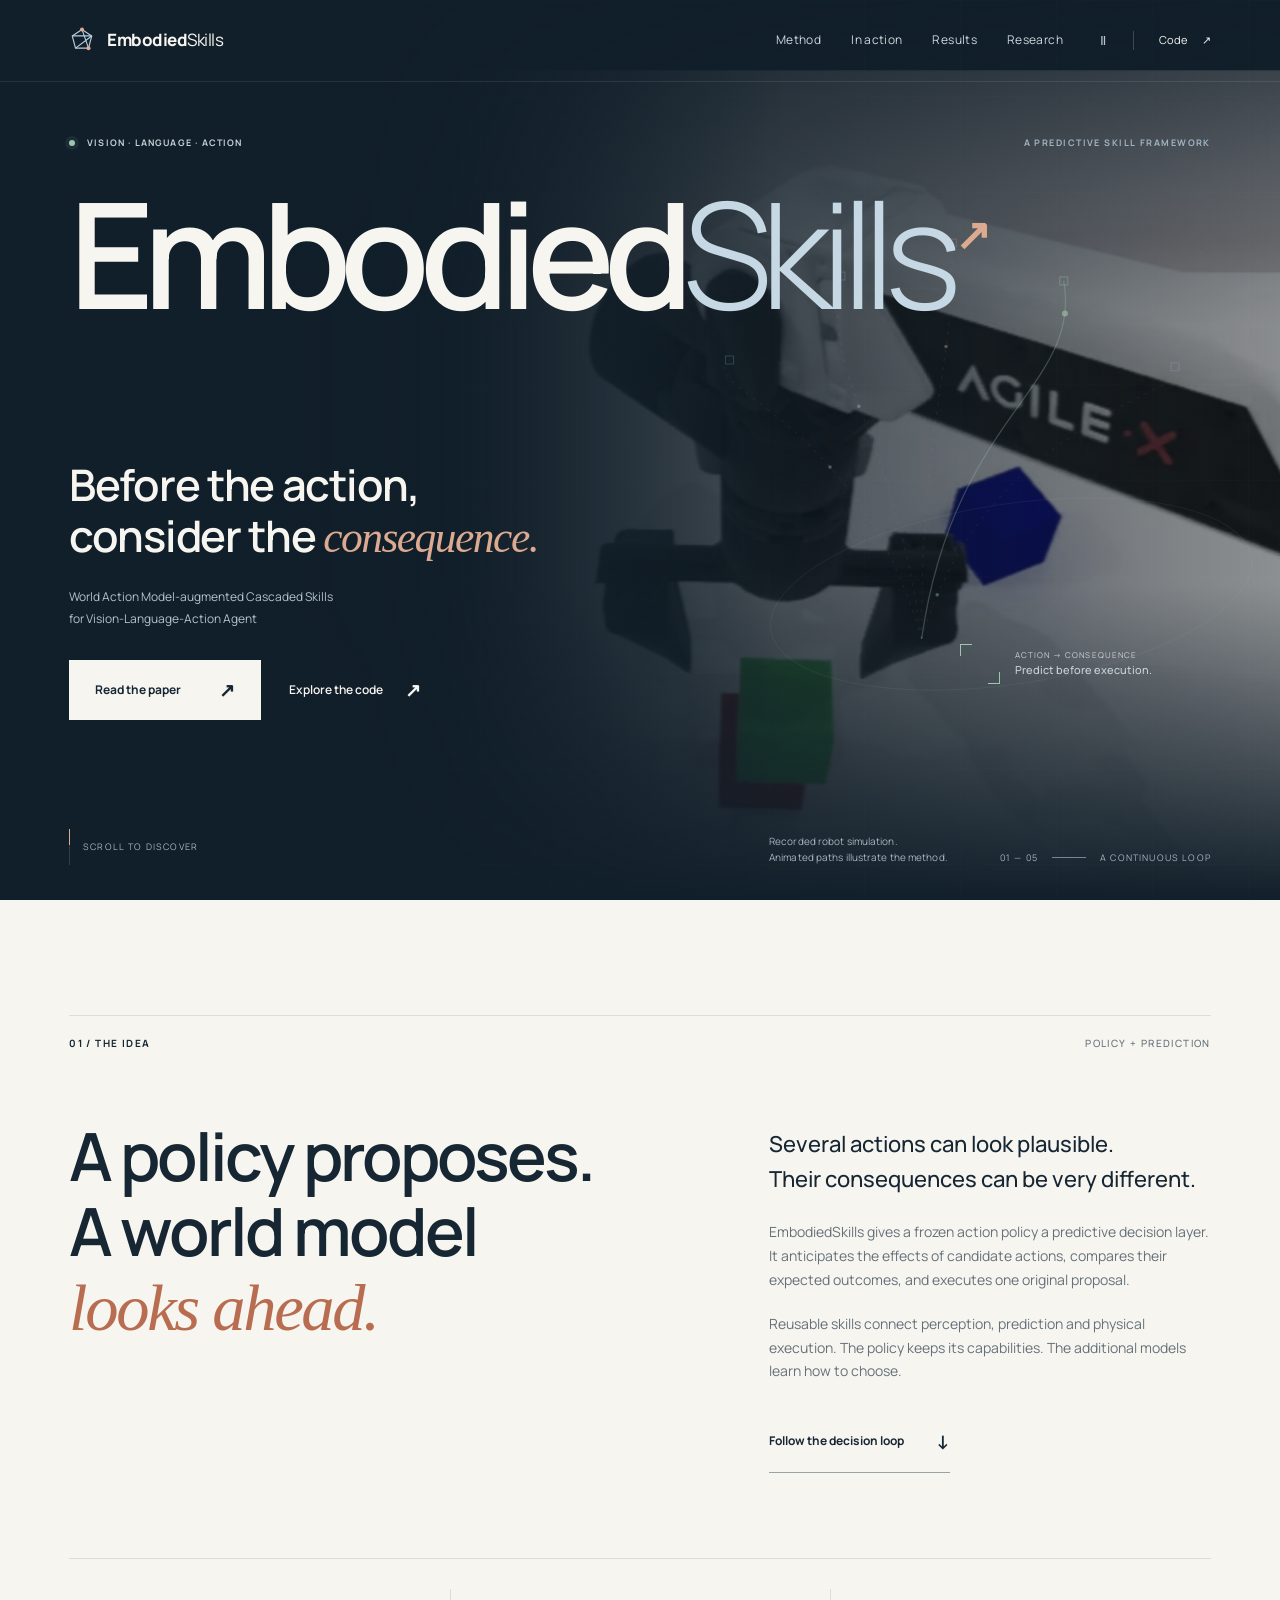
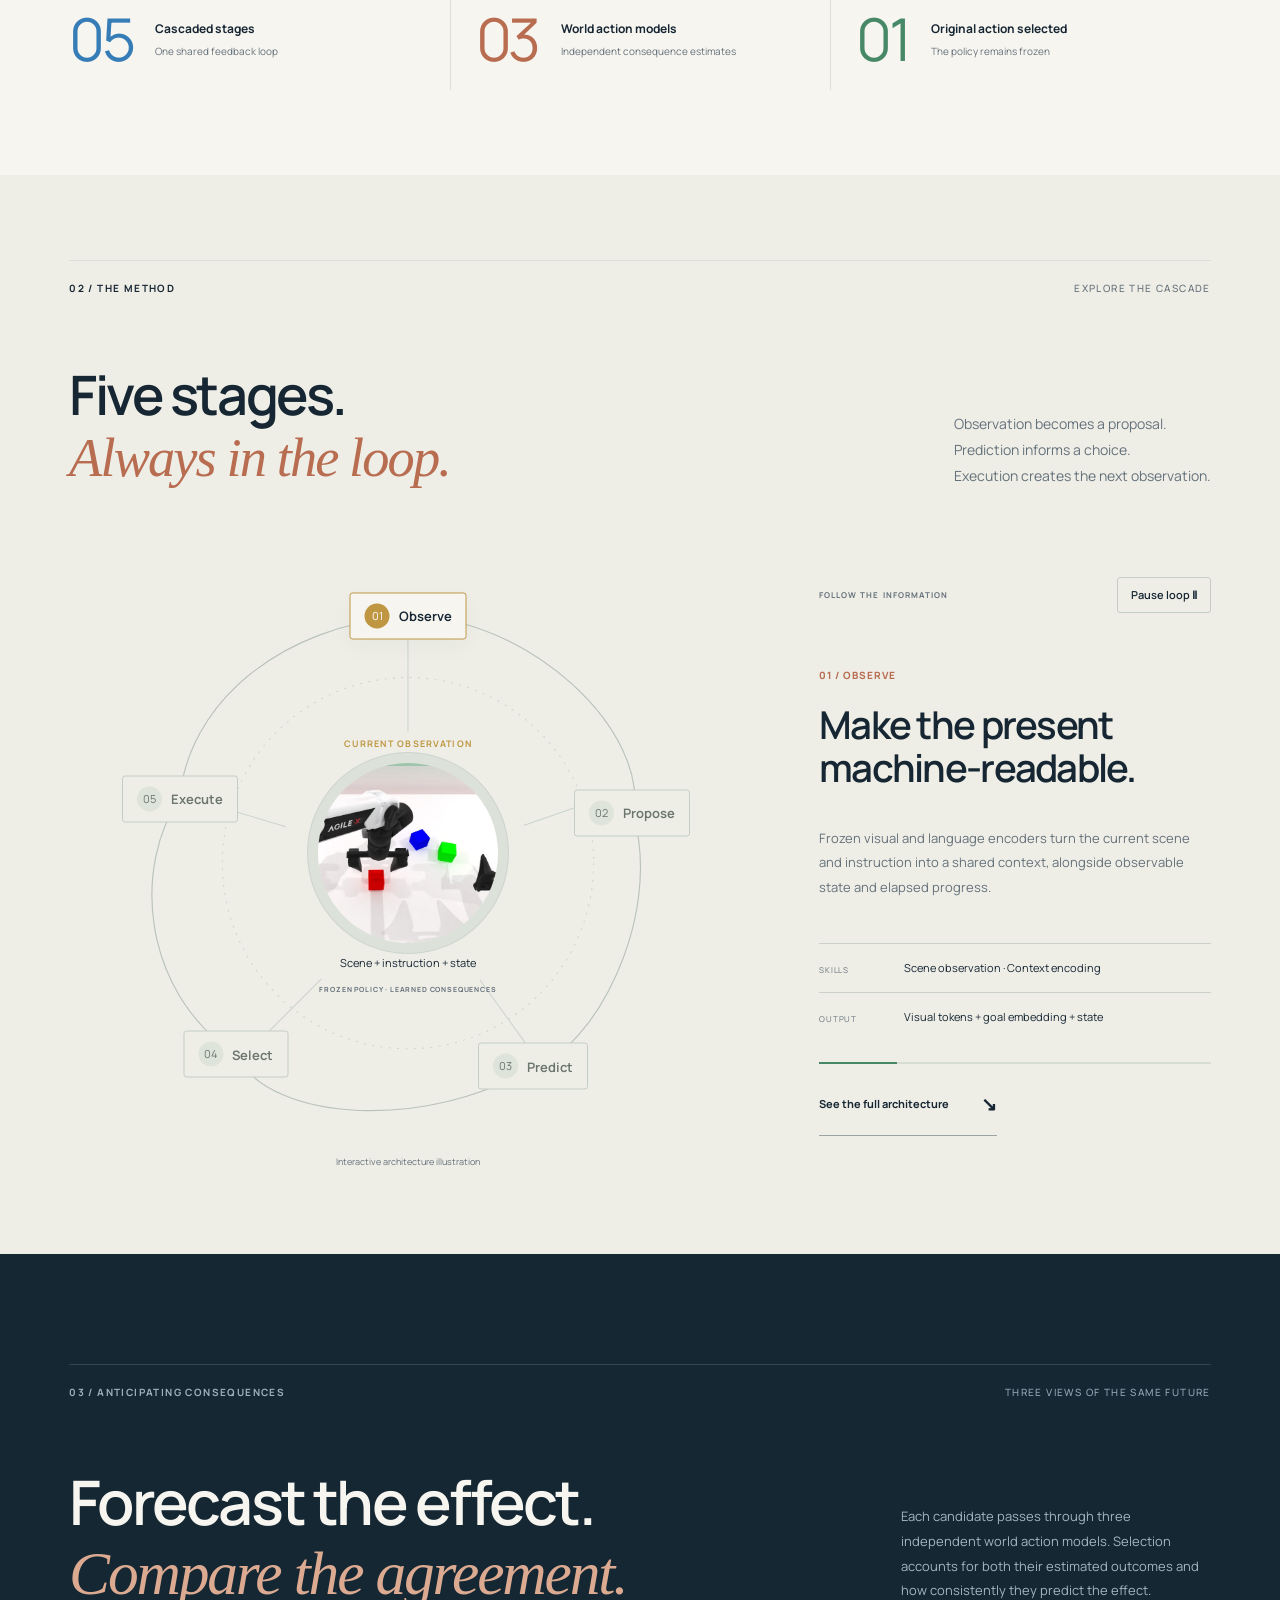
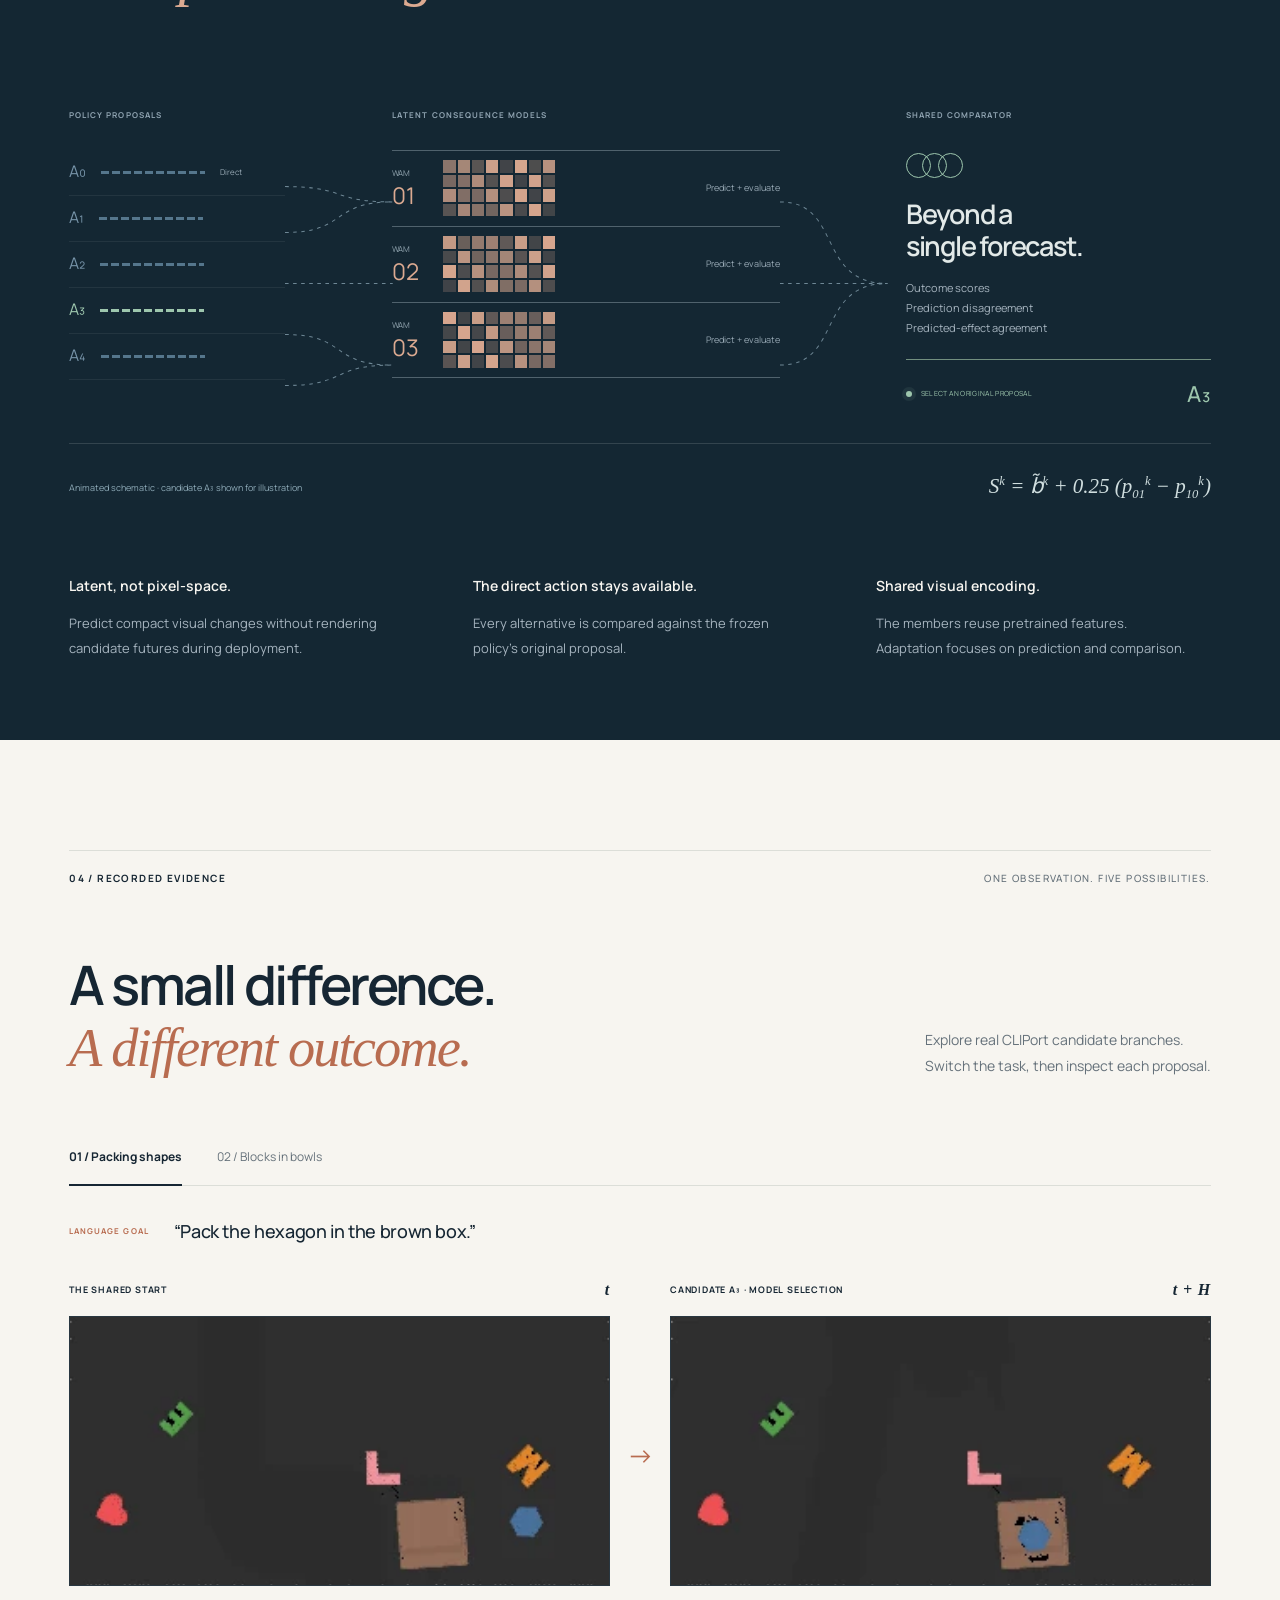
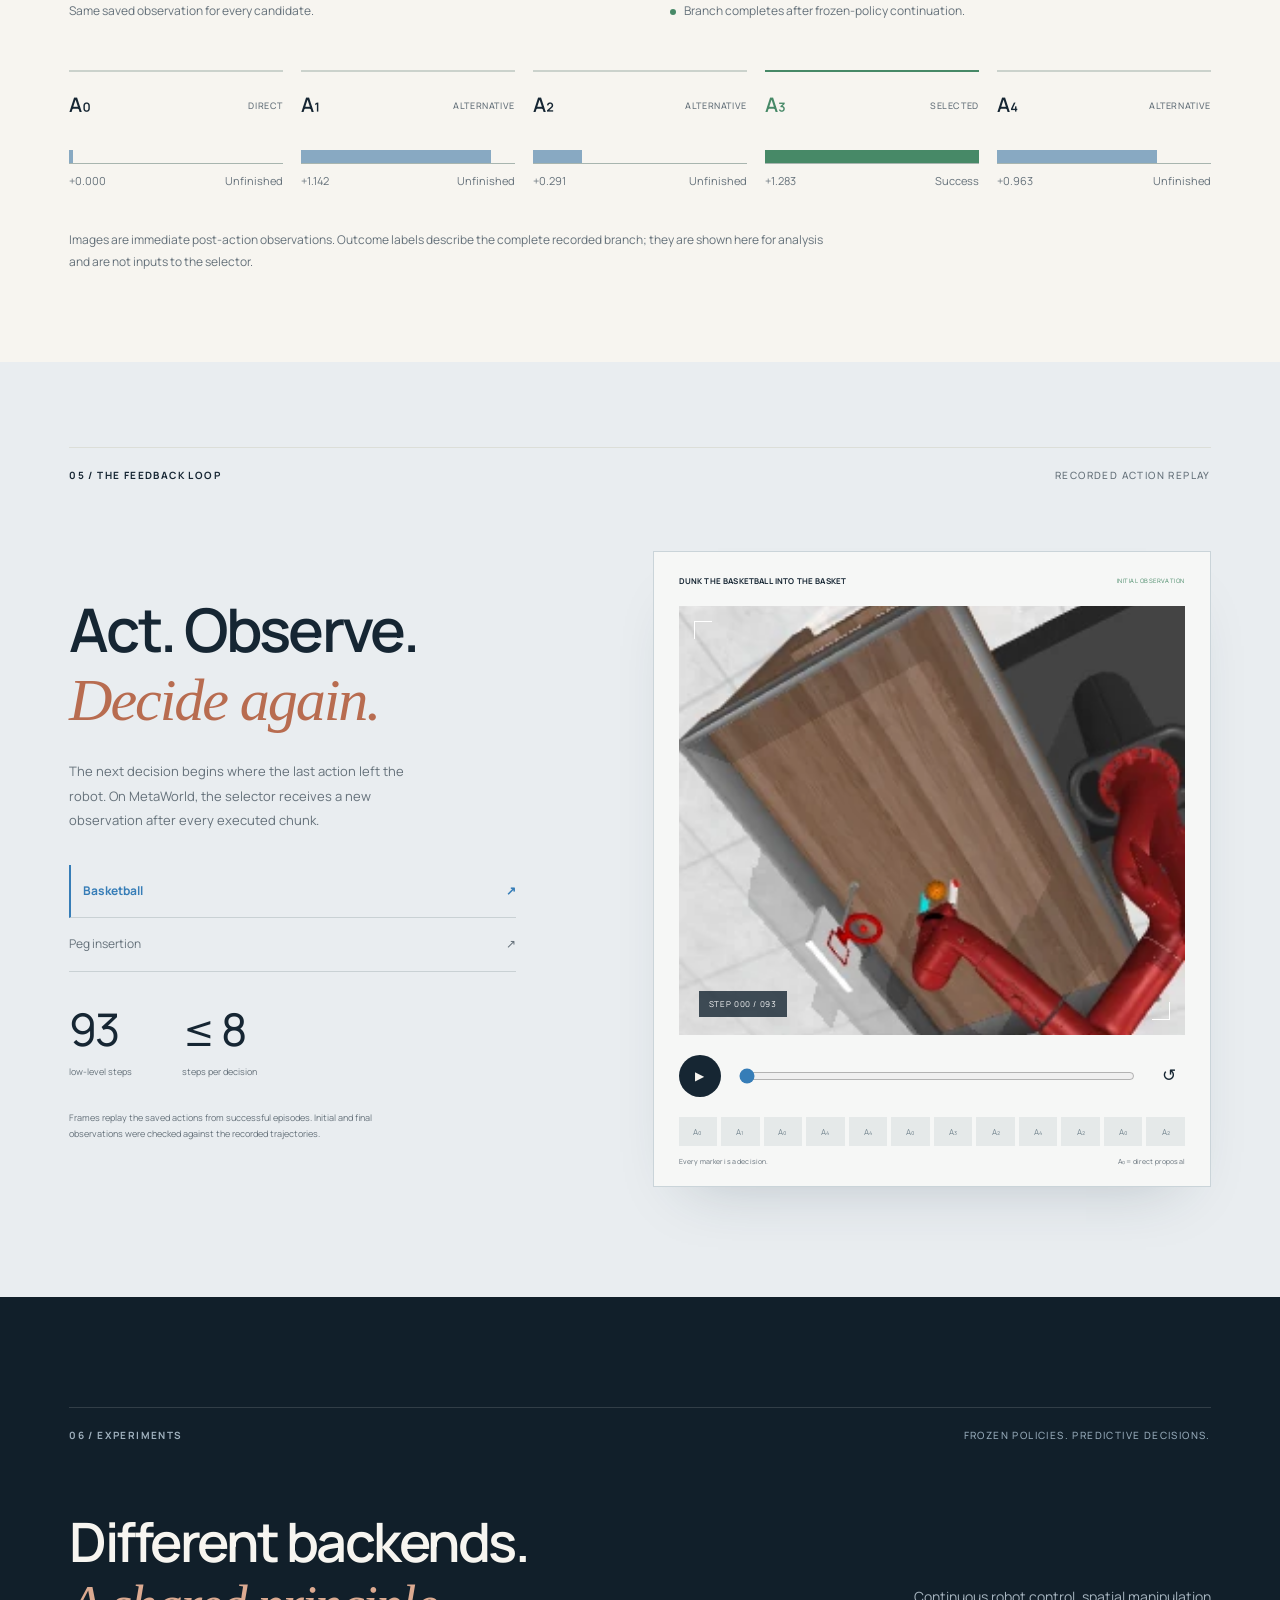
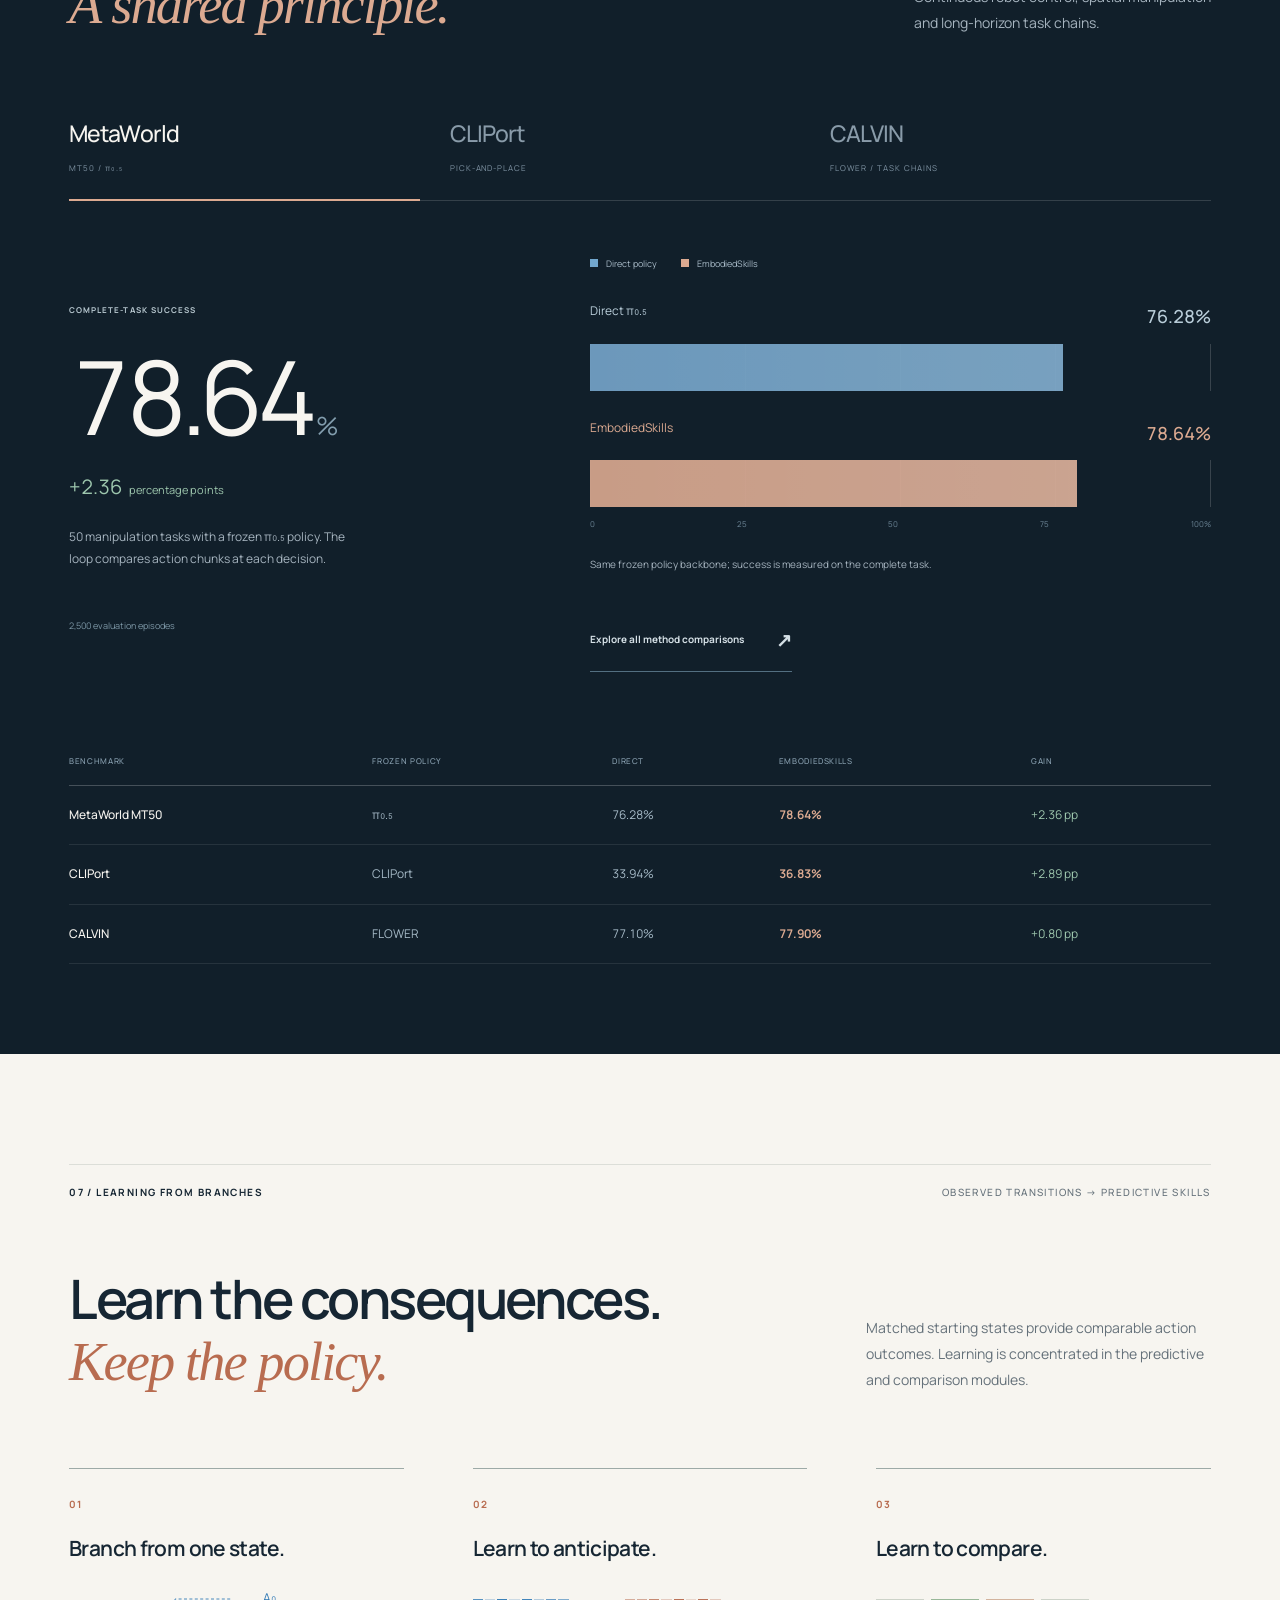
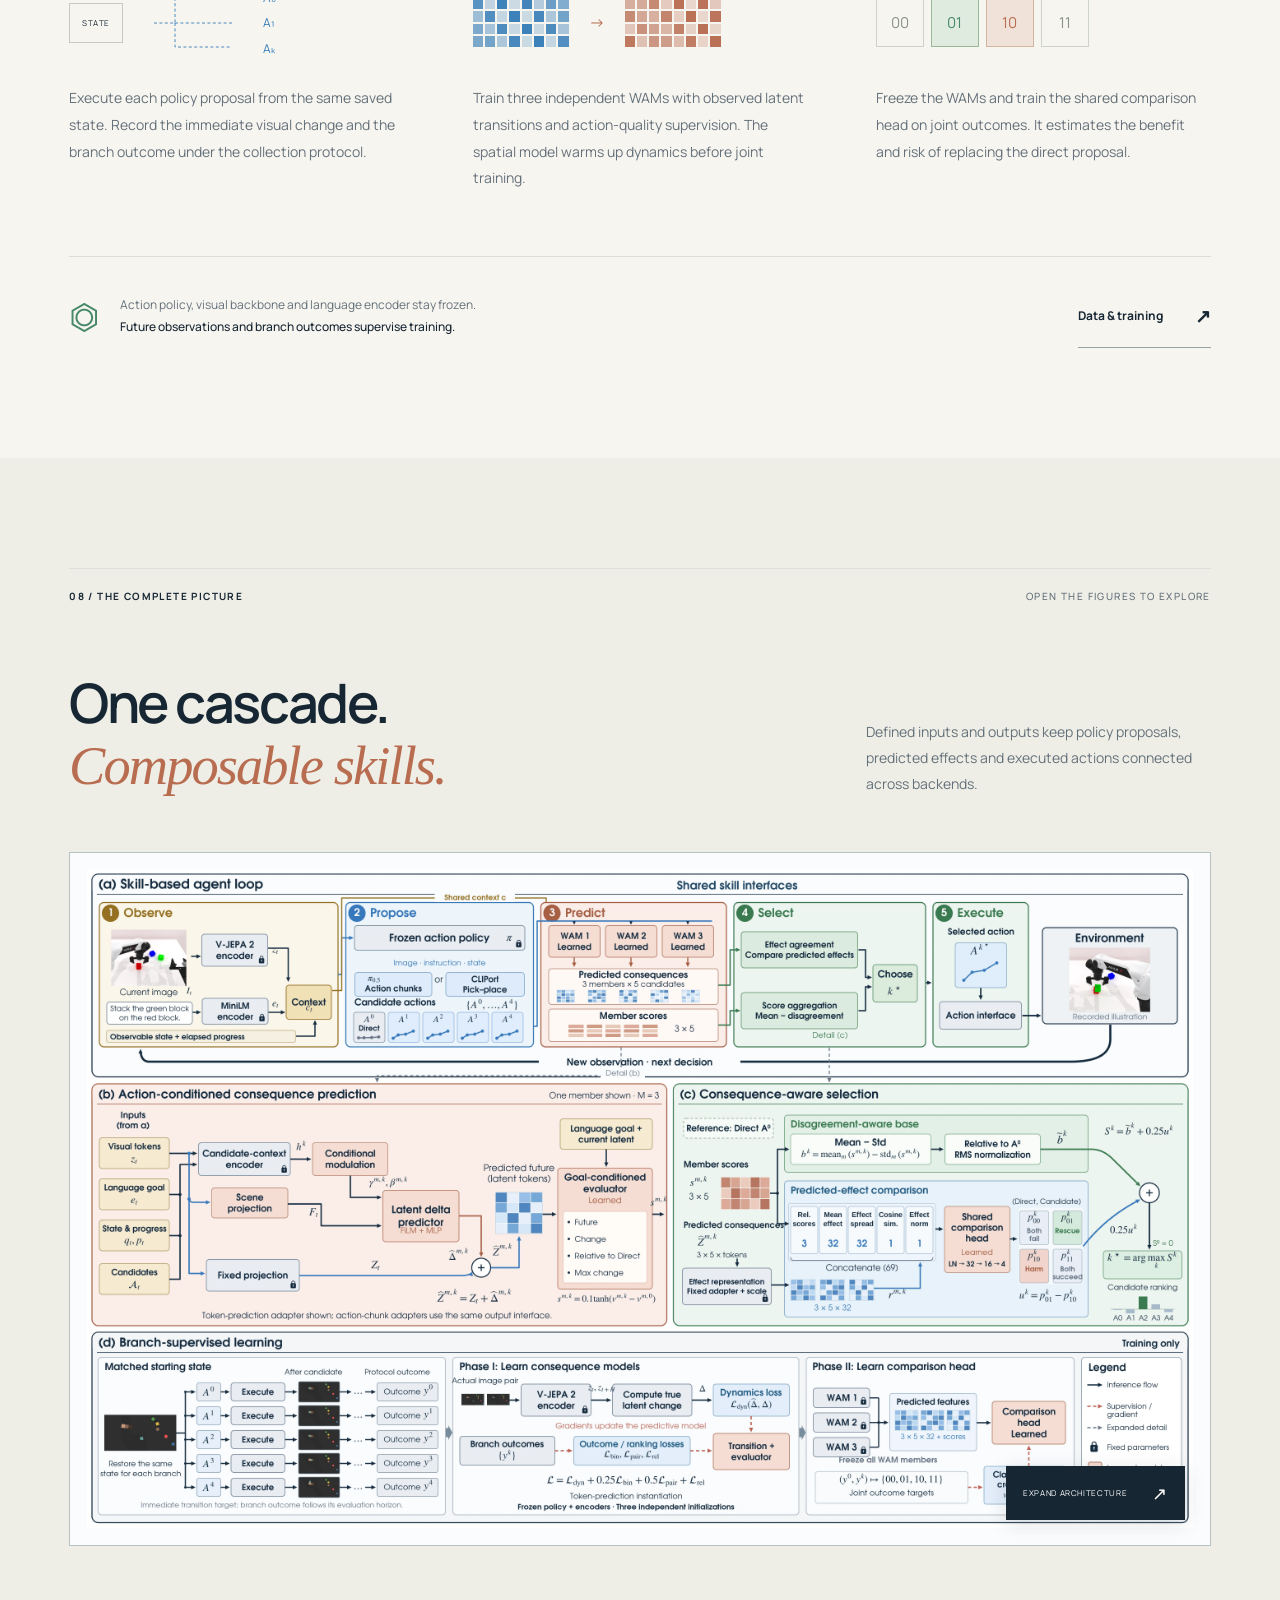
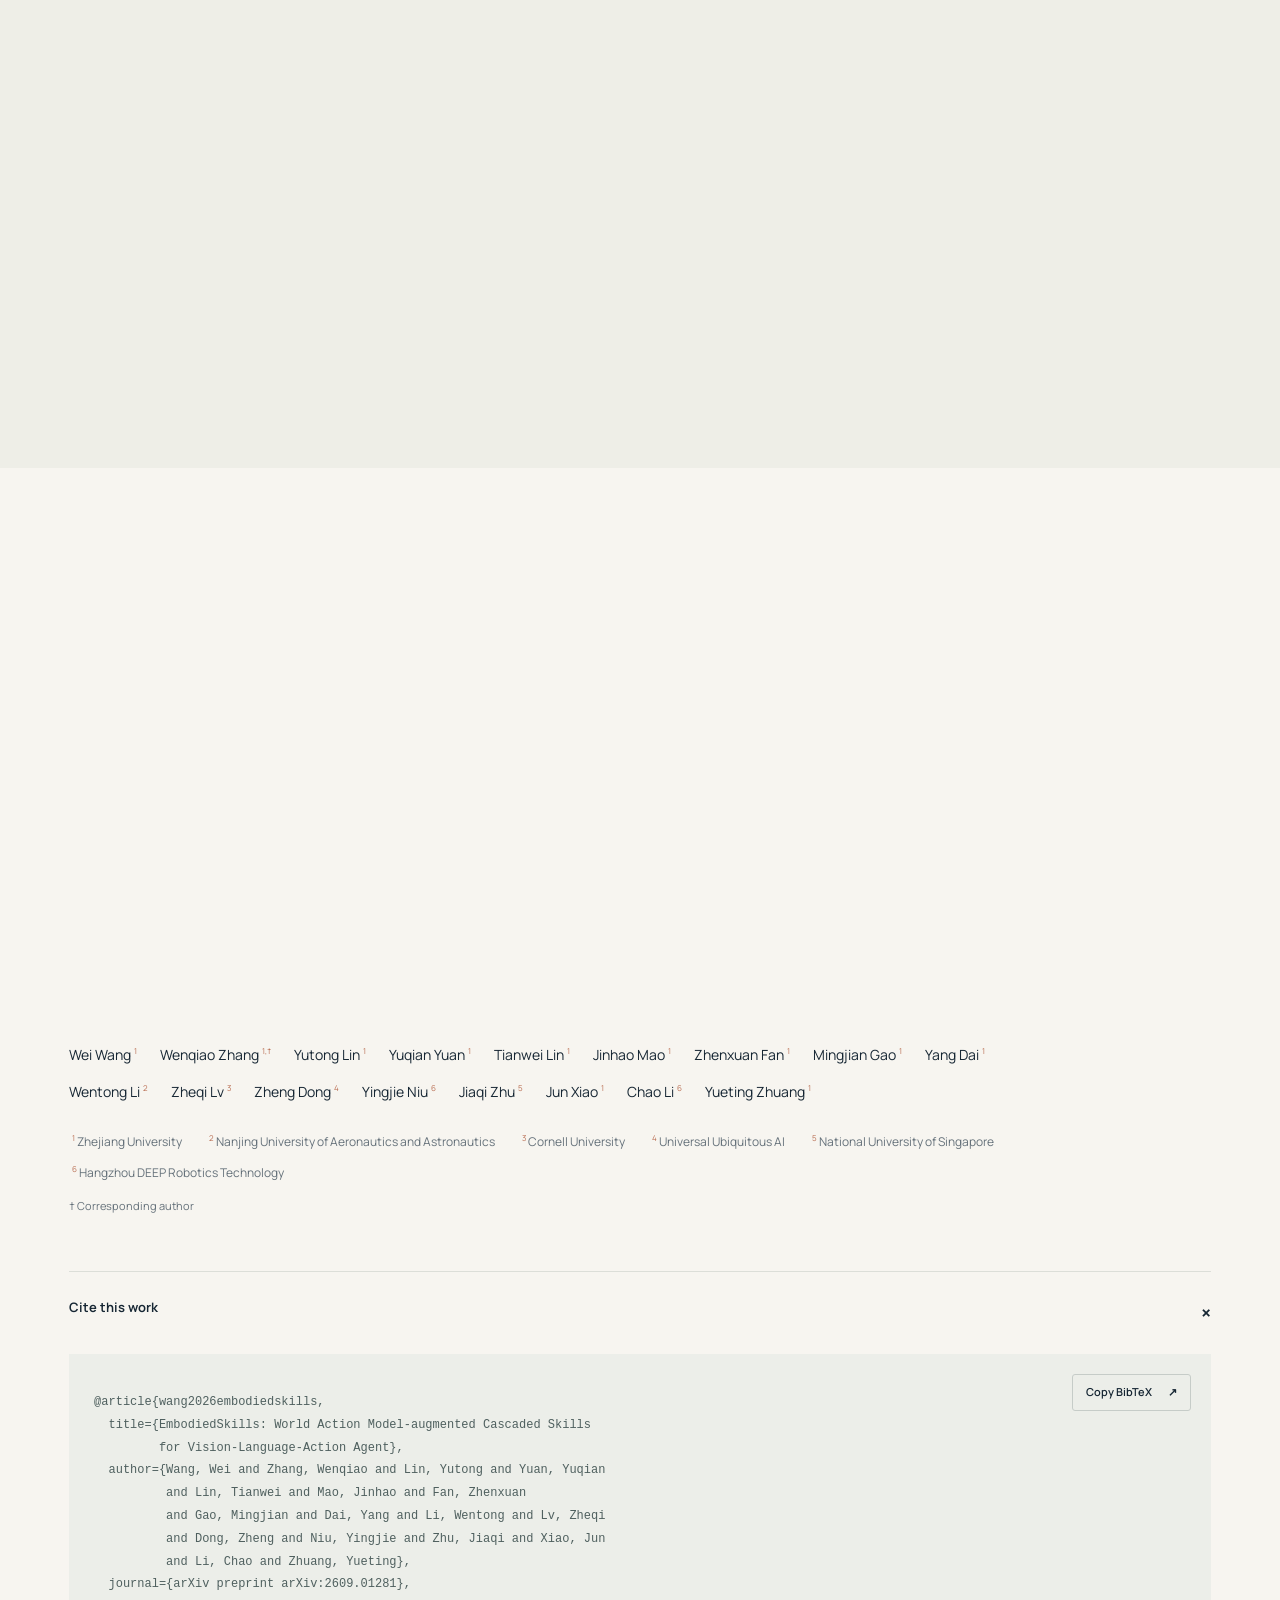
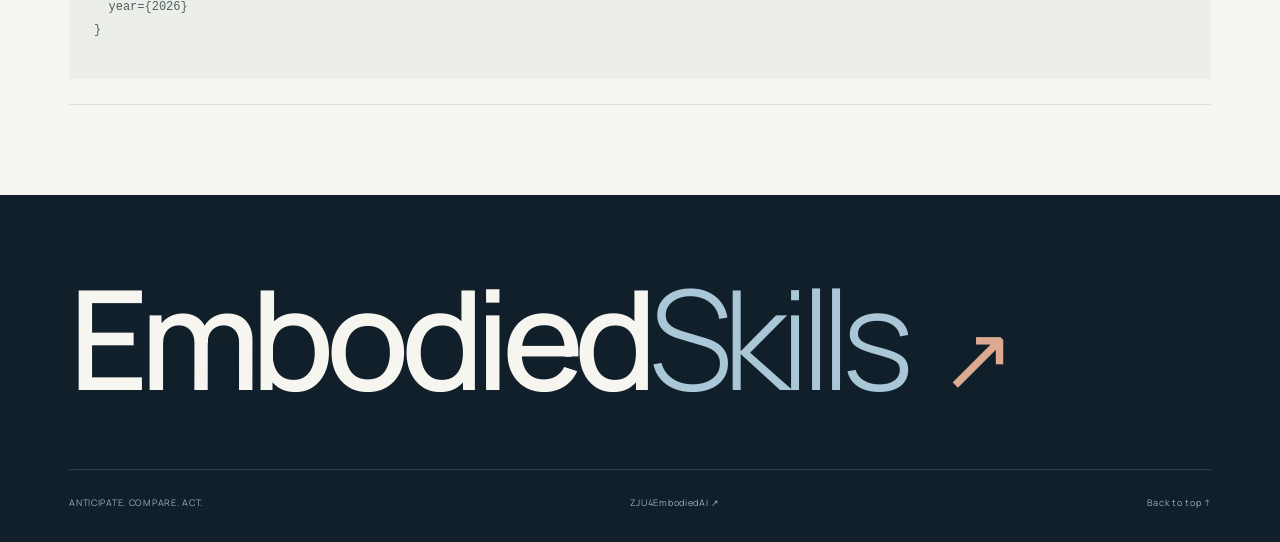
==== index.html @ 50072110 "Build interactive EmbodiedSkills research project website" ====
<!doctype html>
<html lang="en">
<head>
  <meta charset="utf-8">
  <meta name="viewport" content="width=device-width, initial-scale=1">
  <meta name="theme-color" content="#111f2a">
  <meta name="description" content="EmbodiedSkills augments frozen vision-language-action policies with world action models. Explore cascaded skills, predicted consequences, recorded robot executions and results.">
  <meta property="og:title" content="EmbodiedSkills — Anticipate. Compare. Act.">
  <meta property="og:description" content="World Action Model-augmented Cascaded Skills for Vision-Language-Action Agent.">
  <meta property="og:type" content="website">
  <meta property="og:url" content="https://zju4embodiedai.github.io/EmbodiedSkills/">
  <meta property="og:image" content="https://zju4embodiedai.github.io/EmbodiedSkills/assets/social.jpg">
  <meta name="twitter:card" content="summary_large_image">
  <link rel="canonical" href="https://zju4embodiedai.github.io/EmbodiedSkills/">
  <link rel="icon" type="image/svg+xml" href="assets/mark.svg">
  <link rel="preload" href="assets/fonts/manrope.woff2" as="font" type="font/woff2" crossorigin>
  <link rel="preload" href="assets/robot-hero.webp" as="image">
  <link rel="stylesheet" href="style.css">
  <title>EmbodiedSkills — Anticipate. Compare. Act.</title>
  <script>document.documentElement.classList.add('js');</script>
</head>
<body>
<a class="skip" href="#overview">Skip to content</a>
<div class="reading-progress" aria-hidden="true"></div>
<header class="site-header">
  <a class="wordmark" href="#top" aria-label="EmbodiedSkills home"><svg viewBox="0 0 32 32" aria-hidden="true"><path d="M16 3 28 11 24 26H8L4 11Z"/><path d="m16 3 8 23M4 11h24M8 26l20-15"/><circle cx="16" cy="3" r="2.5"/><circle cx="24" cy="26" r="2.5"/></svg><span>Embodied<span class="wordmark-light">Skills</span></span></a>
  <nav aria-label="Main navigation" id="main-nav"><a href="#method">Method</a><a href="#evidence">In action</a><a href="#results">Results</a><a href="#research">Research</a></nav>
  <div class="header-actions"><button class="motion-toggle icon-button" aria-label="Pause ambient animations" aria-pressed="false" title="Pause ambient animations"><span class="pause-icon" aria-hidden="true">Ⅱ</span></button><a class="header-code" href="https://github.com/ZJU4EmbodiedAI/EmbodiedSkills" target="_blank" rel="noopener">Code <span aria-hidden="true">↗</span></a><button class="menu-toggle icon-button" aria-expanded="false" aria-controls="main-nav" aria-label="Open menu"><span></span><span></span></button></div>
</header>
<main>
<section class="hero dark" id="top" aria-labelledby="hero-title">
  <div class="hero-photo" aria-hidden="true"><img src="assets/robot-hero.webp" width="660" height="540" alt="" fetchpriority="high"><div class="hero-photo-shade"></div></div>
  <canvas id="hero-canvas" aria-hidden="true"></canvas>
  <div class="hero-grid" aria-hidden="true"></div>
  <div class="hero-content">
    <div class="eyebrow hero-enter"><span class="live-dot"></span> VISION · LANGUAGE · ACTION <span class="hero-edition">A PREDICTIVE SKILL FRAMEWORK</span></div>
    <h1 id="hero-title" class="hero-enter">Embodied<span>Skills</span><sup>↗</sup></h1>
    <div class="hero-copy hero-enter"><h2>Before the action,<br>consider the <em>consequence.</em></h2><p>World Action Model-augmented Cascaded Skills<br class="desktop-break"> for Vision-Language-Action Agent</p><div class="hero-links"><a class="button button-light" href="https://arxiv.org/abs/2609.01281" target="_blank" rel="noopener">Read the paper <span>↗</span></a><a class="text-link" href="https://github.com/ZJU4EmbodiedAI/EmbodiedSkills" target="_blank" rel="noopener">Explore the code <span>↗</span></a></div></div>
    <div class="hero-annotation" aria-hidden="true"><span class="target-bracket"></span><span>ACTION → CONSEQUENCE<br><b>Predict before execution.</b></span></div>
    <div class="hero-bottom hero-enter"><a href="#overview" class="scroll-cue"><span class="scroll-line"></span>SCROLL TO DISCOVER</a><p>Recorded robot simulation.<br>Animated paths illustrate the method.</p><span class="hero-index">01 — 05 <i></i> A CONTINUOUS LOOP</span></div>
  </div>
</section>

<section class="overview section-pad" id="overview">
  <div class="section-label reveal"><span>01 / THE IDEA</span><span>POLICY + PREDICTION</span></div>
  <div class="intro-grid"><h2 class="display reveal">A policy proposes.<br>A world model<br><em>looks ahead.</em></h2><div class="intro-copy reveal"><p class="lead">Several actions can look plausible.<br>Their consequences can be very different.</p><p>EmbodiedSkills gives a frozen action policy a predictive decision layer. It anticipates the effects of candidate actions, compares their expected outcomes, and executes one original proposal.</p><p>Reusable skills connect perception, prediction and physical execution. The policy keeps its capabilities. The additional models learn how to choose.</p><a class="under-link" href="#method">Follow the decision loop <span>↓</span></a></div></div>
  <div class="principles"><div class="reveal"><span class="principle-num">05</span><p>Cascaded stages<small>One shared feedback loop</small></p></div><div class="reveal"><span class="principle-num">03</span><p>World action models<small>Independent consequence estimates</small></p></div><div class="reveal"><span class="principle-num">01</span><p>Original action selected<small>The policy remains frozen</small></p></div></div>
</section>

<section class="method section-pad" id="method">
  <div class="section-label reveal"><span>02 / THE METHOD</span><span>EXPLORE THE CASCADE</span></div>
  <div class="section-heading reveal"><h2>Five stages.<br><em>Always in the loop.</em></h2><p>Observation becomes a proposal.<br>Prediction informs a choice.<br>Execution creates the next observation.</p></div>
  <div class="loop-workspace reveal">
    <div class="loop-visual" data-stage="0">
      <svg class="loop-wires" viewBox="0 0 650 600" aria-hidden="true"><defs><marker id="flow-arrow" markerWidth="7" markerHeight="7" refX="5" refY="3" orient="auto"><path d="M0 0 6 3 0 6" fill="none" stroke="currentColor"/></marker></defs><path class="loop-track" d="M325 69 C440 69 557 179 541 260 C570 358 502 487 445 501 C347 562 194 556 160 490 C65 425 64 304 106 245 C114 153 202 78 325 69Z"/><path class="loop-flow" d="M325 69 C440 69 557 179 541 260 C570 358 502 487 445 501 C347 562 194 556 160 490 C65 425 64 304 106 245 C114 153 202 78 325 69Z"/><circle cx="325" cy="306" r="178" class="inner-orbit"/><path class="spoke" d="M325 92V180M510 244l-74 26M438 479l-44-61M180 479l62-62M120 245l88 26"/></svg>
      <div class="loop-core"><span class="micro" id="loop-core-label">CURRENT OBSERVATION</span><div class="loop-image"><img id="loop-image" src="assets/robot-before.webp" width="256" height="256" alt="Recorded robot observation illustrating the observe stage"><div class="latent-grid" aria-hidden="true"></div><div class="scan-line" aria-hidden="true"></div></div><p id="loop-core-caption">Scene + instruction + state</p><span class="core-bottom">FROZEN POLICY · LEARNED CONSEQUENCES</span></div>
      <div class="stage-tabs" role="tablist" aria-label="Stages of the decision loop">
        <button class="stage-node active" id="stage-0" role="tab" aria-selected="true" aria-controls="stage-description" data-stage="0"><span>01</span><b>Observe</b></button>
        <button class="stage-node" id="stage-1" role="tab" aria-selected="false" aria-controls="stage-description" tabindex="-1" data-stage="1"><span>02</span><b>Propose</b></button>
        <button class="stage-node" id="stage-2" role="tab" aria-selected="false" aria-controls="stage-description" tabindex="-1" data-stage="2"><span>03</span><b>Predict</b></button>
        <button class="stage-node" id="stage-3" role="tab" aria-selected="false" aria-controls="stage-description" tabindex="-1" data-stage="3"><span>04</span><b>Select</b></button>
        <button class="stage-node" id="stage-4" role="tab" aria-selected="false" aria-controls="stage-description" tabindex="-1" data-stage="4"><span>05</span><b>Execute</b></button>
      </div>
      <span class="loop-caption">Interactive architecture illustration</span>
    </div>
    <div class="stage-detail"><div class="loop-controls"><span class="micro">FOLLOW THE INFORMATION</span><button id="loop-play" class="small-button" aria-pressed="true">Pause loop Ⅱ</button></div><div id="stage-description" role="tabpanel" aria-labelledby="stage-0"><span id="stage-number">01 / OBSERVE</span><h3 id="stage-title">Make the present<br>machine-readable.</h3><p id="stage-copy">Frozen visual and language encoders turn the current scene and instruction into a shared context, alongside observable state and elapsed progress.</p><dl><div><dt>SKILLS</dt><dd id="stage-skills">Scene observation · Context encoding</dd></div><div><dt>OUTPUT</dt><dd id="stage-output">Visual tokens + goal embedding + state</dd></div></dl></div><div class="stage-progress" aria-hidden="true"><span></span></div><a class="under-link" href="#architecture">See the full architecture <span>↘</span></a></div>
  </div>
</section>

<section class="prediction dark section-pad" id="prediction">
  <div class="section-label reveal"><span>03 / ANTICIPATING CONSEQUENCES</span><span>THREE VIEWS OF THE SAME FUTURE</span></div>
  <div class="prediction-top"><h2 class="display reveal">Forecast the effect.<br><em>Compare the agreement.</em></h2><p class="reveal">Each candidate passes through three independent world action models. Selection accounts for both their estimated outcomes and how consistently they predict the effect.</p></div>
  <div class="forecast-diagram reveal" aria-label="Five policy proposals are assessed by three world action models, then a shared comparator selects one action">
    <div class="proposal-column"><span class="micro">POLICY PROPOSALS</span><div class="proposal" data-proposal="0"><span>A₀</span><i></i><small>Direct</small></div><div class="proposal" data-proposal="1"><span>A₁</span><i></i></div><div class="proposal" data-proposal="2"><span>A₂</span><i></i></div><div class="proposal chosen" data-proposal="3"><span>A₃</span><i></i></div><div class="proposal" data-proposal="4"><span>A₄</span><i></i></div></div>
    <div class="forecast-bridge" aria-hidden="true"><svg viewBox="0 0 120 250" preserveAspectRatio="none"><path d="M0 30C70 30 50 45 120 45M0 75C70 75 50 45 120 45M0 125H120M0 175C70 175 50 205 120 205M0 225C70 225 50 205 120 205"/></svg></div>
    <div class="ensemble-column"><span class="micro">LATENT CONSEQUENCE MODELS</span><div class="wam-member"><span>WAM <b>01</b></span><div class="heatmap" data-heatmap="0" aria-hidden="true"></div><small>Predict + evaluate</small></div><div class="wam-member"><span>WAM <b>02</b></span><div class="heatmap" data-heatmap="1" aria-hidden="true"></div><small>Predict + evaluate</small></div><div class="wam-member"><span>WAM <b>03</b></span><div class="heatmap" data-heatmap="2" aria-hidden="true"></div><small>Predict + evaluate</small></div></div>
    <div class="forecast-bridge bridge-short" aria-hidden="true"><svg viewBox="0 0 120 250" preserveAspectRatio="none"><path d="M0 45C70 45 40 125 120 125M0 125H120M0 205C70 205 40 125 120 125"/></svg></div>
    <div class="comparison-column"><span class="micro">SHARED COMPARATOR</span><div class="comparison-symbol" aria-hidden="true"><span></span><span></span><span></span></div><h3>Beyond a<br>single forecast.</h3><p>Outcome scores<br>Prediction disagreement<br>Predicted-effect agreement</p><div class="selection-token"><span class="live-dot"></span> SELECT AN ORIGINAL PROPOSAL <b>A₃</b></div></div>
  </div>
  <div class="prediction-bottom"><span>Animated schematic · candidate A₃ shown for illustration</span><div class="equation">S<sup>k</sup> = b̃<sup>k</sup> + 0.25 (p<sub>01</sub><sup>k</sup> − p<sub>10</sub><sup>k</sup>)</div></div>
  <div class="prediction-notes"><div class="reveal"><b>Latent, not pixel-space.</b><p>Predict compact visual changes without rendering candidate futures during deployment.</p></div><div class="reveal"><b>The direct action stays available.</b><p>Every alternative is compared against the frozen policy’s original proposal.</p></div><div class="reveal"><b>Shared visual encoding.</b><p>The members reuse pretrained features. Adaptation focuses on prediction and comparison.</p></div></div>
</section>

<section class="evidence section-pad" id="evidence">
  <div class="section-label reveal"><span>04 / RECORDED EVIDENCE</span><span>ONE OBSERVATION. FIVE POSSIBILITIES.</span></div>
  <div class="section-heading reveal"><h2>A small difference.<br><em>A different outcome.</em></h2><p>Explore real CLIPort candidate branches.<br>Switch the task, then inspect each proposal.</p></div>
  <div class="task-switch" role="group" aria-label="Branch example"><button data-case="shapes" class="active" aria-pressed="true">01 / Packing shapes</button><button data-case="bowls" aria-pressed="false">02 / Blocks in bowls</button></div>
  <div class="case-instruction"><span class="micro">LANGUAGE GOAL</span><h3 id="case-instruction">“Pack the hexagon in the brown box.”</h3></div>
  <div class="branch-viewer reveal"><figure><div class="image-topline"><span>THE SHARED START</span><span>t</span></div><img id="branch-before" src="assets/shapes-before.webp" width="320" height="160" alt="Initial CLIPort scene for packing shapes" loading="lazy"><figcaption>Same saved observation for every candidate.</figcaption></figure><div class="branch-arrow" aria-hidden="true">→</div><figure><div class="image-topline"><span id="branch-title">CANDIDATE A₃ · SELECTED</span><span>t + H</span></div><img id="branch-after" src="assets/shapes-after_A3.webp" width="320" height="160" alt="Recorded scene after executing candidate A3" loading="lazy"><figcaption id="branch-outcome"><span class="success-dot"></span> Branch completes after frozen-policy continuation.</figcaption></figure></div>
  <div class="candidate-selector" role="group" aria-label="Inspect a candidate"></div>
  <p class="evidence-note">Images are immediate post-action observations. Outcome labels describe the complete recorded branch; they are shown here for analysis and are not inputs to the selector.</p>
</section>

<section class="execution section-pad" id="execution">
  <div class="section-label reveal"><span>05 / THE FEEDBACK LOOP</span><span>RECORDED ACTION REPLAY</span></div>
  <div class="execution-layout"><div class="execution-copy"><h2 class="reveal">Act. Observe.<br><em>Decide again.</em></h2><p class="reveal">The next decision begins where the last action left the robot. On MetaWorld, the selector receives a new observation after every executed chunk.</p><div class="trajectory-switch" role="group" aria-label="Recorded trajectory"><button data-trajectory="basketball" class="active" aria-pressed="true">Basketball <span>↗</span></button><button data-trajectory="peg" aria-pressed="false">Peg insertion <span>↗</span></button></div><div class="trajectory-facts"><div><strong id="trajectory-steps">93</strong><span>low-level steps</span></div><div><strong>≤ 8</strong><span>steps per decision</span></div></div><p class="fine-print">Frames replay the saved actions from successful episodes. Initial and final observations were checked against the recorded trajectories.</p></div>
  <div class="replay-viewer reveal"><div class="replay-top"><span class="micro" id="trajectory-prompt">Dunk the basketball into the basket</span><span class="replay-state" id="replay-state">INITIAL OBSERVATION</span></div><div class="replay-image"><img id="replay-frame" src="assets/basketball-000.webp" width="256" height="256" alt="Initial frame of the recorded MetaWorld basketball trajectory" loading="lazy"><span class="frame-corners" aria-hidden="true"></span><span class="frame-counter" id="frame-counter">STEP 000 / 093</span></div><div class="playback-controls"><button id="replay-play" class="round-button" aria-label="Play recorded trajectory" aria-pressed="false">▶</button><label for="replay-scrub" class="visually-hidden">Trajectory frame</label><input id="replay-scrub" type="range" min="0" max="12" value="0"><button id="replay-reset" class="icon-button" aria-label="Reset trajectory">↺</button></div><div class="decision-strip" aria-label="Selected candidate at each decision"></div><div class="replay-bottom"><span>Every marker is a decision.</span><span>A₀ = direct proposal</span></div></div></div>
</section>

<section class="results dark section-pad" id="results">
  <div class="section-label reveal"><span>06 / EXPERIMENTS</span><span>FROZEN POLICIES. PREDICTIVE DECISIONS.</span></div>
  <div class="section-heading reveal"><h2>Different backends.<br><em>A shared principle.</em></h2><p>Continuous robot control, spatial manipulation<br>and long-horizon task chains.</p></div>
  <div class="benchmark-tabs" role="tablist" aria-label="Benchmark results"><button id="bench-mt50" data-benchmark="mt50" role="tab" aria-selected="true" aria-controls="benchmark-panel" class="active">MetaWorld <small>MT50 / π₀.₅</small></button><button id="bench-cliport" data-benchmark="cliport" role="tab" aria-selected="false" aria-controls="benchmark-panel" tabindex="-1">CLIPort <small>PICK-AND-PLACE</small></button><button id="bench-calvin" data-benchmark="calvin" role="tab" aria-selected="false" aria-controls="benchmark-panel" tabindex="-1">CALVIN <small>FLOWER / TASK CHAINS</small></button></div>
  <div class="benchmark-panel" id="benchmark-panel" role="tabpanel" aria-labelledby="bench-mt50"><div class="result-number"><span class="micro" id="result-metric">COMPLETE-TASK SUCCESS</span><div class="big-number"><span id="result-value">78.64</span><span>%</span></div><div class="result-gain"><span id="result-gain">+2.36</span> percentage points</div><p id="result-description">50 manipulation tasks with a frozen π₀.₅ policy. The loop compares action chunks at each decision.</p><span class="result-count" id="result-count">2,500 evaluation episodes</span></div><div class="result-chart"><div class="chart-legend"><span><i></i>Direct policy</span><span><i></i>EmbodiedSkills</span></div><div class="horizontal-bars"><div class="result-row"><div><span id="direct-policy-name">Direct π₀.₅</span><strong id="direct-number">76.28%</strong></div><div class="bar-track"><span id="direct-bar" style="--bar:76.28%"></span></div></div><div class="result-row ours"><div><span>EmbodiedSkills</span><strong id="ours-number">78.64%</strong></div><div class="bar-track"><span id="ours-bar" style="--bar:78.64%"></span></div></div><div class="chart-axis"><span>0</span><span>25</span><span>50</span><span>75</span><span>100%</span></div></div><p class="chart-note" id="result-note">Same frozen policy backbone; success is measured on the complete task.</p><button class="under-link light-link" data-figure="assets/comparisons.webp" data-caption="Policy augmentation comparisons on MetaWorld MT50, CLIPort and CALVIN.">Explore all method comparisons <span>↗</span></button></div></div>
  <div class="results-table-wrap"><table><caption class="visually-hidden">Paper benchmark results</caption><thead><tr><th>Benchmark</th><th>Frozen policy</th><th>Direct</th><th>EmbodiedSkills</th><th>Gain</th></tr></thead><tbody><tr><th>MetaWorld MT50</th><td>π₀.₅</td><td>76.28%</td><td>78.64%</td><td>+2.36 pp</td></tr><tr><th>CLIPort</th><td>CLIPort</td><td>33.94%</td><td>36.83%</td><td>+2.89 pp</td></tr><tr><th>CALVIN</th><td>FLOWER</td><td>77.10%</td><td>77.90%</td><td>+0.80 pp</td></tr></tbody></table></div>
</section>

<section class="learning section-pad" id="learning">
  <div class="section-label reveal"><span>07 / LEARNING FROM BRANCHES</span><span>OBSERVED TRANSITIONS → PREDICTIVE SKILLS</span></div>
  <div class="section-heading reveal"><h2>Learn the consequences.<br><em>Keep the policy.</em></h2><p>Matched starting states provide comparable action outcomes. Learning is concentrated in the predictive and comparison modules.</p></div>
  <div class="learning-steps"><article class="reveal"><span class="learning-index">01</span><h3>Branch from one state.</h3><div class="mini-branches" aria-hidden="true"><span>STATE</span><svg viewBox="0 0 130 100"><path d="M0 50H35V10H130M35 50H130M35 50V90H130"/></svg><div>A₀<br>A₁<br>Aₖ</div></div><p>Execute each policy proposal from the same saved state. Record the immediate visual change and the branch outcome under the collection protocol.</p></article><article class="reveal"><span class="learning-index">02</span><h3>Learn to anticipate.</h3><div class="mini-latents" aria-hidden="true"><div class="heatmap" data-heatmap="3"></div><span>→</span><div class="heatmap" data-heatmap="4"></div></div><p>Train three independent WAMs with observed latent transitions and action-quality supervision. The spatial model warms up dynamics before joint training.</p></article><article class="reveal"><span class="learning-index">03</span><h3>Learn to compare.</h3><div class="mini-outcomes" aria-hidden="true"><span>00</span><span class="good">01</span><span class="bad">10</span><span>11</span></div><p>Freeze the WAMs and train the shared comparison head on joint outcomes. It estimates the benefit and risk of replacing the direct proposal.</p></article></div>
  <div class="learning-footnote"><span class="lock-mark" aria-hidden="true">⏣</span><p>Action policy, visual backbone and language encoder stay frozen.<br><strong>Future observations and branch outcomes supervise training.</strong></p><a class="under-link" href="https://github.com/ZJU4EmbodiedAI/EmbodiedSkills/blob/main/docs/data.md" target="_blank" rel="noopener">Data & training <span>↗</span></a></div>
</section>

<section class="architecture section-pad" id="architecture">
  <div class="section-label reveal"><span>08 / THE COMPLETE PICTURE</span><span>OPEN THE FIGURES TO EXPLORE</span></div>
  <div class="section-heading reveal"><h2>One cascade.<br><em>Composable skills.</em></h2><p>Defined inputs and outputs keep policy proposals, predicted effects and executed actions connected across backends.</p></div>
  <button class="figure-button architecture-figure reveal" data-figure="assets/architecture.webp" data-caption="EmbodiedSkills architecture: the five-stage loop, action-conditioned latent prediction, consequence agreement and branch-supervised learning."><img src="assets/architecture.webp" width="2048" height="1219" alt="Detailed EmbodiedSkills architecture from the paper" loading="lazy"><span class="figure-open">EXPAND ARCHITECTURE <span>↗</span></span></button>
  <div class="figure-pair"><button class="figure-button reveal" data-figure="assets/teaser.webp" data-caption="EmbodiedSkills overview. Robot imagery illustrates recorded execution; candidate paths and latent displays are schematic."><span class="micro">THE SYSTEM OVERVIEW</span><img src="assets/teaser.webp" width="3840" height="2160" alt="EmbodiedSkills paper teaser" loading="lazy"><span class="figure-open">View overview ↗</span></button><button class="figure-button reveal" data-figure="assets/consequences.webp" data-caption="Predicted and observed latent changes in held-out CLIPort transitions, with spatial error visualizations."><span class="micro">PREDICTED & OBSERVED EFFECTS</span><img src="assets/consequences.webp" alt="Predicted latent changes compared with observed changes" loading="lazy"><span class="figure-open">Inspect consequences ↗</span></button></div>
</section>

<section class="research section-pad" id="research">
  <div class="section-label reveal"><span>09 / RESEARCH & RESOURCES</span><span>EMBODIEDSKILLS</span></div>
  <h2 class="research-title reveal">World Action Model-augmented<br><em>Cascaded Skills</em> for<br>Vision-Language-Action Agent</h2>
  <div class="research-links reveal"><a class="button button-dark" href="https://arxiv.org/abs/2609.01281" target="_blank" rel="noopener">Read the paper <span>↗</span></a><a class="button button-outline" href="https://github.com/ZJU4EmbodiedAI/EmbodiedSkills" target="_blank" rel="noopener">Explore the repository <span>↗</span></a></div>
  <div class="authors"><p><span>Wei Wang<sup>1</sup></span><span>Wenqiao Zhang<sup>1,†</sup></span><span>Yutong Lin<sup>1</sup></span><span>Yuqian Yuan<sup>1</sup></span><span>Tianwei Lin<sup>1</sup></span><span>Jinhao Mao<sup>1</sup></span><span>Zhenxuan Fan<sup>1</sup></span><span>Mingjian Gao<sup>1</sup></span><span>Yang Dai<sup>1</sup></span><span>Wentong Li<sup>2</sup></span><span>Zheqi Lv<sup>3</sup></span><span>Zheng Dong<sup>4</sup></span><span>Yingjie Niu<sup>6</sup></span><span>Jiaqi Zhu<sup>5</sup></span><span>Jun Xiao<sup>1</sup></span><span>Chao Li<sup>6</sup></span><span>Yueting Zhuang<sup>1</sup></span></p><div class="affiliations"><span><sup>1</sup> Zhejiang University</span><span><sup>2</sup> Nanjing University of Aeronautics and Astronautics</span><span><sup>3</sup> Cornell University</span><span><sup>4</sup> Universal Ubiquitous AI</span><span><sup>5</sup> National University of Singapore</span><span><sup>6</sup> Hangzhou DEEP Robotics Technology</span></div><p class="correspondence">† Corresponding author</p></div>
  <details class="citation" open><summary>Cite this work <span>+</span></summary><div class="citation-content"><button class="small-button" id="copy-citation">Copy BibTeX <span>↗</span></button><pre id="citation-text">@article{wang2026embodiedskills,
  title={EmbodiedSkills: World Action Model-augmented Cascaded Skills
         for Vision-Language-Action Agent},
  author={Wang, Wei and Zhang, Wenqiao and Lin, Yutong and Yuan, Yuqian
          and Lin, Tianwei and Mao, Jinhao and Fan, Zhenxuan
          and Gao, Mingjian and Dai, Yang and Li, Wentong and Lv, Zheqi
          and Dong, Zheng and Niu, Yingjie and Zhu, Jiaqi and Xiao, Jun
          and Li, Chao and Zhuang, Yueting},
  journal={arXiv preprint arXiv:2609.01281},
  year={2026}
}</pre></div></details>
</section>
</main>
<footer class="dark"><a href="#top" class="footer-brand">Embodied<span>Skills</span><span class="footer-arrow">↗</span></a><div class="footer-bottom"><span>ANTICIPATE. COMPARE. ACT.</span><a href="https://github.com/ZJU4EmbodiedAI" target="_blank" rel="noopener">ZJU4EmbodiedAI ↗</a><a href="#top">Back to top ↑</a></div></footer>
<dialog id="figure-dialog" aria-labelledby="figure-caption"><div class="dialog-toolbar"><span>EMBODIEDSKILLS / RESEARCH FIGURE</span><button id="close-figure" class="small-button">Close <span>×</span></button></div><div class="dialog-image-wrap"><img id="dialog-image" alt=""></div><p id="figure-caption"></p></dialog>
<div class="toast" role="status" aria-live="polite"></div>
<noscript><p class="noscript-note">Interactive figures and replay controls require JavaScript. The paper, architecture, results table and resources are available below.</p></noscript>
<script type="module" src="app.js"></script>
</body>
</html>
---- style.css ----
@font-face{font-family:Manrope;src:url('assets/fonts/manrope.woff2') format('woff2');font-weight:200 800;font-style:normal;font-display:swap}
:root{--ink:#162633;--dark:#111f2a;--paper:#f7f5f0;--muted:#65717a;--line:#dcded8;--blue:#367db7;--blue-light:#a0c7e4;--clay:#b86c50;--clay-light:#dcaa91;--green:#478967;--mint:#9dc6ad;--gold:#bf9742;--gutter:clamp(22px,5.4vw,104px);--ease:cubic-bezier(.22,1,.36,1)}
*{box-sizing:border-box}html{scroll-behavior:smooth;scroll-padding-top:100px}body{margin:0;background:var(--paper);color:var(--ink);font-family:Manrope,Arial,sans-serif;font-size:16px;line-height:1.7;-webkit-font-smoothing:antialiased}::selection{background:#cadfe8;color:var(--ink)}a{color:inherit;text-decoration:none}button,input{font:inherit}button{color:inherit;cursor:pointer}button,a,input{-webkit-tap-highlight-color:transparent}button{border:0;background:none}button:focus-visible,a:focus-visible,input:focus-visible,summary:focus-visible{outline:3px solid var(--blue);outline-offset:7px}img{display:block;max-width:100%}h1,h2,h3,p,figure{margin:0}h1,h2,h3{font-weight:600;line-height:1.12;letter-spacing:-.045em}h2{font-size:clamp(38px,4.25vw,70px)}h2 em,.display em{font-family:Georgia,'Times New Roman',serif;font-weight:400;letter-spacing:-.035em;color:var(--clay)}.dark h2 em{color:var(--clay-light)}p{color:var(--muted)}.dark{background:var(--dark);color:var(--paper)}.dark p{color:#a6b4bf}.section-pad{padding:110px var(--gutter)}.section-label{display:flex;justify-content:space-between;gap:20px;font-family:Manrope,sans-serif;font-size:10px;font-weight:700;letter-spacing:.14em;border-top:1px solid var(--line);padding-top:19px;margin-bottom:67px}.dark .section-label{border-color:#ffffff23;color:#9fb0bd}.section-label>span:last-child{font-weight:500;color:var(--muted)}.dark .section-label>span:last-child{color:#92a6b5}.micro,.eyebrow{font-size:10px;font-weight:700;letter-spacing:.13em}.display{font-size:clamp(46px,5.2vw,85px)}.section-heading{display:flex;justify-content:space-between;align-items:end;gap:70px;margin-bottom:55px}.section-heading>p{max-width:345px;font-size:14px;line-height:1.85}.button{display:inline-flex;align-items:center;justify-content:space-between;gap:38px;min-height:52px;padding:13px 25px;font-size:12px;font-weight:700;border:1px solid transparent;transition:background .3s,transform .3s,color .3s}.button:hover{transform:translateY(-3px)}.button span,.text-link span,.under-link span{font-size:19px;transition:transform .3s}.button:hover span,.text-link:hover span,.under-link:hover span{transform:translate(3px,-3px)}.button-light{background:var(--paper);color:var(--ink)}.button-light:hover{background:var(--blue-light)}.button-dark{background:var(--ink);color:var(--paper)}.button-dark:hover{background:var(--blue)}.button-outline{border-color:#aeb6b7}.button-outline:hover{background:#e8e8df}.text-link{display:inline-flex;align-items:center;gap:22px;font-size:12px;font-weight:600}.under-link{font-size:12px;font-weight:700;display:inline-flex;align-items:center;justify-content:space-between;gap:32px;padding:15px 0;border-bottom:1px solid #9aa3a4}.small-button{font-size:11px;font-weight:600;border:1px solid #c6ccc8;padding:8px 13px;display:inline-flex;align-items:center;gap:16px;border-radius:3px;transition:background .3s}.small-button:hover{background:#dfe5e1}.icon-button{display:grid;place-items:center;width:38px;height:38px;font-size:17px}.round-button{width:42px;height:42px;display:grid;place-items:center;border-radius:50%;background:var(--ink);color:var(--paper);font-size:12px;flex:none}.round-button:hover{background:var(--blue)}.visually-hidden{position:absolute!important;clip:rect(0,0,0,0);clip-path:inset(50%);width:1px;height:1px;overflow:hidden;white-space:nowrap}.skip{position:fixed;top:-100px;left:20px;z-index:100;background:var(--paper);color:var(--ink);padding:10px 20px}.skip:focus{top:10px}.reading-progress{position:fixed;inset:0 auto auto 0;width:0;height:2px;background:var(--clay-light);z-index:60;pointer-events:none}.site-header{height:82px;position:absolute;top:0;left:0;right:0;z-index:50;display:flex;align-items:center;justify-content:space-between;padding:0 var(--gutter);color:var(--paper);transition:background .35s,border-color .35s;gap:28px;border-bottom:1px solid #ffffff17}.site-header.scrolled{position:fixed;height:70px;background:#111f2af2;backdrop-filter:blur(18px);border-color:#ffffff20;animation:nav-in .4s var(--ease)}.wordmark{display:flex;align-items:center;gap:12px;font-size:17px;font-weight:750;letter-spacing:-.5px}.wordmark-light{font-weight:400}.wordmark svg{width:26px;fill:none;stroke:#b7cddd;stroke-width:1.4;overflow:visible}.wordmark svg circle{fill:var(--clay-light);stroke:none}.site-header nav{display:flex;gap:30px;margin-left:auto}.site-header nav a{font-size:11px;letter-spacing:.03em;position:relative;color:#ced7dc}.site-header nav a:after{content:'';position:absolute;bottom:-8px;left:0;width:0;height:1px;background:var(--clay-light);transition:width .25s}.site-header nav a:hover:after,.site-header nav a.current:after{width:100%}.header-actions{display:flex;align-items:center;gap:17px}.header-code{font-size:11px;border-left:1px solid #ffffff30;padding-left:25px;display:flex;gap:15px}.motion-toggle{color:#b9c6cd;font-size:13px;width:25px}.menu-toggle{display:none}.hero{min-height:770px;height:100svh;max-height:1150px;position:relative;overflow:hidden}.hero-content{position:relative;padding:135px var(--gutter) 35px;height:100%;display:flex;flex-direction:column;z-index:2}.hero .eyebrow{display:flex;align-items:center;gap:12px;color:#c5d0d7;font-size:9px}.hero-edition{margin-left:auto;color:#a1b4c2;font-size:9px;letter-spacing:.16em}.live-dot{display:inline-block;width:6px;height:6px;border-radius:50%;background:var(--mint);box-shadow:0 0 0 4px #9dc6ad16;animation:dot-breathe 3s infinite}.hero h1{font-size:clamp(70px,11.5vw,180px);letter-spacing:-.074em;font-weight:600;margin-top:24px;line-height:1.08;white-space:nowrap;position:relative;width:max-content}.hero h1>span{font-weight:300;color:#c6d8e4}.hero h1 sup{font-size:.29em;color:var(--clay-light);vertical-align:super;margin-left:.12em;display:inline-block;transform:translateY(-.2em)}.hero-copy{margin-top:auto;padding-top:60px;max-width:600px}.hero-copy h2{font-size:clamp(29px,3.4vw,54px);line-height:1.16;letter-spacing:-.03em}.hero-copy p{font-size:12px;line-height:1.85;margin-top:24px;max-width:425px;color:#b4c3ce}.hero-links{display:flex;gap:28px;margin-top:29px;align-items:center}.hero-photo{position:absolute;inset:0;z-index:0;pointer-events:none}.hero-photo img{position:absolute;height:110%;width:80%;right:-16%;top:10%;object-fit:cover;object-position:38% 50%;filter:brightness(.68) saturate(.55);opacity:.8;transform:translate3d(var(--px,0),var(--py,0),0) scale(1.04);transition:transform 1.6s var(--ease)}.hero-photo-shade{position:absolute;inset:0;background:linear-gradient(90deg,#111f2a 16%,#111f2af5 29%,#111f2a88 60%,#111f2a00 100%),linear-gradient(0deg,#111f2a 0%,#111f2a00 35%,#111f2a00 64%,#111f2acc 100%)}.hero-grid{position:absolute;inset:0;opacity:.09;background-image:linear-gradient(#c3dce929 1px,transparent 1px),linear-gradient(90deg,#c3dce929 1px,transparent 1px);background-size:96px 96px;mask-image:linear-gradient(90deg,transparent,#000)}#hero-canvas{position:absolute;inset:0;width:100%;height:100%;opacity:.75;z-index:1;pointer-events:none}.hero-annotation{position:absolute;right:10%;bottom:24%;display:flex;align-items:center;gap:15px;font-size:8px;letter-spacing:.13em;color:#c8d2d8}.hero-annotation b{font-size:11px;font-weight:500;letter-spacing:0}.target-bracket{display:block;width:40px;height:40px;background:linear-gradient(var(--mint),var(--mint)) left top/12px 1px no-repeat,linear-gradient(var(--mint),var(--mint)) left top/1px 12px no-repeat,linear-gradient(var(--mint),var(--mint)) right bottom/12px 1px no-repeat,linear-gradient(var(--mint),var(--mint)) right bottom/1px 12px no-repeat;animation:bracket-breathe 4s infinite}.hero-bottom{display:flex;align-items:end;justify-content:space-between;gap:22px;margin-top:auto;padding-top:42px;font-size:8px;letter-spacing:.13em;color:#a5b6c2}.scroll-cue{display:flex;align-items:center;gap:13px;white-space:nowrap}.scroll-line{width:1px;height:36px;background:#ffffff22;position:relative;overflow:hidden}.scroll-line:after{content:'';position:absolute;top:0;left:0;width:1px;height:16px;background:var(--clay-light);animation:scroll-line 2s infinite}.hero-bottom p{font-size:8px;line-height:1.6;letter-spacing:.01em;margin-left:auto;margin-right:30px}.hero-index{display:flex;gap:14px;align-items:center;white-space:nowrap}.hero-index i{height:1px;width:34px;background:#708897}.hero-enter{animation:hero-enter 1.2s var(--ease) both}.hero .eyebrow{animation-delay:.05s}.hero h1{animation-delay:.15s}.hero-copy{animation-delay:.35s}.hero-bottom{animation-delay:.55s}.overview{padding-top:115px;padding-bottom:85px}.intro-grid{display:grid;grid-template-columns:1.3fr 1fr;gap:11%}.intro-copy{max-width:475px;padding-top:8px}.intro-copy .lead{font-size:22px;color:var(--ink);line-height:1.6;font-weight:500;margin-bottom:23px}.intro-copy>p:not(.lead){font-size:14px;margin-bottom:20px}.intro-copy .under-link{margin-top:7px}.principles{display:grid;grid-template-columns:repeat(3,1fr);margin-top:85px;border-top:1px solid var(--line);padding-top:30px}.principles>div{display:flex;gap:23px;align-items:center;padding:0 25px;border-left:1px solid var(--line)}.principles>div:first-child{border:0;padding-left:0}.principle-num{font-size:59px;font-weight:400;letter-spacing:-.06em;color:var(--blue)}.principles>div:nth-child(2) .principle-num{color:var(--clay)}.principles>div:nth-child(3) .principle-num{color:var(--green)}.principles p{font-size:12px;font-weight:700;color:var(--ink)}.principles small{display:block;font-size:10px;color:var(--muted);font-weight:400;margin-top:4px}.method{background:#eeeee7;padding-top:85px;padding-bottom:85px}.loop-workspace{display:grid;grid-template-columns:1.25fr .75fr;gap:5%;align-items:center}.loop-visual{position:relative;width:100%;aspect-ratio:650/600;--stage-color:var(--gold)}.loop-wires{width:100%;height:100%;position:absolute;inset:0;overflow:visible}.loop-track{fill:none;stroke:#bac2bb;stroke-width:1.1}.loop-flow{fill:none;stroke:var(--stage-color);stroke-width:2;stroke-dasharray:35 1750;animation:flow-around 12s linear infinite;transition:stroke .5s}.inner-orbit{fill:none;stroke:#d0d6cd;stroke-dasharray:2 6}.spoke{fill:none;stroke:#ccd4cd;stroke-width:1}.loop-core{position:absolute;width:38%;height:47%;left:31%;top:28%;display:flex;flex-direction:column;align-items:center;justify-content:center;text-align:center;gap:12px}.loop-core>.micro{font-size:8px;letter-spacing:.14em;color:var(--stage-color);white-space:nowrap}.loop-image{position:relative;width:70%;aspect-ratio:1;border-radius:50%;overflow:hidden;box-shadow:0 0 0 10px #f7f5f05c,0 0 0 11px #cdd4cd;transition:box-shadow .5s}.loop-image img{width:100%;height:100%;object-fit:cover;transition:filter .6s,opacity .6s}.loop-core p{font-size:9px;line-height:1.5;color:var(--ink);max-width:180px}.core-bottom{font-size:6px;font-weight:700;letter-spacing:.12em;color:var(--muted);white-space:nowrap}.scan-line{position:absolute;left:0;right:0;top:0;height:3px;background:var(--mint);box-shadow:0 0 22px 8px #99bfa76b;animation:scanner 3s linear infinite}.latent-grid{position:absolute;inset:0;opacity:0;background-image:linear-gradient(#ffffff90 1px,transparent 1px),linear-gradient(90deg,#ffffff90 1px,transparent 1px);background-size:12.5% 12.5%;background-color:#b86c505c;transition:opacity .5s}.loop-visual[data-stage="2"] .latent-grid{opacity:1}.loop-visual[data-stage="2"] .loop-image img{filter:blur(5px) saturate(.3)}.loop-visual[data-stage="3"] .loop-image{box-shadow:0 0 0 10px #b7cbb45c,0 0 0 11px var(--green)}.stage-node{position:absolute;display:flex;align-items:center;gap:9px;transform:translate(-50%,-50%);background:#eeeee7;padding:10px 14px;border:1px solid #c4cdc3;border-radius:3px;transition:background .4s,border-color .4s,box-shadow .4s;color:#6b766d}.stage-node span{font-size:10px;display:grid;place-items:center;width:25px;height:25px;background:#dfe4da;border-radius:50%;transition:background .4s,color .4s}.stage-node b{font-size:12px;font-weight:650}.stage-node:hover{border-color:var(--ink);color:var(--ink)}.stage-node.active{color:var(--ink);background:var(--paper);border-color:var(--stage-color);box-shadow:0 8px 22px #23342409}.stage-node.active span{color:white;background:var(--stage-color)}.stage-node:nth-child(1){left:50%;top:11.5%}.stage-node:nth-child(2){left:83%;top:43%}.stage-node:nth-child(3){left:68.5%;top:83.5%}.stage-node:nth-child(4){left:24.6%;top:81.6%}.stage-node:nth-child(5){left:16.3%;top:40.8%}.loop-caption{position:absolute;left:50%;bottom:0;transform:translateX(-50%);font-size:9px;white-space:nowrap;color:var(--muted)}.stage-detail{padding:20px 0 20px 15px}.loop-controls{display:flex;align-items:center;justify-content:space-between;margin-bottom:47px;gap:12px}.loop-controls .micro{font-size:8px;color:var(--muted)}#stage-number{font-size:10px;font-weight:750;color:var(--clay);letter-spacing:.1em}#stage-title{font-size:clamp(28px,3vw,45px);margin:15px 0 23px;min-height:100px}#stage-copy{font-size:13px;line-height:1.9;min-height:95px}#stage-description dl{margin:22px 0 0}#stage-description dl div{border-top:1px solid #cbd1c8;padding:15px 0;display:grid;grid-template-columns:70px 1fr;gap:15px}#stage-description dt{font-size:8px;letter-spacing:.1em;color:var(--muted);padding-top:4px}#stage-description dd{font-size:11px;margin:0;color:var(--ink)}.stage-progress{height:2px;background:#d7ddd3;margin:20px 0 9px;overflow:hidden}.stage-progress span{display:block;width:20%;height:100%;background:var(--green);transition:width .7s var(--ease)}.stage-detail .under-link{font-size:11px}.prediction{background:#142733;padding-bottom:80px;overflow:hidden}.prediction-top{display:flex;gap:8%;align-items:end;justify-content:space-between}.prediction-top h2{font-size:clamp(42px,4.8vw,75px)}.prediction-top>p{font-size:13px;max-width:310px;margin-bottom:5px;line-height:1.9}.forecast-diagram{display:grid;grid-template-columns:1fr .5fr 1.8fr .5fr 1.5fr;margin-top:70px;align-items:start;padding:30px 0}.forecast-diagram .micro{font-size:8px;color:#90a4b2;letter-spacing:.13em;display:block;margin-bottom:28px}.proposal{display:flex;gap:15px;align-items:center;height:46px;color:#7693a8;font-size:16px;border-bottom:1px solid #ffffff10}.proposal i{height:3px;width:48%;background:repeating-linear-gradient(90deg,#55768c 0 8px,transparent 8px 11px);transition:background .3s}.proposal small{font-size:8px;color:#97a8b4}.proposal.chosen{color:var(--mint)}.proposal.chosen i{background:repeating-linear-gradient(90deg,var(--mint) 0 8px,transparent 8px 11px);animation:signal-pulse 4s infinite}.forecast-bridge{height:255px;margin-top:48px}.forecast-bridge svg{width:100%;height:100%;overflow:visible}.forecast-bridge path{fill:none;stroke:#6e8795;stroke-width:1;stroke-dasharray:4 5;animation:signal-flow 3s linear infinite}.wam-member{height:76px;border-top:1px solid #50626d;display:flex;align-items:center;gap:17px;padding:13px 0}.wam-member:last-child{border-bottom:1px solid #50626d}.wam-member>span{font-size:8px;color:#91a4af;display:flex;flex-direction:column;gap:2px;min-width:34px}.wam-member b{font-size:23px;color:var(--clay-light);font-weight:400;line-height:1.2}.wam-member small{font-size:9px;color:#98a9b5;margin-left:auto}.heatmap{display:grid;grid-template-columns:repeat(8,1fr);gap:2px;aspect-ratio:2;width:112px}.heatmap i{background:var(--clay-light);opacity:var(--v);transition:opacity 1.1s;animation:heat-breathe 4s infinite;animation-delay:calc(var(--i) * -70ms)}.comparison-column{padding-left:18px}.comparison-column .micro{margin-bottom:26px}.comparison-symbol{height:36px;display:flex;gap:0;align-items:center;margin-bottom:14px}.comparison-symbol span{width:25px;height:25px;border:1px solid var(--mint);border-radius:50%;margin-left:-9px;animation:consensus-orbit 4s ease-in-out infinite}.comparison-symbol span:first-child{margin-left:0;animation-delay:-1.3s}.comparison-symbol span:last-child{animation-delay:-2.6s}.comparison-column h3{font-size:27px;line-height:1.2;color:#e2e9e8}.comparison-column>p{font-size:11px;margin-top:16px;line-height:1.8}.selection-token{font-size:7px;letter-spacing:.05em;display:flex;align-items:center;gap:9px;border-top:1px solid #728f7f;margin-top:21px;padding-top:16px;color:var(--mint)}.selection-token>b{margin-left:auto;font-size:22px;font-weight:500}.prediction-bottom{display:flex;align-items:center;justify-content:space-between;gap:30px;border-top:1px solid #ffffff22;padding:25px 0 0}.prediction-bottom>span{font-size:9px;color:#8fabb8}.equation{font-family:Georgia,serif;font-size:21px;font-style:italic;color:#d0dedf;white-space:nowrap}.equation sub,.equation sup{font-size:.6em}.prediction-notes{display:grid;grid-template-columns:repeat(3,1fr);gap:6%;padding-top:66px}.prediction-notes b{font-weight:600;font-size:14px}.prediction-notes p{font-size:11px;line-height:1.9;margin-top:12px;max-width:310px}.evidence{padding-bottom:90px}.task-switch{display:flex;gap:35px;border-bottom:1px solid var(--line)}.task-switch button{font-size:12px;color:var(--muted);padding:13px 0 17px;position:relative}.task-switch button:after{content:'';height:2px;position:absolute;bottom:-1px;left:0;right:0;background:var(--ink);transform:scaleX(0);transform-origin:left;transition:transform .35s}.task-switch button.active{color:var(--ink);font-weight:700}.task-switch button.active:after{transform:scaleX(1)}.case-instruction{display:flex;align-items:center;gap:25px;padding:35px 0}.case-instruction .micro{font-size:8px;color:var(--clay);white-space:nowrap}.case-instruction h3{font-size:18px;font-weight:500;letter-spacing:-.02em}.branch-viewer{display:grid;grid-template-columns:1fr 60px 1fr;align-items:center}.branch-viewer figure{min-width:0}.image-topline{display:flex;align-items:center;justify-content:space-between;padding-bottom:13px;font-size:9px;letter-spacing:.09em;font-weight:700}.image-topline>span:last-child{font-family:Georgia,serif;font-style:italic;font-size:16px}.branch-viewer img{width:100%;aspect-ratio:2;object-fit:cover;background:#343638;image-rendering:auto;border:1px solid #293741;transition:filter .25s}.branch-viewer figcaption{font-size:10px;line-height:1.7;color:var(--muted);padding-top:15px;min-height:48px}.branch-arrow{font-size:27px;text-align:center;color:var(--clay)}.success-dot{display:inline-block;width:6px;height:6px;border-radius:50%;background:var(--green);margin-right:6px}.failure-dot{background:var(--clay)}.candidate-selector{display:grid;grid-template-columns:repeat(5,1fr);gap:18px;margin-top:36px}.candidate-button{border-top:2px solid #cbd2cc;text-align:left;padding:16px 0 10px;transition:border-color .3s,transform .3s;position:relative}.candidate-button:hover{transform:translateY(-4px);border-color:var(--ink)}.candidate-button.active{border-color:var(--green)}.candidate-button:focus-visible{outline-offset:3px}.candidate-header{display:flex;align-items:center;justify-content:space-between;gap:8px;font-size:20px;font-weight:600}.candidate-header small{font-size:7px;text-transform:uppercase;letter-spacing:.07em;color:var(--muted);font-weight:500}.candidate-button.active .candidate-header{color:var(--green)}.candidate-chart{height:31px;position:relative;margin:11px 0 8px;border-bottom:1px solid #a8b5af}.candidate-chart i{position:absolute;bottom:0;left:0;background:#88a9c2;width:var(--w);height:13px;transition:width .7s var(--ease),background .3s}.candidate-button.active .candidate-chart i{background:var(--green)}.candidate-score{font-size:9px;color:var(--muted);display:flex;justify-content:space-between}.evidence-note{font-size:10px;line-height:1.8;max-width:760px;margin-top:28px}.execution{background:#e9edf0;padding-top:85px}.execution-layout{display:grid;grid-template-columns:.8fr 1fr;gap:12%;align-items:center}.execution-copy h2{font-size:clamp(41px,4.7vw,73px)}.execution-copy>p{font-size:13px;line-height:1.9;margin-top:26px;max-width:355px}.trajectory-switch{margin-top:32px;display:flex;flex-direction:column}.trajectory-switch button{display:flex;justify-content:space-between;border-bottom:1px solid #c9d1d4;text-align:left;padding:16px 0;font-size:12px;color:var(--muted);transition:color .3s,padding .3s}.trajectory-switch button.active{font-weight:700;color:var(--blue);padding-left:12px;border-left:2px solid var(--blue)}.trajectory-switch button:hover{color:var(--ink)}.trajectory-facts{display:flex;gap:50px;margin-top:30px}.trajectory-facts strong{font-size:45px;letter-spacing:-.05em;font-weight:450;display:block;line-height:1.2}.trajectory-facts span{font-size:9px;color:var(--muted)}.execution-copy .fine-print{font-size:9px;margin-top:27px;line-height:1.8;max-width:330px}.replay-viewer{min-width:0;background:#f6f7f6;padding:22px 25px 18px;border:1px solid #cad4d9;box-shadow:0 30px 60px -35px #20374740}.replay-top{display:flex;justify-content:space-between;align-items:center;gap:14px;margin-bottom:18px}.replay-top .micro{font-size:8px;letter-spacing:.02em;text-transform:uppercase;max-width:60%}.replay-state{font-size:6px;letter-spacing:.08em;color:var(--green);text-align:right}.replay-image{position:relative;aspect-ratio:1.18;overflow:hidden;background:#cbd0d1}.replay-image img{width:100%;height:100%;object-fit:cover}.frame-corners{position:absolute;inset:15px;background:linear-gradient(white,white) left top/18px 1px no-repeat,linear-gradient(white,white) left top/1px 18px no-repeat,linear-gradient(white,white) right bottom/18px 1px no-repeat,linear-gradient(white,white) right bottom/1px 18px no-repeat;pointer-events:none}.frame-counter{position:absolute;left:20px;bottom:18px;background:#162633cc;color:white;font-size:8px;padding:6px 10px;letter-spacing:.08em;font-variant-numeric:tabular-nums}.playback-controls{display:flex;align-items:center;gap:16px;margin-top:20px}.playback-controls input{width:100%;accent-color:var(--blue);cursor:pointer;min-width:0;height:24px}.decision-strip{display:flex;gap:4px;margin-top:20px}.decision-strip button{flex:1;min-width:0;padding:8px 0;background:#e5e9e9;font-size:8px;color:#72848e;transition:background .2s}.decision-strip button.active{background:var(--blue);color:white}.decision-strip button.past{background:#b9d0df;color:var(--ink)}.replay-bottom{display:flex;justify-content:space-between;font-size:7px;letter-spacing:.02em;color:var(--muted);margin-top:10px}.results{padding-bottom:90px}.benchmark-tabs{display:grid;grid-template-columns:repeat(3,1fr);border-bottom:1px solid #ffffff25;margin-bottom:55px}.benchmark-tabs button{text-align:left;color:#899ba9;padding:23px 20px 25px 0;font-size:23px;font-weight:500;letter-spacing:-.04em;position:relative}.benchmark-tabs small{font-size:8px;letter-spacing:.12em;display:block;margin-top:8px;font-weight:400;color:#8195a5}.benchmark-tabs button:after{content:'';position:absolute;left:0;right:30px;height:2px;background:var(--clay-light);bottom:-1px;transform:scaleX(0);transform-origin:left;transition:transform .45s var(--ease)}.benchmark-tabs button.active{color:var(--paper)}.benchmark-tabs button.active:after{transform:scaleX(1)}.benchmark-tabs button:hover{color:white}.benchmark-panel{display:grid;grid-template-columns:.75fr 1.25fr;gap:13%;align-items:center;min-height:370px}.result-number>.micro{color:#b8c8d0;font-size:8px}.big-number{display:flex;align-items:baseline;gap:5px;line-height:1.15;margin:16px 0 15px}.big-number>span:first-child{font-size:clamp(67px,8vw,116px);letter-spacing:-.07em;font-weight:400;font-variant-numeric:tabular-nums}.big-number>span:last-child{font-size:25px;color:#829dad}.result-gain{font-size:11px;color:var(--mint)}.result-gain>span{font-size:20px;margin-right:5px;font-variant-numeric:tabular-nums}.result-number>p{font-size:12px;max-width:300px;margin-top:22px;min-height:75px;line-height:1.85}.result-count{font-size:9px;color:#7d97a6;display:block;margin-top:17px}.chart-legend{display:flex;gap:24px;font-size:9px;color:#a9bbc8;margin-bottom:30px}.chart-legend>span{display:flex;align-items:center;gap:8px}.chart-legend i{display:block;width:8px;height:8px;background:#72a7ce}.chart-legend>span:last-child i{background:var(--clay-light)}.result-row>div:first-child{display:flex;justify-content:space-between;font-size:12px;margin-bottom:12px;color:#b9cdd9}.result-row strong{font-weight:500;font-size:18px;font-variant-numeric:tabular-nums}.bar-track{height:47px;background:repeating-linear-gradient(90deg,#ffffff16 0 1px,transparent 1px 25%);border-right:1px solid #ffffff16;position:relative}.bar-track>span{display:block;height:100%;width:var(--bar);background:#76a6cb;transform-origin:left;transition:width 1s var(--ease);opacity:.9;position:relative}.bar-track>span:after{content:'';position:absolute;inset:0;background:linear-gradient(90deg,transparent,#ffffff1a)}.result-row.ours{margin-top:27px}.ours .bar-track>span{background:var(--clay-light)}.ours>div:first-child{color:var(--clay-light)}.chart-axis{display:flex;justify-content:space-between;font-size:8px;color:#6e8798;margin-top:10px}.chart-note{font-size:10px;margin-top:24px;line-height:1.8;max-width:470px;min-height:37px}.light-link{color:#d5e0e6;border-color:#536f81;font-size:10px;margin-top:17px}.results-table-wrap{margin-top:65px;overflow-x:auto}table{width:100%;border-collapse:collapse;font-size:12px;text-align:left}th{font-weight:500}thead th{font-size:8px;letter-spacing:.08em;text-transform:uppercase;color:#89a0b0;border-bottom:1px solid #ffffff38;padding:17px 20px 17px 0}tbody th,tbody td{border-bottom:1px solid #ffffff17;padding:19px 20px 19px 0;font-variant-numeric:tabular-nums}tbody td{color:#a6bac7}tbody td:nth-last-child(2){color:var(--clay-light);font-weight:650}tbody td:last-child{color:var(--mint)}.learning-steps{display:grid;grid-template-columns:repeat(3,1fr);gap:6%;margin-top:75px}.learning-steps article{border-top:1px solid #9daaa7;padding-top:20px}.learning-index{font-size:10px;color:var(--clay);font-weight:700;letter-spacing:.1em}.learning-steps h3{font-size:21px;margin-top:21px;letter-spacing:-.03em}.learning-steps p{font-size:12px;line-height:1.9;margin-top:20px}.mini-branches,.mini-latents,.mini-outcomes{height:105px;display:flex;align-items:center;gap:20px;padding-top:20px}.mini-branches>span{font-size:8px;letter-spacing:.06em;padding:12px;border:1px solid #c4cbbf}.mini-branches svg{height:60px;width:100px;overflow:visible}.mini-branches path{fill:none;stroke:var(--blue);stroke-width:1.5;stroke-dasharray:5 4;animation:signal-flow 3s linear infinite}.mini-branches>div{line-height:2.1;font-size:12px;color:var(--blue)}.mini-latents .heatmap{width:96px}.mini-latents .heatmap:first-child i{background:var(--blue)}.mini-latents .heatmap:last-child i{background:var(--clay)}.mini-latents>span{color:var(--clay)}.mini-outcomes{gap:7px}.mini-outcomes>span{font-size:15px;display:grid;place-items:center;aspect-ratio:1;width:48px;border:1px solid #cdd3c9;color:#8a9288}.mini-outcomes>.good{background:#e0ebe0;color:var(--green);border-color:#99b899}.mini-outcomes>.bad{background:#f1e2d9;color:var(--clay);border-color:#d3b49e}.learning-footnote{display:flex;align-items:center;gap:20px;border-top:1px solid var(--line);margin-top:64px;padding-top:28px}.lock-mark{font-size:35px;color:var(--green)}.learning-footnote p{font-size:11px;line-height:1.9}.learning-footnote p strong{font-weight:500;color:var(--ink)}.learning-footnote .under-link{margin-left:auto;white-space:nowrap}.architecture{background:#eeeee7}.architecture-figure{background:#fbfcfd;padding:17px;border:1px solid #b7c2c3}.figure-button{display:block;width:100%;position:relative;text-align:left;overflow:hidden}.figure-button img{width:100%;height:auto;transition:transform .6s var(--ease)}.figure-button:hover img{transform:scale(1.018)}.figure-open{display:flex;align-items:center;gap:25px;font-size:8px;letter-spacing:.08em;color:var(--ink);padding:10px 0 0}.architecture-figure>.figure-open{position:absolute;bottom:25px;right:25px;background:var(--ink);color:white;padding:12px 17px;box-shadow:0 4px 20px #16263320}.figure-open>span{font-size:18px}.figure-pair{display:grid;grid-template-columns:1fr 1fr;gap:30px;margin-top:45px;align-items:start}.figure-pair .figure-button{padding:0}.figure-pair .micro{display:block;margin-bottom:16px;font-size:8px;color:var(--muted)}.figure-pair img{border:1px solid #c2ccc5;max-height:340px;object-fit:contain;background:white}.research{padding-bottom:90px}.research-title{font-size:clamp(32px,4.25vw,64px);max-width:1090px;line-height:1.15;letter-spacing:-.045em}.research-links{display:flex;gap:17px;margin-top:40px}.authors{margin-top:70px}.authors>p:first-child{display:flex;flex-wrap:wrap;column-gap:23px;row-gap:13px;max-width:1000px}.authors>p>span{font-size:13px;color:var(--ink)}.authors sup{font-size:8px;color:var(--clay);margin-left:3px}.affiliations{display:flex;flex-wrap:wrap;gap:10px 24px;margin-top:27px;max-width:1040px}.affiliations>span{font-size:10px;color:var(--muted)}.correspondence{font-size:9px;margin-top:14px}.citation{border-top:1px solid var(--line);border-bottom:1px solid var(--line);margin-top:55px}.citation summary{list-style:none;cursor:pointer;padding:24px 0;display:flex;justify-content:space-between;font-size:13px;font-weight:650}.citation summary::-webkit-details-marker{display:none}.citation summary>span{font-size:20px;transition:transform .3s}.citation[open] summary>span{transform:rotate(45deg)}.citation-content{background:#eceee9;padding:25px;position:relative;margin-bottom:25px}.citation-content>button{position:absolute;right:20px;top:20px}.citation pre{font-size:10px;line-height:1.9;white-space:pre;overflow-x:auto;padding-right:75px;color:#4f605f;font-family:ui-monospace,SFMono-Regular,Consolas,monospace}.citation-content .small-button{background:#eceee9}footer{padding:60px var(--gutter) 32px;overflow:hidden}.footer-brand{display:block;font-size:clamp(43px,10.8vw,176px);letter-spacing:-.068em;font-weight:550;line-height:1.2;white-space:nowrap}.footer-brand>span:first-child{font-weight:300;color:#aac7d8}.footer-arrow{font-size:.65em;margin-left:.4em;display:inline-block;color:var(--clay-light);transition:transform .5s}a:hover .footer-arrow{transform:translate(7px,-7px)}.footer-bottom{display:flex;justify-content:space-between;gap:20px;border-top:1px solid #ffffff22;margin-top:48px;padding-top:25px;font-size:9px;letter-spacing:.08em;color:#9aafbe}.footer-bottom>a:hover{color:white}#figure-dialog{padding:0;background:var(--paper);color:var(--ink);border:1px solid #71858a;width:min(1500px,94vw);max-width:94vw;max-height:92svh;box-shadow:0 35px 100px #0006;overflow:hidden}#figure-dialog[open]{display:flex;flex-direction:column;animation:dialog-in .3s var(--ease)}#figure-dialog::backdrop{background:#071724dd;backdrop-filter:blur(12px)}.dialog-toolbar{padding:16px 24px;border-bottom:1px solid var(--line);display:flex;justify-content:space-between;align-items:center;gap:20px;flex:none}.dialog-toolbar>span{font-size:9px;letter-spacing:.12em}.dialog-image-wrap{overflow:auto;min-height:0;padding:18px;background:white}.dialog-image-wrap img{width:100%;height:auto}.dialog-image-wrap:hover{cursor:zoom-in}.dialog-image-wrap.zoomed img{width:180%;max-width:none}.dialog-image-wrap.zoomed{cursor:zoom-out}#figure-caption{font-size:11px;padding:15px 24px;line-height:1.8;flex:none}.toast{position:fixed;bottom:25px;left:50%;transform:translate(-50%,20px);background:var(--ink);color:white;padding:13px 25px;border:1px solid #526d79;border-radius:4px;font-size:12px;z-index:80;opacity:0;pointer-events:none;transition:opacity .25s,transform .25s}.toast.visible{opacity:1;transform:translate(-50%,0)}.noscript-note{position:fixed;bottom:0;left:0;right:0;background:var(--paper);padding:15px var(--gutter);z-index:80;border-top:1px solid var(--line);font-size:12px}.js .reveal{opacity:0;transform:translateY(28px);transition:opacity 1s var(--ease),transform 1s var(--ease)}.js .reveal.visible{opacity:1;transform:translateY(0)}.motion-paused *, .motion-paused *:before,.motion-paused *:after{animation-play-state:paused!important}.motion-paused{scroll-behavior:auto}.motion-paused .hero-photo img{transform:none!important}.switch-enter{animation:content-in .5s var(--ease)}
@keyframes hero-enter{from{opacity:0;transform:translateY(30px)}to{opacity:1;transform:translateY(0)}}@keyframes nav-in{from{transform:translateY(-100%)}to{transform:translateY(0)}}@keyframes scroll-line{0%{transform:translateY(-20px)}100%{transform:translateY(55px)}}@keyframes dot-breathe{50%{box-shadow:0 0 0 7px #9dc6ad05}}@keyframes bracket-breathe{50%{transform:scale(1.17);opacity:.5}}@keyframes flow-around{to{stroke-dashoffset:-1785}}@keyframes signal-flow{to{stroke-dashoffset:-90}}@keyframes scanner{0%{transform:translateY(-10px);opacity:0}10%,85%{opacity:.5}100%{transform:translateY(190px);opacity:0}}@keyframes heat-breathe{50%{opacity:calc(var(--v) * .45)}}@keyframes signal-pulse{50%{opacity:.35}}@keyframes consensus-orbit{50%{transform:translateX(5px);opacity:.4}}@keyframes content-in{from{opacity:.3;transform:translateY(8px)}to{opacity:1;transform:translateY(0)}}@keyframes dialog-in{from{opacity:0;transform:translateY(15px) scale(.99)}to{opacity:1;transform:translateY(0) scale(1)}}
@media(min-width:1700px){.section-pad{padding-left:max(var(--gutter),calc((100vw - 1500px)/2));padding-right:max(var(--gutter),calc((100vw - 1500px)/2))}.hero-content{padding-top:160px}.hero-copy{padding-top:40px}.hero-copy p{font-size:14px}.hero-bottom{padding-top:60px}.hero h1{font-size:clamp(165px,10.7vw,220px)}}
@media(max-width:1100px){.hero{min-height:740px}.hero-edition{display:none}.hero-content{padding-top:130px}.hero h1{font-size:11.7vw}.hero-copy{max-width:500px}.hero-photo img{width:91%;right:-25%}.hero-annotation{right:5%;bottom:21%}.hero-bottom p{margin-right:0}.hero-index{display:none}.loop-workspace{gap:3%;grid-template-columns:1.2fr 1fr}.stage-node{padding:8px 9px;gap:5px}.stage-node b{font-size:10px}.stage-node span{width:22px;height:22px;font-size:8px}.loop-core p{font-size:8px}.core-bottom{font-size:5px}.loop-core{gap:9px}.loop-controls{flex-wrap:wrap;margin-bottom:27px}#stage-title{min-height:70px}#stage-copy{font-size:12px}.forecast-diagram{grid-template-columns:1fr .4fr 1.7fr .35fr 1.5fr}.wam-member{gap:9px}.wam-member small{display:none}.prediction-top{align-items:start;gap:5%}.prediction-top>p{max-width:240px}.comparison-column h3{font-size:24px}.selection-token{font-size:6px}.execution-layout{gap:6%}.replay-viewer{padding:17px}.benchmark-panel{gap:8%}.principles>div{gap:15px;padding:0 17px}.principle-num{font-size:46px}.principles p{font-size:10px}.principles small{font-size:8px}.intro-grid{gap:7%}.intro-copy .lead{font-size:18px}.section-heading{gap:40px}.section-heading>p{max-width:300px}.learning-steps{gap:4%}.learning-steps h3{font-size:18px}}
@media(max-width:760px){:root{--gutter:25px}.section-pad{padding-top:70px;padding-bottom:70px}.site-header{height:68px;gap:12px}.site-header.scrolled{height:64px}.wordmark{font-size:16px;gap:8px}.wordmark svg{width:23px}.site-header nav{position:absolute;top:64px;left:0;right:0;background:#111f2afc;display:flex;flex-direction:column;gap:0;padding:10px var(--gutter) 25px;border-bottom:1px solid #ffffff24;opacity:0;visibility:hidden;transform:translateY(-10px);transition:transform .3s,opacity .3s,visibility .3s}.site-header.menu-open nav{opacity:1;visibility:visible;transform:none}.site-header nav a{padding:14px 0;font-size:16px;border-bottom:1px solid #ffffff12}.site-header nav a:after{display:none}.header-actions{gap:10px}.header-code{font-size:10px;padding-left:13px;gap:8px}.menu-toggle{display:flex;flex-direction:column;justify-content:center;gap:5px;width:25px;padding:2px}.menu-toggle span{display:block;width:20px;height:1px;background:#c5d5df;transition:transform .3s}.menu-open .menu-toggle span:first-child{transform:translateY(3px) rotate(45deg)}.menu-open .menu-toggle span:last-child{transform:translateY(-3px) rotate(-45deg)}.hero{min-height:750px;height:100svh;max-height:1050px}.hero-content{padding:109px var(--gutter) 27px}.hero h1{font-size:12.3vw;letter-spacing:-.072em;margin-top:22px}.hero h1 sup{display:none}.hero .eyebrow{font-size:7px;letter-spacing:.12em}.hero-photo img{height:66%;width:117%;top:17%;right:-42%;opacity:.55;object-fit:cover;object-position:center;filter:brightness(.65) saturate(.6)}.hero-photo-shade{background:linear-gradient(90deg,#111f2aee,#111f2a45 60%,#111f2a11),linear-gradient(0deg,#111f2a 0%,#111f2a00 55%,#111f2a88 83%,#111f2a 100%)}.hero-copy{padding-top:165px;margin-top:auto}.hero-copy h2{font-size:36px;line-height:1.18}.hero-copy p{font-size:10px;line-height:1.8;margin-top:20px}.hero-links{gap:20px;margin-top:26px}.hero-links .button{font-size:10px;gap:25px;padding:11px 17px;min-height:47px}.hero-links .text-link{font-size:10px;gap:10px}.hero-annotation{top:34%;bottom:auto;right:8%;font-size:6px}.hero-annotation b{font-size:8px}.hero-annotation .target-bracket{width:27px;height:27px}.hero-bottom{padding-top:37px;margin-top:36px;font-size:6px;gap:20px}.hero-bottom p{font-size:6px;line-height:1.6}.scroll-line{height:26px}.hero-grid{background-size:67px 67px}.section-label{margin-bottom:39px;padding-top:15px;font-size:8px;gap:25px}.section-label>span:last-child{text-align:right;font-size:7px;max-width:48%;line-height:1.7}.intro-grid{grid-template-columns:1fr;gap:33px}.display{font-size:46px}.intro-copy{max-width:none}.intro-copy .lead{font-size:19px}.intro-copy>p:not(.lead){font-size:13px}.intro-copy .under-link{font-size:11px}.principles{grid-template-columns:1fr;margin-top:42px;padding-top:7px}.principles>div{padding:20px 0;gap:25px;border-left:0;border-bottom:1px solid var(--line)}.principles>div:first-child{padding-left:0}.principle-num{font-size:45px;width:64px}.principles p{font-size:13px}.principles small{font-size:10px}.section-heading{display:block;margin-bottom:30px}.section-heading>p{max-width:360px;font-size:12px;margin-top:25px}.section-heading h2{font-size:40px}.loop-workspace{grid-template-columns:1fr;gap:35px}.loop-visual{max-width:530px;margin:0 auto}.loop-core{width:40%;left:30%;height:44%;top:28%;gap:10px}.loop-image{width:63%}.core-bottom{font-size:5px}.loop-core>.micro{font-size:6px}.loop-core p{font-size:8px}.stage-node{padding:8px 9px;border-radius:2px}.stage-node span{width:22px;height:22px;font-size:8px}.stage-node b{font-size:9px}.loop-caption{font-size:8px;bottom:-5px}.stage-detail{padding:12px 0 0}.loop-controls{display:flex;flex-wrap:nowrap;margin-bottom:30px}.loop-controls .micro{font-size:8px}#stage-title{font-size:34px;min-height:80px}#stage-copy{min-height:73px;font-size:12px;max-width:480px}#stage-description dl div{padding:12px 0}#stage-description dd{font-size:11px}.stage-detail .under-link{font-size:11px}.prediction-top{display:block}.prediction-top h2{font-size:40px}.prediction-top>p{max-width:400px;margin-top:27px;font-size:12px}.forecast-diagram{grid-template-columns:.8fr .2fr 1.2fr;margin-top:30px;row-gap:30px}.forecast-diagram .micro{font-size:7px;letter-spacing:.08em}.wam-member small{display:block;font-size:7px}.wam-member .heatmap{width:80px}.wam-member{gap:10px}.bridge-short{display:none}.comparison-column{grid-column:1/-1;border-top:1px solid #6f808754;padding:28px 0 0;display:grid;grid-template-columns:1fr 1fr;gap:0 20px;align-items:start}.comparison-column>.micro{grid-column:1/-1;margin-bottom:22px}.comparison-symbol{display:none}.comparison-column h3{font-size:31px}.comparison-column>p{margin-top:0;font-size:11px}.selection-token{grid-column:1/-1;margin-top:25px;font-size:8px}.selection-token>b{font-size:25px}.prediction-bottom{flex-direction:column;align-items:flex-start;gap:20px;margin-top:3px}.prediction-bottom>span{font-size:8px}.equation{font-size:19px}.prediction-notes{grid-template-columns:1fr;gap:26px;padding-top:42px}.prediction-notes>div{border-top:1px solid #ffffff18;padding-top:20px}.prediction-notes p{max-width:none;font-size:11px;margin-top:7px}.prediction-notes b{font-size:13px}.task-switch{gap:23px}.task-switch button{font-size:10px}.case-instruction{display:block;padding:26px 0}.case-instruction .micro{display:block;margin-bottom:10px;font-size:7px}.case-instruction h3{font-size:17px;line-height:1.5}.branch-viewer{grid-template-columns:1fr;gap:17px}.branch-arrow{display:none}.branch-viewer figcaption{min-height:0;padding-top:9px;font-size:9px}.image-topline{font-size:8px;padding-bottom:7px}.candidate-selector{gap:10px;margin-top:28px}.candidate-button{padding-top:10px}.candidate-header{font-size:18px;display:block}.candidate-header small{font-size:6px;display:block;height:22px;margin-top:3px;white-space:nowrap;letter-spacing:0}.candidate-chart{margin-top:4px;height:25px}.candidate-score{display:block;font-size:8px}.candidate-score>span:last-child{display:block;margin-top:2px;font-size:7px}.evidence-note{font-size:9px;margin-top:20px}.execution-layout{grid-template-columns:1fr;gap:30px}.execution-copy h2{font-size:44px}.execution-copy>p{font-size:12px;max-width:none;margin-top:21px}.trajectory-switch{margin-top:23px;flex-direction:row;gap:25px}.trajectory-switch button{flex:1;font-size:11px}.trajectory-switch button.active{padding-left:0;border-left:0;border-bottom:2px solid var(--blue)}.trajectory-facts{margin-top:25px;gap:50px}.trajectory-facts strong{font-size:40px}.execution-copy .fine-print{max-width:none;font-size:9px;margin-top:17px}.replay-top .micro{font-size:7px}.replay-state{font-size:6px}.replay-viewer{padding:16px}.replay-image{aspect-ratio:1.1}.decision-strip{gap:3px}.decision-strip button{font-size:7px}.replay-bottom{font-size:6px}.benchmark-tabs{margin-bottom:36px}.benchmark-tabs button{font-size:16px;padding:17px 8px 18px 0;letter-spacing:-.025em}.benchmark-tabs small{font-size:6px;letter-spacing:.035em;line-height:1.5;margin-top:7px}.benchmark-tabs button:after{right:13px}.benchmark-panel{grid-template-columns:1fr;gap:35px}.big-number>span:first-child{font-size:88px}.result-number>p{min-height:0;max-width:350px;font-size:12px}.result-count{font-size:9px;margin-top:11px}.result-gain{font-size:11px}.chart-legend{font-size:9px;margin-bottom:24px}.bar-track{height:35px}.result-row.ours{margin-top:23px}.result-row>div:first-child{font-size:11px}.result-row strong{font-size:16px}.chart-note{font-size:10px;min-height:0}.results-table-wrap{margin-top:35px}table{font-size:10px;min-width:470px}thead th{font-size:7px}tbody td,tbody th{padding:16px 12px 16px 0}.learning-steps{grid-template-columns:1fr;margin-top:35px;gap:32px}.learning-steps article{display:grid;grid-template-columns:25px 1fr;gap:0 15px}.learning-index{grid-column:1;grid-row:1;align-self:center}.learning-steps h3{font-size:23px;margin-top:0;grid-column:2}.learning-steps p{grid-column:2;margin-top:5px;font-size:12px}.mini-branches,.mini-latents,.mini-outcomes{grid-column:2;padding-top:12px;height:100px}.learning-footnote{margin-top:39px;gap:13px;flex-wrap:wrap}.learning-footnote p{font-size:10px;flex:1}.learning-footnote .under-link{margin-left:45px;font-size:11px}.lock-mark{font-size:30px}.architecture-figure{padding:7px}.architecture-figure>.figure-open{position:relative;right:auto;bottom:auto;width:100%;justify-content:space-between;padding:6px 10px;font-size:7px;margin-top:7px;box-shadow:none}.architecture-figure>.figure-open>span{font-size:14px}.figure-pair{grid-template-columns:1fr;gap:30px;margin-top:32px}.figure-pair img{max-height:none}.figure-open{font-size:8px}.research-title{font-size:33px;line-height:1.2}.research-links{flex-direction:column;align-items:flex-start;margin-top:30px;gap:12px}.research-links .button{font-size:11px;min-width:235px}.authors{margin-top:45px}.authors>p:first-child{gap:11px 18px}.authors>p>span{font-size:12px}.affiliations{gap:8px 14px;margin-top:23px}.affiliations>span{font-size:9px}.citation{margin-top:35px}.citation-content{padding:48px 15px 15px}.citation-content>button{top:12px;right:12px;font-size:9px;padding:6px 10px}.citation pre{font-size:9px;padding-right:0}.citation summary{font-size:12px;padding:18px 0}footer{padding:38px var(--gutter) 27px}.footer-brand{font-size:11.3vw}.footer-arrow{margin-left:.2em}.footer-bottom{margin-top:30px;padding-top:20px;font-size:7px;flex-wrap:wrap;gap:14px}.footer-bottom>span{width:100%;font-size:7px}.footer-bottom>a:last-child{margin-left:auto}#figure-dialog{width:96vw;max-width:96vw}.dialog-toolbar{padding:12px 15px;gap:10px}.dialog-toolbar>span{font-size:6px}.dialog-toolbar button{font-size:9px;padding:5px 8px;gap:10px}.dialog-image-wrap{padding:5px}#figure-caption{padding:12px 15px;font-size:9px}.toast{font-size:11px;max-width:90vw;white-space:nowrap}.js .reveal{transform:translateY(18px)}}
@media(max-width:360px){:root{--gutter:18px}.wordmark{font-size:14px}.header-actions{gap:6px}.hero-copy h2{font-size:31px}.hero{min-height:710px}.hero-copy{padding-top:155px}.hero-links{gap:14px}.hero-links .text-link{font-size:9px}.loop-core{gap:7px}.stage-node{padding:6px}.stage-node b{font-size:8px}.core-bottom{font-size:4px}.loop-core p{font-size:7px}.wam-member small{display:none}.section-heading h2{font-size:35px}.research-title{font-size:30px}}
@media(prefers-reduced-motion:reduce){html{scroll-behavior:auto}*,*:before,*:after{animation-duration:.01ms!important;animation-iteration-count:1!important;transition-duration:.01ms!important}.js .reveal{opacity:1;transform:none}.hero-photo img{transform:none!important}}
.offscreen *, .offscreen *:before,.offscreen *:after{animation-play-state:paused!important}.negative-score .candidate-chart i{background:var(--clay)}.replay-state.complete{color:var(--green)}.failure-dot{display:inline-block;width:6px;height:6px;background:var(--clay);border-radius:50%;margin-right:6px}body:has(#figure-dialog[open]) .site-header{z-index:1}noscript .noscript-note{position:static}
/* Preserve the full recorded observation at every viewport width. */
.branch-viewer img{height:auto}.candidate-chart{display:block}.hero-photo img{mask-image:linear-gradient(90deg,transparent,#000 32%);z-index:0}.hero-photo-shade{z-index:1}.stage-node b{font-size:13px}.stage-node span{font-size:11px}.loop-core>.micro{font-size:9px}.loop-core p{font-size:11px}.core-bottom{font-size:7px}.micro{font-size:11px}.candidate-header small{font-size:9px}.candidate-score{font-size:11px}.evidence-note{font-size:12px}.branch-viewer figcaption{font-size:12px}.prediction-notes p{font-size:13px}.prediction-notes b{font-size:14px}.learning-steps p{font-size:14px}.learning-footnote p{font-size:12px}.authors>p>span{font-size:14px}.affiliations>span{font-size:12px}.correspondence{font-size:11px}.citation pre{font-size:12px}.site-header nav a{font-size:12px}.hero-bottom p{font-size:10px}.hero-bottom{font-size:9px}
@media(max-width:1100px){.stage-node b{font-size:11px}.stage-node span{font-size:9px}.loop-core>.micro{font-size:7px}.loop-core p{font-size:9px}.core-bottom{font-size:6px}}
@media(max-width:760px){.hero-photo img{mask-image:linear-gradient(90deg,transparent,#000 40%)}.stage-node b{font-size:10px}.stage-node span{font-size:9px}.loop-core p{font-size:8px}.core-bottom{font-size:5px}.hero-bottom p{font-size:8px}.hero-bottom{font-size:7px}.candidate-header small{font-size:7px}.candidate-score{font-size:10px}.candidate-score>span:last-child{font-size:8px}.branch-viewer figcaption{font-size:10px}.evidence-note{font-size:11px}.prediction-notes p{font-size:12px}.learning-steps p{font-size:13px}.authors>p>span{font-size:13px}.affiliations>span{font-size:11px}.correspondence{font-size:10px}.citation pre{font-size:10px}.loop-core>.micro{font-size:6px}.site-header nav a{font-size:16px}}
@media(max-width:360px){.stage-node b{font-size:9px}.core-bottom{font-size:4px}}
.loop-image{flex-shrink:0}
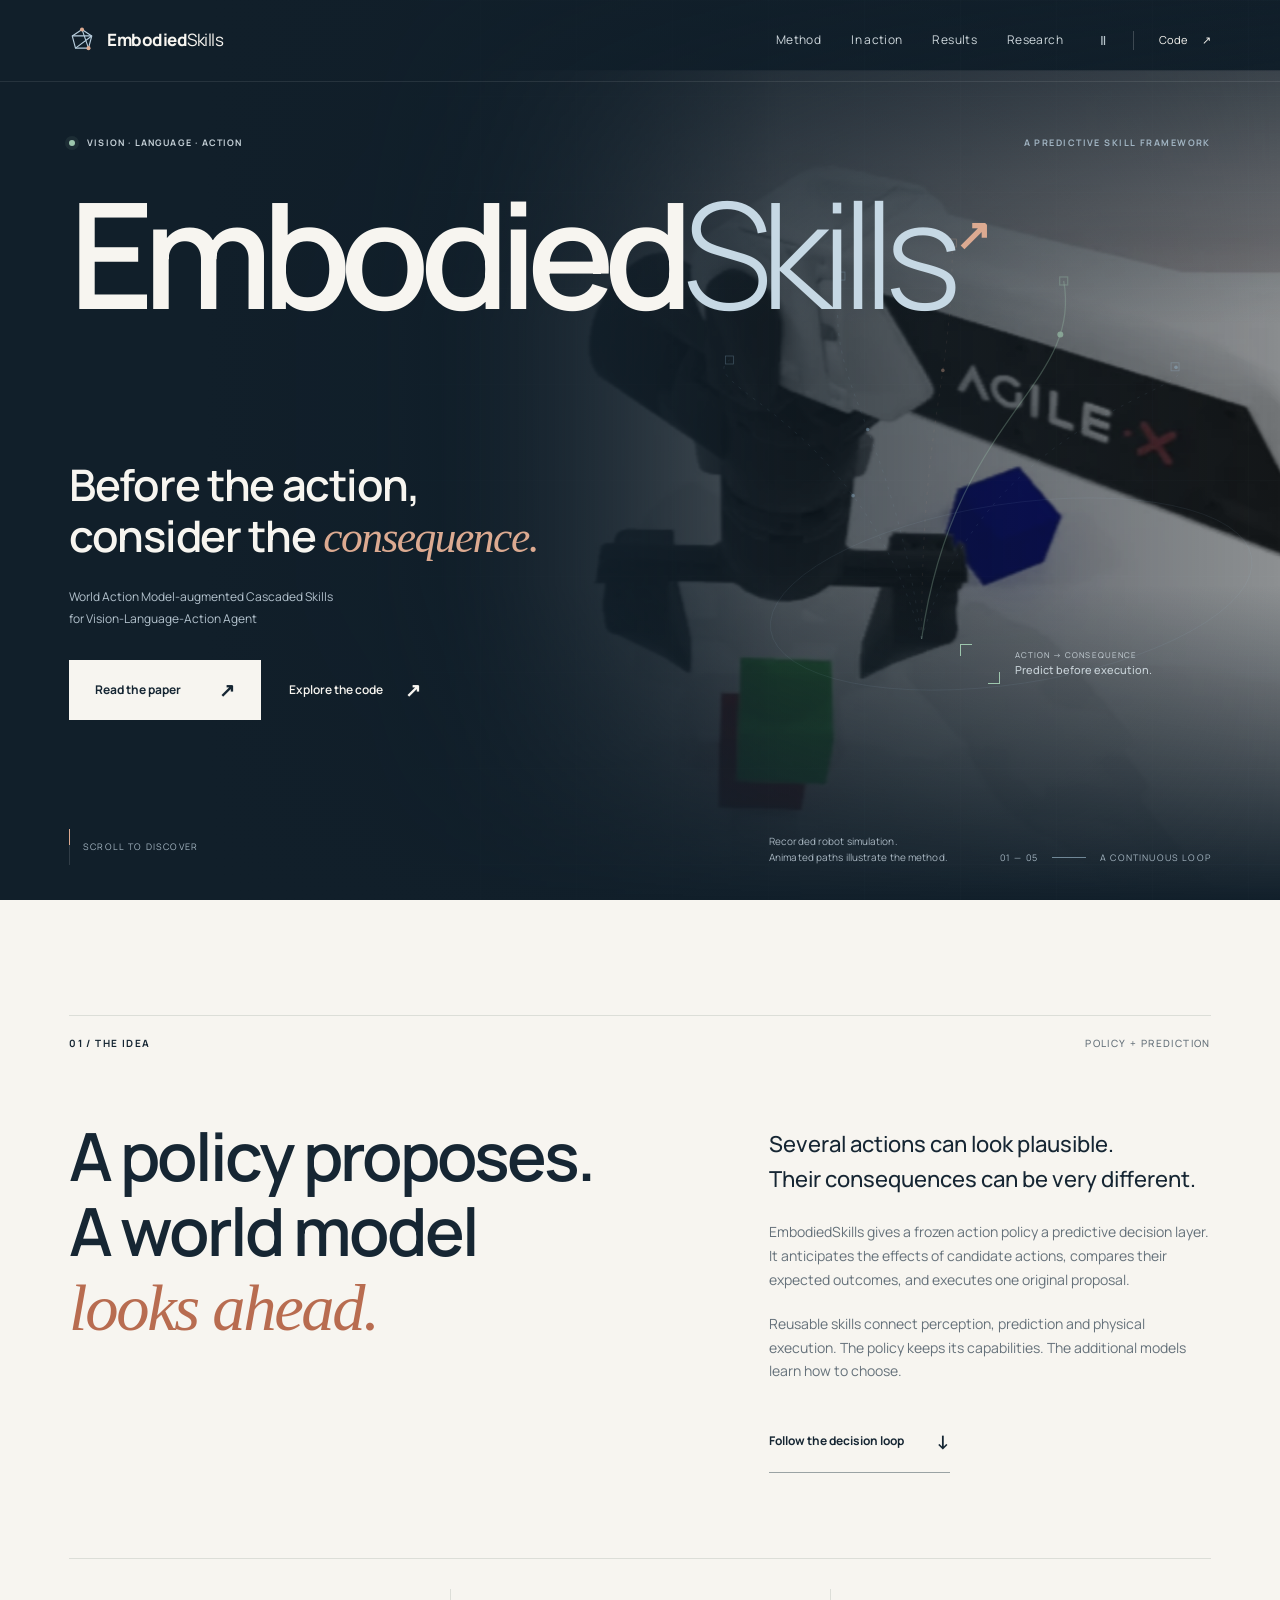
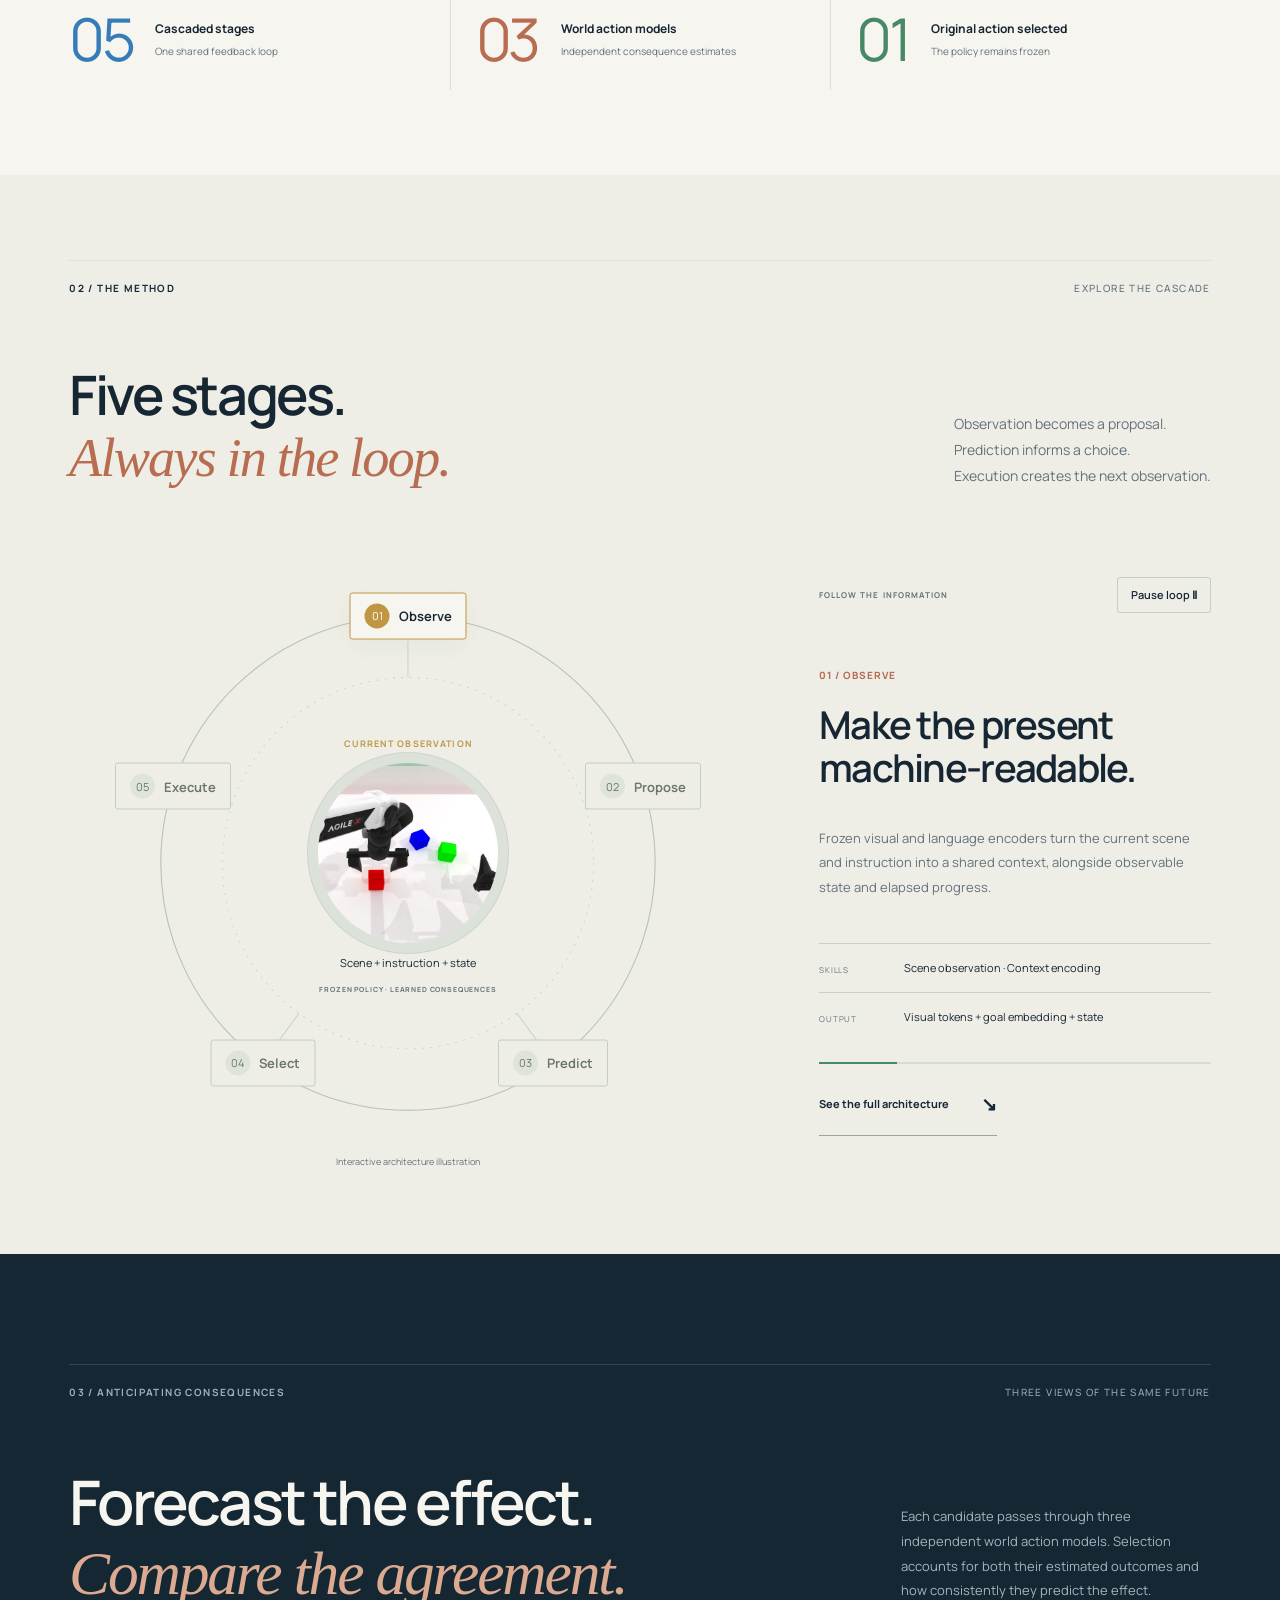
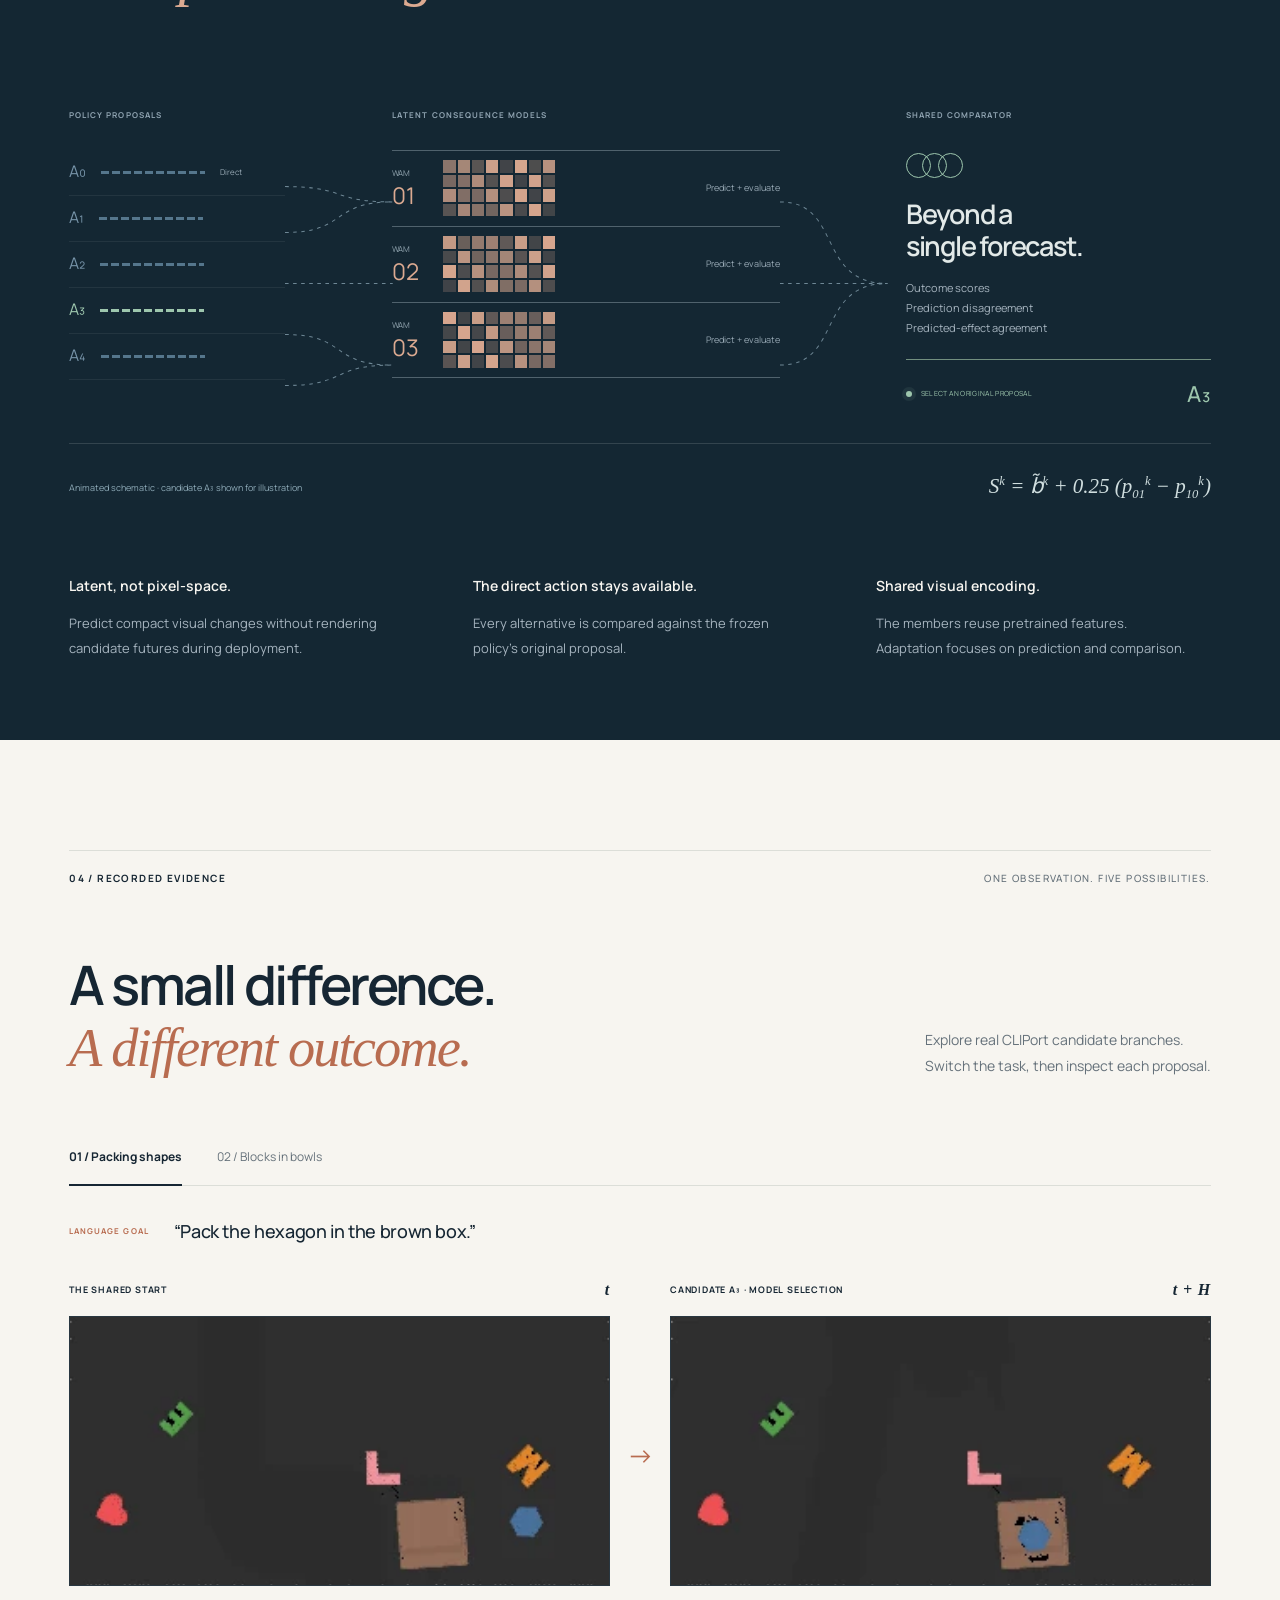
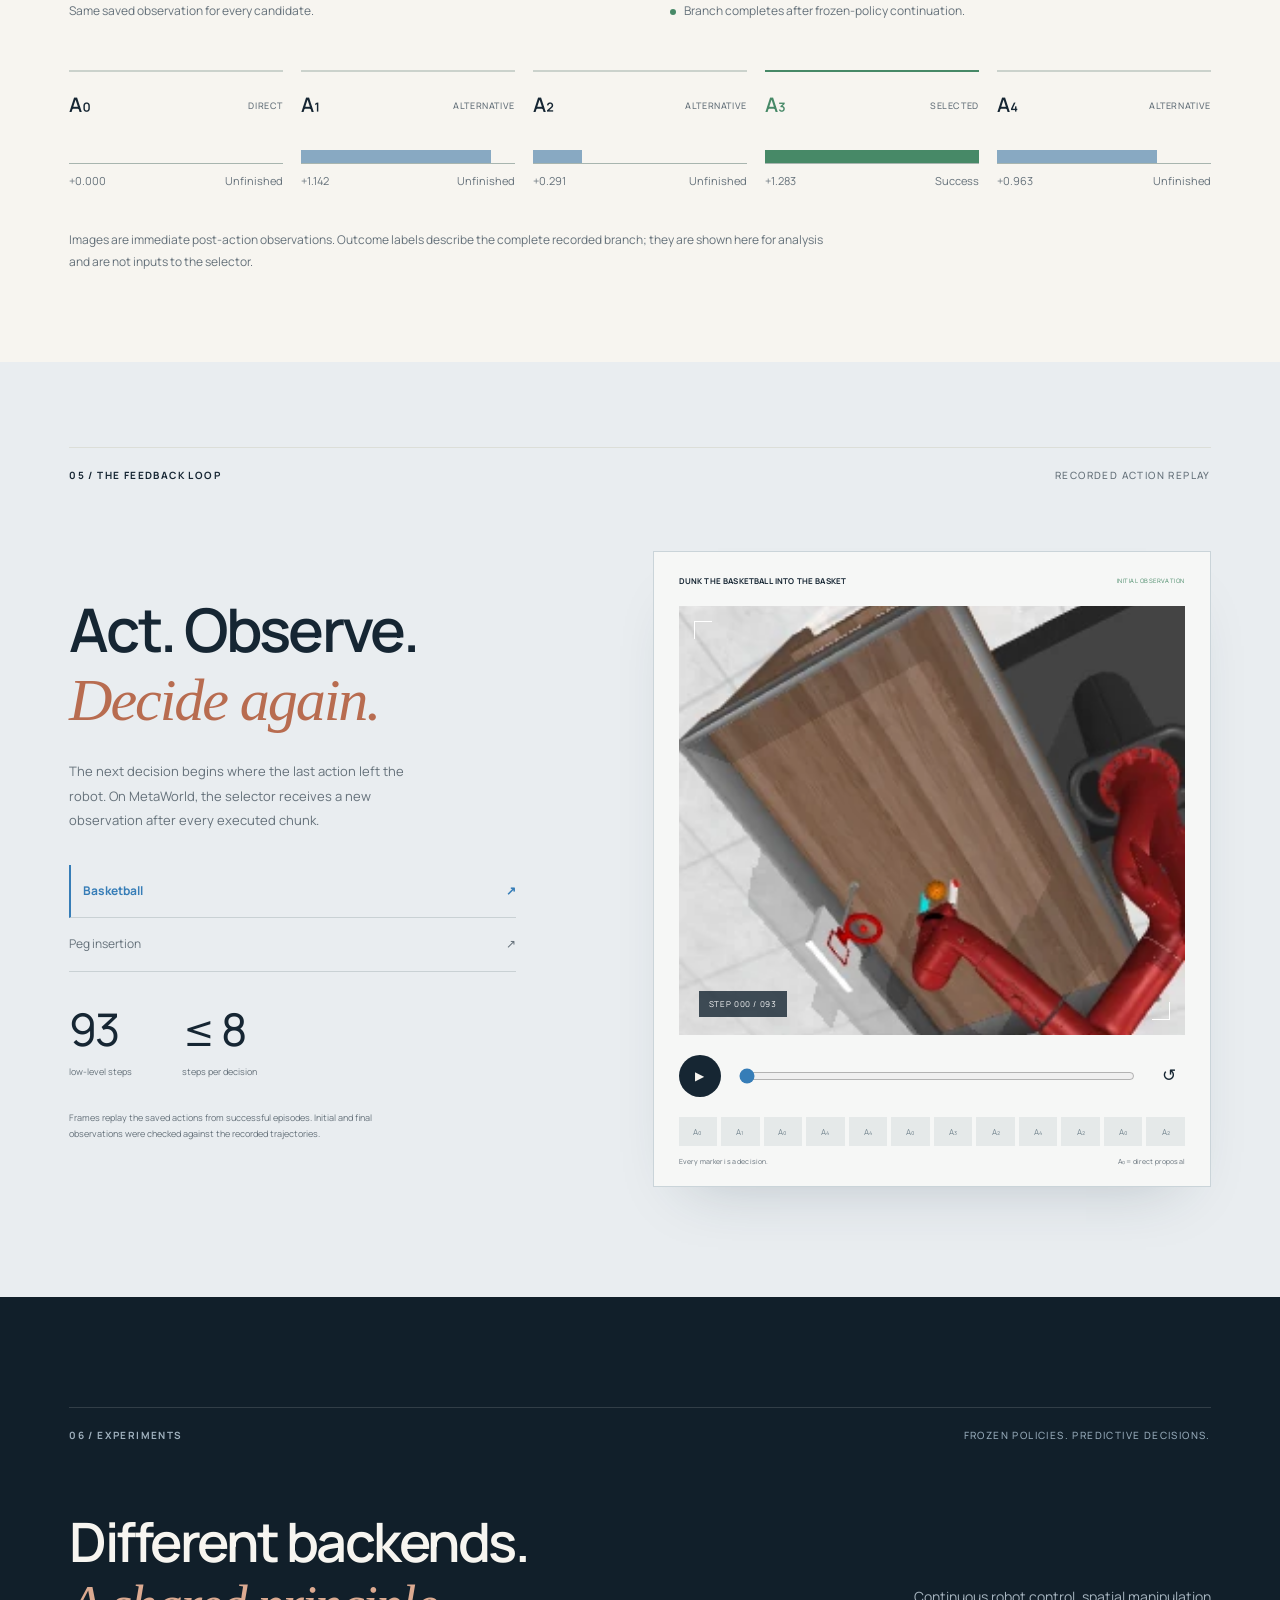
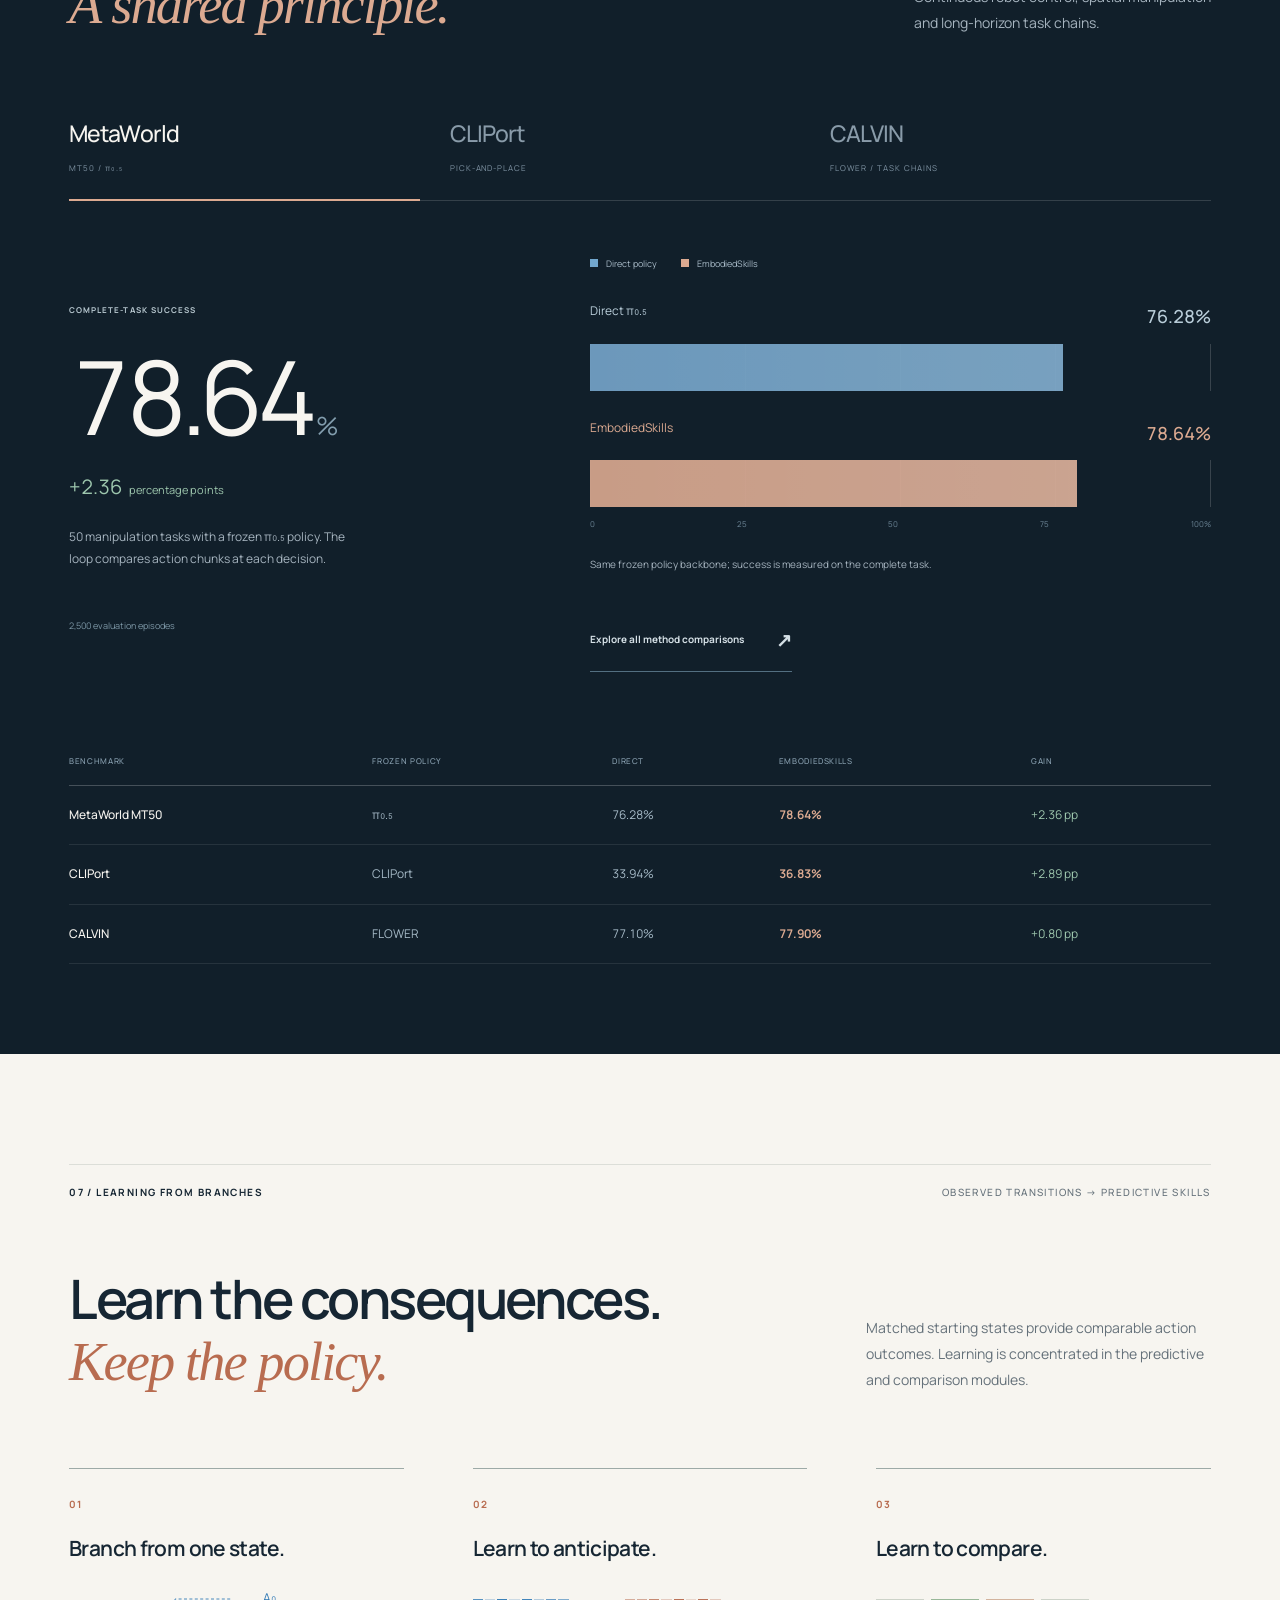
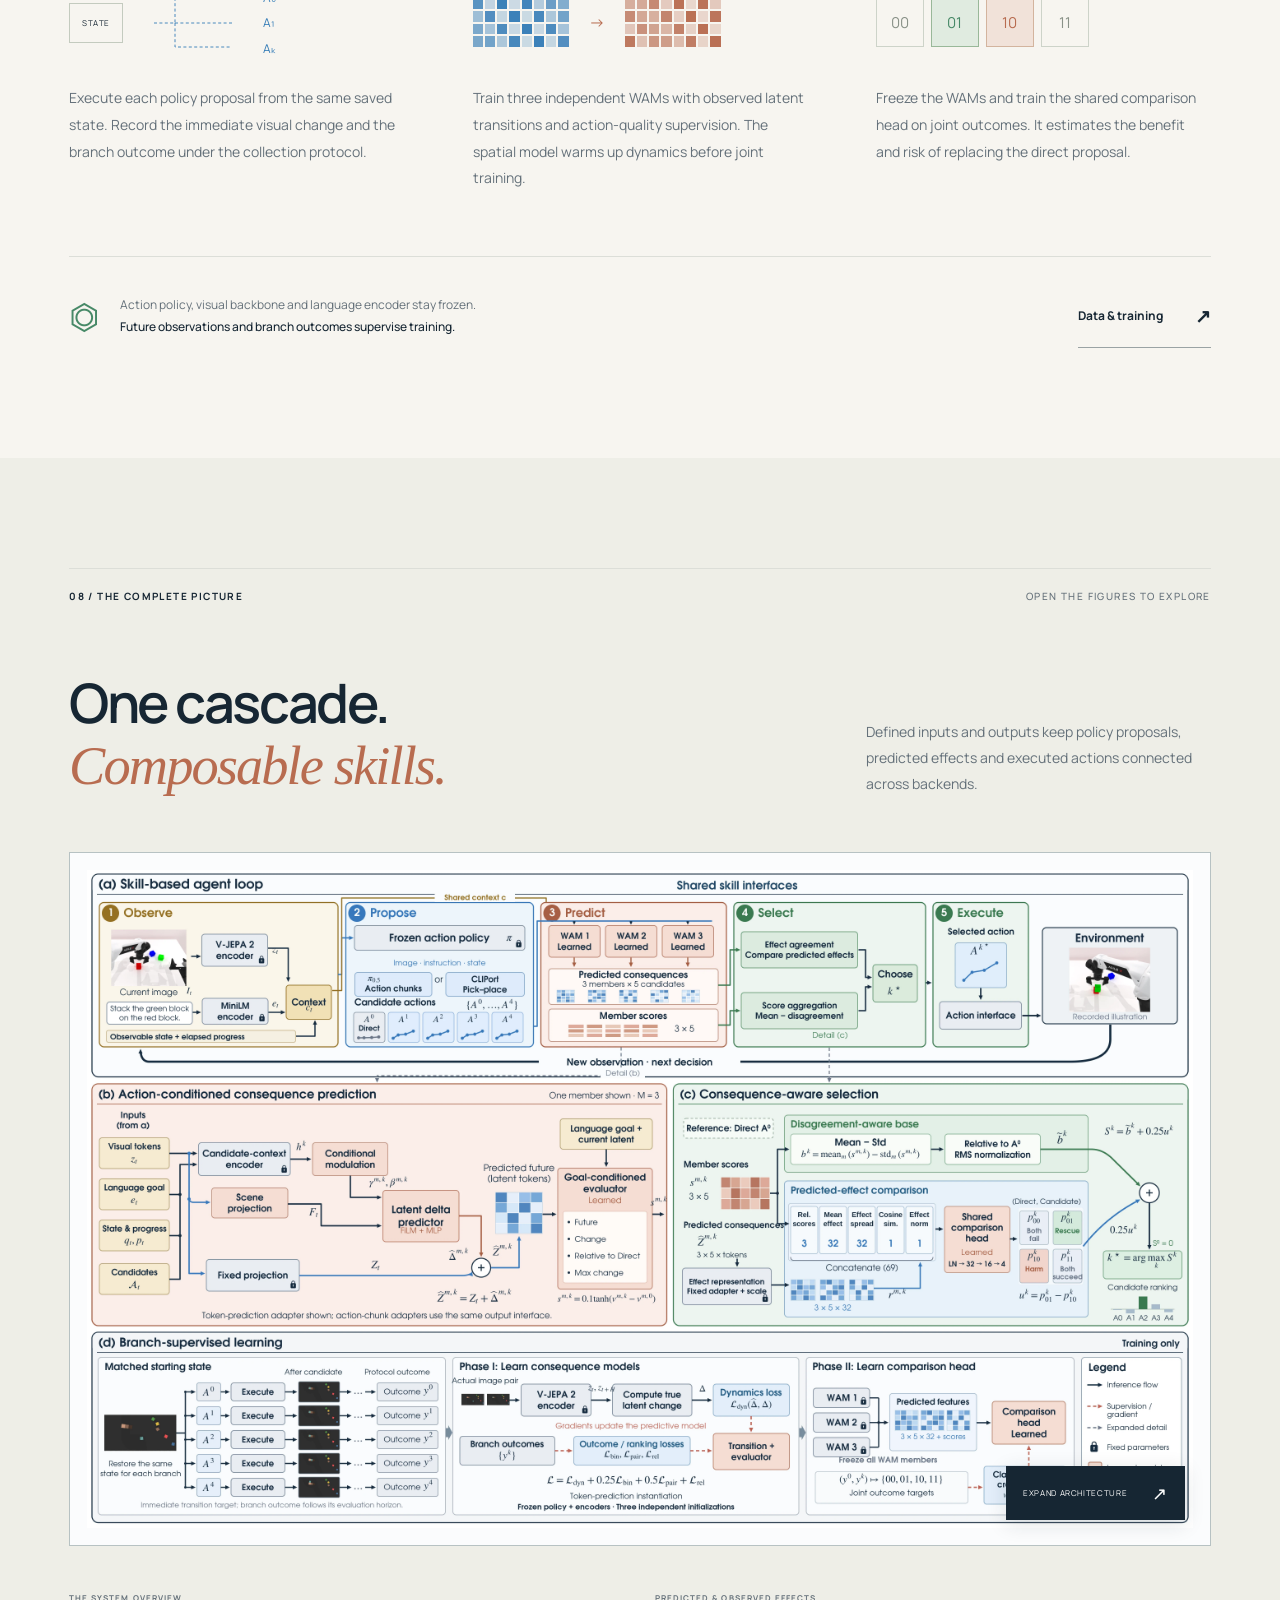
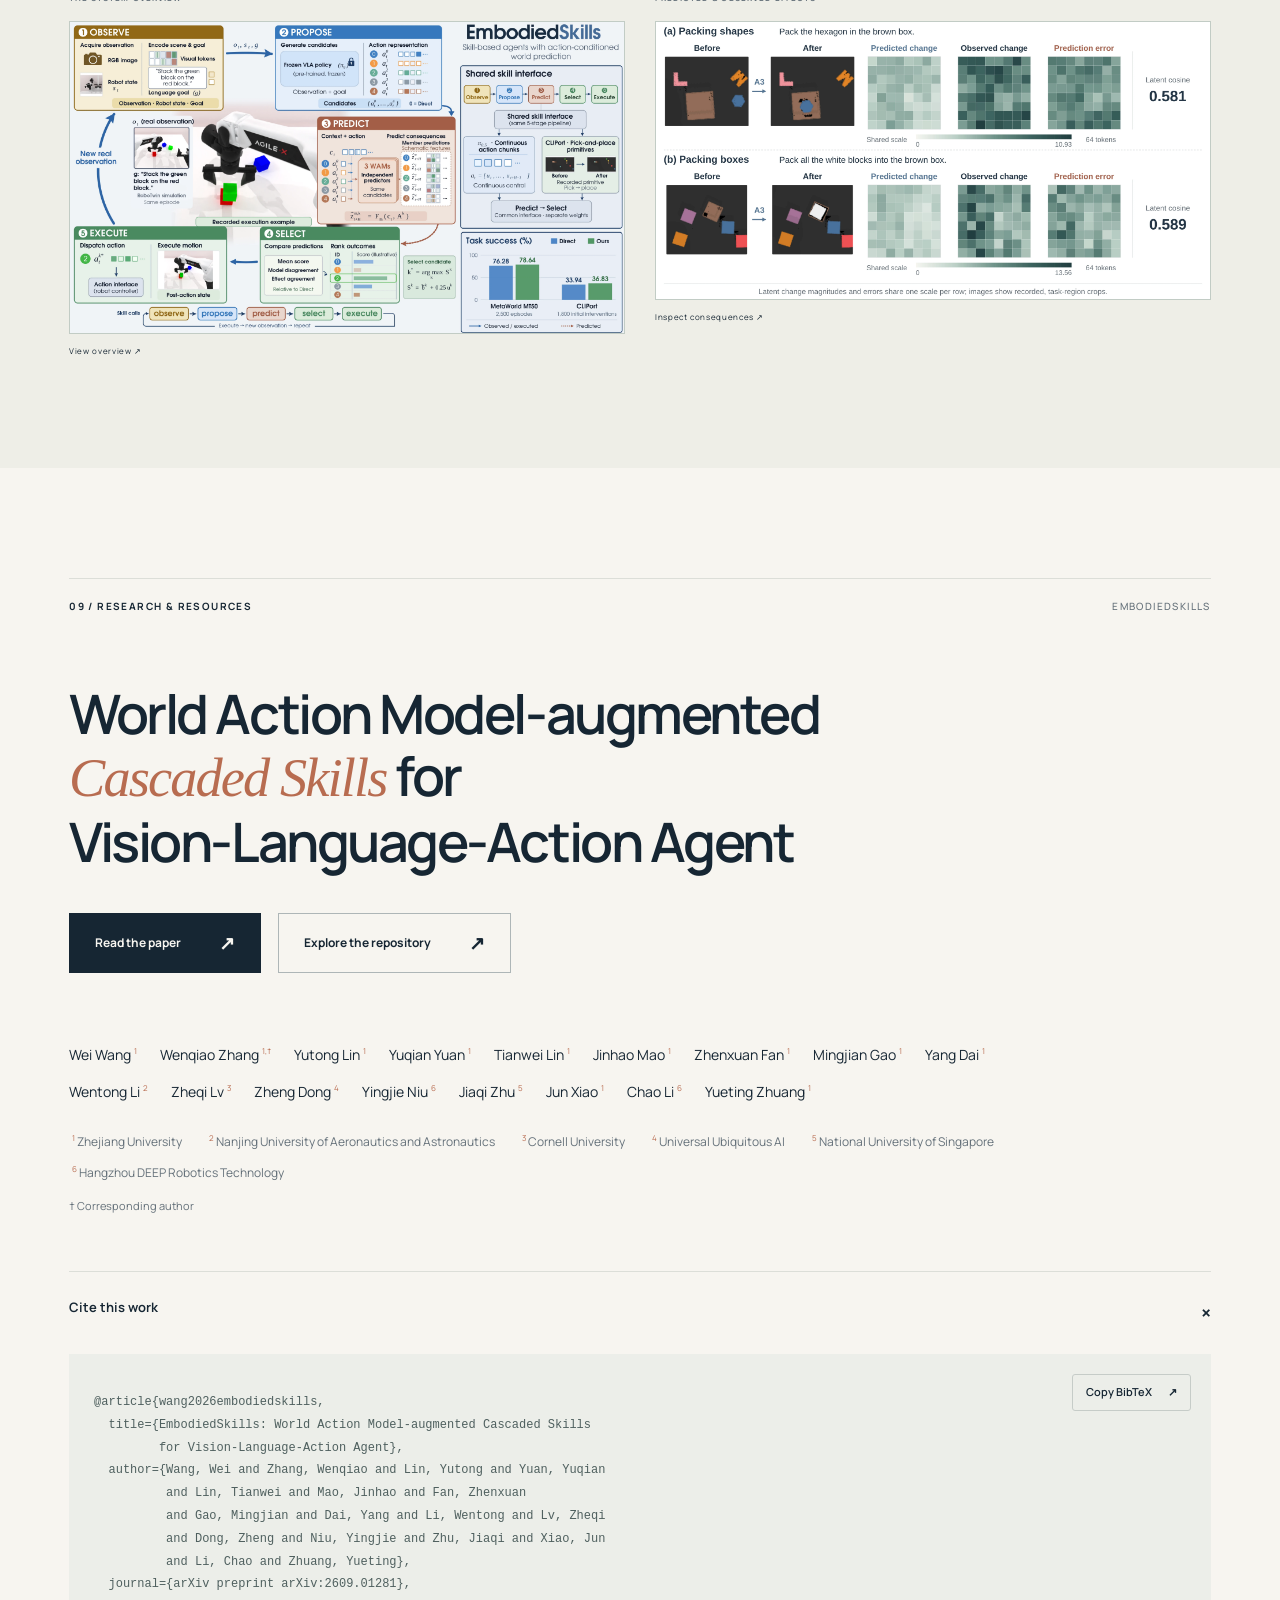
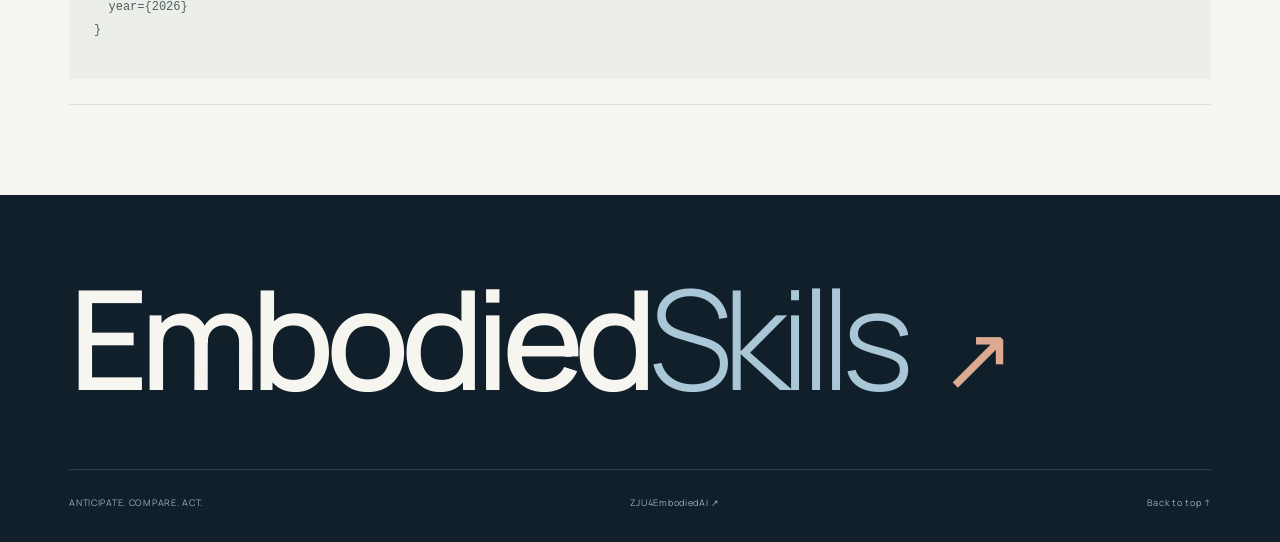
==== commit 17ae8609: "Make the five-stage loop circular and evenly space stage nodes" ====
--- a/index.html
+++ b/index.html
@@ -52,7 +52,12 @@
   <div class="section-heading reveal"><h2>Five stages.<br><em>Always in the loop.</em></h2><p>Observation becomes a proposal.<br>Prediction informs a choice.<br>Execution creates the next observation.</p></div>
   <div class="loop-workspace reveal">
     <div class="loop-visual" data-stage="0">
-      <svg class="loop-wires" viewBox="0 0 650 600" aria-hidden="true"><defs><marker id="flow-arrow" markerWidth="7" markerHeight="7" refX="5" refY="3" orient="auto"><path d="M0 0 6 3 0 6" fill="none" stroke="currentColor"/></marker></defs><path class="loop-track" d="M325 69 C440 69 557 179 541 260 C570 358 502 487 445 501 C347 562 194 556 160 490 C65 425 64 304 106 245 C114 153 202 78 325 69Z"/><path class="loop-flow" d="M325 69 C440 69 557 179 541 260 C570 358 502 487 445 501 C347 562 194 556 160 490 C65 425 64 304 106 245 C114 153 202 78 325 69Z"/><circle cx="325" cy="306" r="178" class="inner-orbit"/><path class="spoke" d="M325 92V180M510 244l-74 26M438 479l-44-61M180 479l62-62M120 245l88 26"/></svg>
+      <svg class="loop-wires" viewBox="0 0 650 600" aria-hidden="true">
+        <circle class="loop-track" cx="325" cy="306" r="237"/>
+        <circle class="loop-flow" cx="325" cy="306" r="237" pathLength="100" transform="rotate(-90 325 306)"/>
+        <circle cx="325" cy="306" r="178" class="inner-orbit"/>
+        <path class="spoke" d="M325.000 128.000L325.000 93.000 M494.288 250.995L527.575 240.179 M429.626 450.005L450.198 478.321 M220.374 450.005L199.802 478.321 M155.712 250.995L122.425 240.179"/>
+      </svg>
       <div class="loop-core"><span class="micro" id="loop-core-label">CURRENT OBSERVATION</span><div class="loop-image"><img id="loop-image" src="assets/robot-before.webp" width="256" height="256" alt="Recorded robot observation illustrating the observe stage"><div class="latent-grid" aria-hidden="true"></div><div class="scan-line" aria-hidden="true"></div></div><p id="loop-core-caption">Scene + instruction + state</p><span class="core-bottom">FROZEN POLICY · LEARNED CONSEQUENCES</span></div>
       <div class="stage-tabs" role="tablist" aria-label="Stages of the decision loop">
         <button class="stage-node active" id="stage-0" role="tab" aria-selected="true" aria-controls="stage-description" data-stage="0"><span>01</span><b>Observe</b></button>
--- a/style.css
+++ b/style.css
@@ -1,7 +1,7 @@
 @font-face{font-family:Manrope;src:url('assets/fonts/manrope.woff2') format('woff2');font-weight:200 800;font-style:normal;font-display:swap}
 :root{--ink:#162633;--dark:#111f2a;--paper:#f7f5f0;--muted:#65717a;--line:#dcded8;--blue:#367db7;--blue-light:#a0c7e4;--clay:#b86c50;--clay-light:#dcaa91;--green:#478967;--mint:#9dc6ad;--gold:#bf9742;--gutter:clamp(22px,5.4vw,104px);--ease:cubic-bezier(.22,1,.36,1)}
-*{box-sizing:border-box}html{scroll-behavior:smooth;scroll-padding-top:100px}body{margin:0;background:var(--paper);color:var(--ink);font-family:Manrope,Arial,sans-serif;font-size:16px;line-height:1.7;-webkit-font-smoothing:antialiased}::selection{background:#cadfe8;color:var(--ink)}a{color:inherit;text-decoration:none}button,input{font:inherit}button{color:inherit;cursor:pointer}button,a,input{-webkit-tap-highlight-color:transparent}button{border:0;background:none}button:focus-visible,a:focus-visible,input:focus-visible,summary:focus-visible{outline:3px solid var(--blue);outline-offset:7px}img{display:block;max-width:100%}h1,h2,h3,p,figure{margin:0}h1,h2,h3{font-weight:600;line-height:1.12;letter-spacing:-.045em}h2{font-size:clamp(38px,4.25vw,70px)}h2 em,.display em{font-family:Georgia,'Times New Roman',serif;font-weight:400;letter-spacing:-.035em;color:var(--clay)}.dark h2 em{color:var(--clay-light)}p{color:var(--muted)}.dark{background:var(--dark);color:var(--paper)}.dark p{color:#a6b4bf}.section-pad{padding:110px var(--gutter)}.section-label{display:flex;justify-content:space-between;gap:20px;font-family:Manrope,sans-serif;font-size:10px;font-weight:700;letter-spacing:.14em;border-top:1px solid var(--line);padding-top:19px;margin-bottom:67px}.dark .section-label{border-color:#ffffff23;color:#9fb0bd}.section-label>span:last-child{font-weight:500;color:var(--muted)}.dark .section-label>span:last-child{color:#92a6b5}.micro,.eyebrow{font-size:10px;font-weight:700;letter-spacing:.13em}.display{font-size:clamp(46px,5.2vw,85px)}.section-heading{display:flex;justify-content:space-between;align-items:end;gap:70px;margin-bottom:55px}.section-heading>p{max-width:345px;font-size:14px;line-height:1.85}.button{display:inline-flex;align-items:center;justify-content:space-between;gap:38px;min-height:52px;padding:13px 25px;font-size:12px;font-weight:700;border:1px solid transparent;transition:background .3s,transform .3s,color .3s}.button:hover{transform:translateY(-3px)}.button span,.text-link span,.under-link span{font-size:19px;transition:transform .3s}.button:hover span,.text-link:hover span,.under-link:hover span{transform:translate(3px,-3px)}.button-light{background:var(--paper);color:var(--ink)}.button-light:hover{background:var(--blue-light)}.button-dark{background:var(--ink);color:var(--paper)}.button-dark:hover{background:var(--blue)}.button-outline{border-color:#aeb6b7}.button-outline:hover{background:#e8e8df}.text-link{display:inline-flex;align-items:center;gap:22px;font-size:12px;font-weight:600}.under-link{font-size:12px;font-weight:700;display:inline-flex;align-items:center;justify-content:space-between;gap:32px;padding:15px 0;border-bottom:1px solid #9aa3a4}.small-button{font-size:11px;font-weight:600;border:1px solid #c6ccc8;padding:8px 13px;display:inline-flex;align-items:center;gap:16px;border-radius:3px;transition:background .3s}.small-button:hover{background:#dfe5e1}.icon-button{display:grid;place-items:center;width:38px;height:38px;font-size:17px}.round-button{width:42px;height:42px;display:grid;place-items:center;border-radius:50%;background:var(--ink);color:var(--paper);font-size:12px;flex:none}.round-button:hover{background:var(--blue)}.visually-hidden{position:absolute!important;clip:rect(0,0,0,0);clip-path:inset(50%);width:1px;height:1px;overflow:hidden;white-space:nowrap}.skip{position:fixed;top:-100px;left:20px;z-index:100;background:var(--paper);color:var(--ink);padding:10px 20px}.skip:focus{top:10px}.reading-progress{position:fixed;inset:0 auto auto 0;width:0;height:2px;background:var(--clay-light);z-index:60;pointer-events:none}.site-header{height:82px;position:absolute;top:0;left:0;right:0;z-index:50;display:flex;align-items:center;justify-content:space-between;padding:0 var(--gutter);color:var(--paper);transition:background .35s,border-color .35s;gap:28px;border-bottom:1px solid #ffffff17}.site-header.scrolled{position:fixed;height:70px;background:#111f2af2;backdrop-filter:blur(18px);border-color:#ffffff20;animation:nav-in .4s var(--ease)}.wordmark{display:flex;align-items:center;gap:12px;font-size:17px;font-weight:750;letter-spacing:-.5px}.wordmark-light{font-weight:400}.wordmark svg{width:26px;fill:none;stroke:#b7cddd;stroke-width:1.4;overflow:visible}.wordmark svg circle{fill:var(--clay-light);stroke:none}.site-header nav{display:flex;gap:30px;margin-left:auto}.site-header nav a{font-size:11px;letter-spacing:.03em;position:relative;color:#ced7dc}.site-header nav a:after{content:'';position:absolute;bottom:-8px;left:0;width:0;height:1px;background:var(--clay-light);transition:width .25s}.site-header nav a:hover:after,.site-header nav a.current:after{width:100%}.header-actions{display:flex;align-items:center;gap:17px}.header-code{font-size:11px;border-left:1px solid #ffffff30;padding-left:25px;display:flex;gap:15px}.motion-toggle{color:#b9c6cd;font-size:13px;width:25px}.menu-toggle{display:none}.hero{min-height:770px;height:100svh;max-height:1150px;position:relative;overflow:hidden}.hero-content{position:relative;padding:135px var(--gutter) 35px;height:100%;display:flex;flex-direction:column;z-index:2}.hero .eyebrow{display:flex;align-items:center;gap:12px;color:#c5d0d7;font-size:9px}.hero-edition{margin-left:auto;color:#a1b4c2;font-size:9px;letter-spacing:.16em}.live-dot{display:inline-block;width:6px;height:6px;border-radius:50%;background:var(--mint);box-shadow:0 0 0 4px #9dc6ad16;animation:dot-breathe 3s infinite}.hero h1{font-size:clamp(70px,11.5vw,180px);letter-spacing:-.074em;font-weight:600;margin-top:24px;line-height:1.08;white-space:nowrap;position:relative;width:max-content}.hero h1>span{font-weight:300;color:#c6d8e4}.hero h1 sup{font-size:.29em;color:var(--clay-light);vertical-align:super;margin-left:.12em;display:inline-block;transform:translateY(-.2em)}.hero-copy{margin-top:auto;padding-top:60px;max-width:600px}.hero-copy h2{font-size:clamp(29px,3.4vw,54px);line-height:1.16;letter-spacing:-.03em}.hero-copy p{font-size:12px;line-height:1.85;margin-top:24px;max-width:425px;color:#b4c3ce}.hero-links{display:flex;gap:28px;margin-top:29px;align-items:center}.hero-photo{position:absolute;inset:0;z-index:0;pointer-events:none}.hero-photo img{position:absolute;height:110%;width:80%;right:-16%;top:10%;object-fit:cover;object-position:38% 50%;filter:brightness(.68) saturate(.55);opacity:.8;transform:translate3d(var(--px,0),var(--py,0),0) scale(1.04);transition:transform 1.6s var(--ease)}.hero-photo-shade{position:absolute;inset:0;background:linear-gradient(90deg,#111f2a 16%,#111f2af5 29%,#111f2a88 60%,#111f2a00 100%),linear-gradient(0deg,#111f2a 0%,#111f2a00 35%,#111f2a00 64%,#111f2acc 100%)}.hero-grid{position:absolute;inset:0;opacity:.09;background-image:linear-gradient(#c3dce929 1px,transparent 1px),linear-gradient(90deg,#c3dce929 1px,transparent 1px);background-size:96px 96px;mask-image:linear-gradient(90deg,transparent,#000)}#hero-canvas{position:absolute;inset:0;width:100%;height:100%;opacity:.75;z-index:1;pointer-events:none}.hero-annotation{position:absolute;right:10%;bottom:24%;display:flex;align-items:center;gap:15px;font-size:8px;letter-spacing:.13em;color:#c8d2d8}.hero-annotation b{font-size:11px;font-weight:500;letter-spacing:0}.target-bracket{display:block;width:40px;height:40px;background:linear-gradient(var(--mint),var(--mint)) left top/12px 1px no-repeat,linear-gradient(var(--mint),var(--mint)) left top/1px 12px no-repeat,linear-gradient(var(--mint),var(--mint)) right bottom/12px 1px no-repeat,linear-gradient(var(--mint),var(--mint)) right bottom/1px 12px no-repeat;animation:bracket-breathe 4s infinite}.hero-bottom{display:flex;align-items:end;justify-content:space-between;gap:22px;margin-top:auto;padding-top:42px;font-size:8px;letter-spacing:.13em;color:#a5b6c2}.scroll-cue{display:flex;align-items:center;gap:13px;white-space:nowrap}.scroll-line{width:1px;height:36px;background:#ffffff22;position:relative;overflow:hidden}.scroll-line:after{content:'';position:absolute;top:0;left:0;width:1px;height:16px;background:var(--clay-light);animation:scroll-line 2s infinite}.hero-bottom p{font-size:8px;line-height:1.6;letter-spacing:.01em;margin-left:auto;margin-right:30px}.hero-index{display:flex;gap:14px;align-items:center;white-space:nowrap}.hero-index i{height:1px;width:34px;background:#708897}.hero-enter{animation:hero-enter 1.2s var(--ease) both}.hero .eyebrow{animation-delay:.05s}.hero h1{animation-delay:.15s}.hero-copy{animation-delay:.35s}.hero-bottom{animation-delay:.55s}.overview{padding-top:115px;padding-bottom:85px}.intro-grid{display:grid;grid-template-columns:1.3fr 1fr;gap:11%}.intro-copy{max-width:475px;padding-top:8px}.intro-copy .lead{font-size:22px;color:var(--ink);line-height:1.6;font-weight:500;margin-bottom:23px}.intro-copy>p:not(.lead){font-size:14px;margin-bottom:20px}.intro-copy .under-link{margin-top:7px}.principles{display:grid;grid-template-columns:repeat(3,1fr);margin-top:85px;border-top:1px solid var(--line);padding-top:30px}.principles>div{display:flex;gap:23px;align-items:center;padding:0 25px;border-left:1px solid var(--line)}.principles>div:first-child{border:0;padding-left:0}.principle-num{font-size:59px;font-weight:400;letter-spacing:-.06em;color:var(--blue)}.principles>div:nth-child(2) .principle-num{color:var(--clay)}.principles>div:nth-child(3) .principle-num{color:var(--green)}.principles p{font-size:12px;font-weight:700;color:var(--ink)}.principles small{display:block;font-size:10px;color:var(--muted);font-weight:400;margin-top:4px}.method{background:#eeeee7;padding-top:85px;padding-bottom:85px}.loop-workspace{display:grid;grid-template-columns:1.25fr .75fr;gap:5%;align-items:center}.loop-visual{position:relative;width:100%;aspect-ratio:650/600;--stage-color:var(--gold)}.loop-wires{width:100%;height:100%;position:absolute;inset:0;overflow:visible}.loop-track{fill:none;stroke:#bac2bb;stroke-width:1.1}.loop-flow{fill:none;stroke:var(--stage-color);stroke-width:2;stroke-dasharray:35 1750;animation:flow-around 12s linear infinite;transition:stroke .5s}.inner-orbit{fill:none;stroke:#d0d6cd;stroke-dasharray:2 6}.spoke{fill:none;stroke:#ccd4cd;stroke-width:1}.loop-core{position:absolute;width:38%;height:47%;left:31%;top:28%;display:flex;flex-direction:column;align-items:center;justify-content:center;text-align:center;gap:12px}.loop-core>.micro{font-size:8px;letter-spacing:.14em;color:var(--stage-color);white-space:nowrap}.loop-image{position:relative;width:70%;aspect-ratio:1;border-radius:50%;overflow:hidden;box-shadow:0 0 0 10px #f7f5f05c,0 0 0 11px #cdd4cd;transition:box-shadow .5s}.loop-image img{width:100%;height:100%;object-fit:cover;transition:filter .6s,opacity .6s}.loop-core p{font-size:9px;line-height:1.5;color:var(--ink);max-width:180px}.core-bottom{font-size:6px;font-weight:700;letter-spacing:.12em;color:var(--muted);white-space:nowrap}.scan-line{position:absolute;left:0;right:0;top:0;height:3px;background:var(--mint);box-shadow:0 0 22px 8px #99bfa76b;animation:scanner 3s linear infinite}.latent-grid{position:absolute;inset:0;opacity:0;background-image:linear-gradient(#ffffff90 1px,transparent 1px),linear-gradient(90deg,#ffffff90 1px,transparent 1px);background-size:12.5% 12.5%;background-color:#b86c505c;transition:opacity .5s}.loop-visual[data-stage="2"] .latent-grid{opacity:1}.loop-visual[data-stage="2"] .loop-image img{filter:blur(5px) saturate(.3)}.loop-visual[data-stage="3"] .loop-image{box-shadow:0 0 0 10px #b7cbb45c,0 0 0 11px var(--green)}.stage-node{position:absolute;display:flex;align-items:center;gap:9px;transform:translate(-50%,-50%);background:#eeeee7;padding:10px 14px;border:1px solid #c4cdc3;border-radius:3px;transition:background .4s,border-color .4s,box-shadow .4s;color:#6b766d}.stage-node span{font-size:10px;display:grid;place-items:center;width:25px;height:25px;background:#dfe4da;border-radius:50%;transition:background .4s,color .4s}.stage-node b{font-size:12px;font-weight:650}.stage-node:hover{border-color:var(--ink);color:var(--ink)}.stage-node.active{color:var(--ink);background:var(--paper);border-color:var(--stage-color);box-shadow:0 8px 22px #23342409}.stage-node.active span{color:white;background:var(--stage-color)}.stage-node:nth-child(1){left:50%;top:11.5%}.stage-node:nth-child(2){left:83%;top:43%}.stage-node:nth-child(3){left:68.5%;top:83.5%}.stage-node:nth-child(4){left:24.6%;top:81.6%}.stage-node:nth-child(5){left:16.3%;top:40.8%}.loop-caption{position:absolute;left:50%;bottom:0;transform:translateX(-50%);font-size:9px;white-space:nowrap;color:var(--muted)}.stage-detail{padding:20px 0 20px 15px}.loop-controls{display:flex;align-items:center;justify-content:space-between;margin-bottom:47px;gap:12px}.loop-controls .micro{font-size:8px;color:var(--muted)}#stage-number{font-size:10px;font-weight:750;color:var(--clay);letter-spacing:.1em}#stage-title{font-size:clamp(28px,3vw,45px);margin:15px 0 23px;min-height:100px}#stage-copy{font-size:13px;line-height:1.9;min-height:95px}#stage-description dl{margin:22px 0 0}#stage-description dl div{border-top:1px solid #cbd1c8;padding:15px 0;display:grid;grid-template-columns:70px 1fr;gap:15px}#stage-description dt{font-size:8px;letter-spacing:.1em;color:var(--muted);padding-top:4px}#stage-description dd{font-size:11px;margin:0;color:var(--ink)}.stage-progress{height:2px;background:#d7ddd3;margin:20px 0 9px;overflow:hidden}.stage-progress span{display:block;width:20%;height:100%;background:var(--green);transition:width .7s var(--ease)}.stage-detail .under-link{font-size:11px}.prediction{background:#142733;padding-bottom:80px;overflow:hidden}.prediction-top{display:flex;gap:8%;align-items:end;justify-content:space-between}.prediction-top h2{font-size:clamp(42px,4.8vw,75px)}.prediction-top>p{font-size:13px;max-width:310px;margin-bottom:5px;line-height:1.9}.forecast-diagram{display:grid;grid-template-columns:1fr .5fr 1.8fr .5fr 1.5fr;margin-top:70px;align-items:start;padding:30px 0}.forecast-diagram .micro{font-size:8px;color:#90a4b2;letter-spacing:.13em;display:block;margin-bottom:28px}.proposal{display:flex;gap:15px;align-items:center;height:46px;color:#7693a8;font-size:16px;border-bottom:1px solid #ffffff10}.proposal i{height:3px;width:48%;background:repeating-linear-gradient(90deg,#55768c 0 8px,transparent 8px 11px);transition:background .3s}.proposal small{font-size:8px;color:#97a8b4}.proposal.chosen{color:var(--mint)}.proposal.chosen i{background:repeating-linear-gradient(90deg,var(--mint) 0 8px,transparent 8px 11px);animation:signal-pulse 4s infinite}.forecast-bridge{height:255px;margin-top:48px}.forecast-bridge svg{width:100%;height:100%;overflow:visible}.forecast-bridge path{fill:none;stroke:#6e8795;stroke-width:1;stroke-dasharray:4 5;animation:signal-flow 3s linear infinite}.wam-member{height:76px;border-top:1px solid #50626d;display:flex;align-items:center;gap:17px;padding:13px 0}.wam-member:last-child{border-bottom:1px solid #50626d}.wam-member>span{font-size:8px;color:#91a4af;display:flex;flex-direction:column;gap:2px;min-width:34px}.wam-member b{font-size:23px;color:var(--clay-light);font-weight:400;line-height:1.2}.wam-member small{font-size:9px;color:#98a9b5;margin-left:auto}.heatmap{display:grid;grid-template-columns:repeat(8,1fr);gap:2px;aspect-ratio:2;width:112px}.heatmap i{background:var(--clay-light);opacity:var(--v);transition:opacity 1.1s;animation:heat-breathe 4s infinite;animation-delay:calc(var(--i) * -70ms)}.comparison-column{padding-left:18px}.comparison-column .micro{margin-bottom:26px}.comparison-symbol{height:36px;display:flex;gap:0;align-items:center;margin-bottom:14px}.comparison-symbol span{width:25px;height:25px;border:1px solid var(--mint);border-radius:50%;margin-left:-9px;animation:consensus-orbit 4s ease-in-out infinite}.comparison-symbol span:first-child{margin-left:0;animation-delay:-1.3s}.comparison-symbol span:last-child{animation-delay:-2.6s}.comparison-column h3{font-size:27px;line-height:1.2;color:#e2e9e8}.comparison-column>p{font-size:11px;margin-top:16px;line-height:1.8}.selection-token{font-size:7px;letter-spacing:.05em;display:flex;align-items:center;gap:9px;border-top:1px solid #728f7f;margin-top:21px;padding-top:16px;color:var(--mint)}.selection-token>b{margin-left:auto;font-size:22px;font-weight:500}.prediction-bottom{display:flex;align-items:center;justify-content:space-between;gap:30px;border-top:1px solid #ffffff22;padding:25px 0 0}.prediction-bottom>span{font-size:9px;color:#8fabb8}.equation{font-family:Georgia,serif;font-size:21px;font-style:italic;color:#d0dedf;white-space:nowrap}.equation sub,.equation sup{font-size:.6em}.prediction-notes{display:grid;grid-template-columns:repeat(3,1fr);gap:6%;padding-top:66px}.prediction-notes b{font-weight:600;font-size:14px}.prediction-notes p{font-size:11px;line-height:1.9;margin-top:12px;max-width:310px}.evidence{padding-bottom:90px}.task-switch{display:flex;gap:35px;border-bottom:1px solid var(--line)}.task-switch button{font-size:12px;color:var(--muted);padding:13px 0 17px;position:relative}.task-switch button:after{content:'';height:2px;position:absolute;bottom:-1px;left:0;right:0;background:var(--ink);transform:scaleX(0);transform-origin:left;transition:transform .35s}.task-switch button.active{color:var(--ink);font-weight:700}.task-switch button.active:after{transform:scaleX(1)}.case-instruction{display:flex;align-items:center;gap:25px;padding:35px 0}.case-instruction .micro{font-size:8px;color:var(--clay);white-space:nowrap}.case-instruction h3{font-size:18px;font-weight:500;letter-spacing:-.02em}.branch-viewer{display:grid;grid-template-columns:1fr 60px 1fr;align-items:center}.branch-viewer figure{min-width:0}.image-topline{display:flex;align-items:center;justify-content:space-between;padding-bottom:13px;font-size:9px;letter-spacing:.09em;font-weight:700}.image-topline>span:last-child{font-family:Georgia,serif;font-style:italic;font-size:16px}.branch-viewer img{width:100%;aspect-ratio:2;object-fit:cover;background:#343638;image-rendering:auto;border:1px solid #293741;transition:filter .25s}.branch-viewer figcaption{font-size:10px;line-height:1.7;color:var(--muted);padding-top:15px;min-height:48px}.branch-arrow{font-size:27px;text-align:center;color:var(--clay)}.success-dot{display:inline-block;width:6px;height:6px;border-radius:50%;background:var(--green);margin-right:6px}.failure-dot{background:var(--clay)}.candidate-selector{display:grid;grid-template-columns:repeat(5,1fr);gap:18px;margin-top:36px}.candidate-button{border-top:2px solid #cbd2cc;text-align:left;padding:16px 0 10px;transition:border-color .3s,transform .3s;position:relative}.candidate-button:hover{transform:translateY(-4px);border-color:var(--ink)}.candidate-button.active{border-color:var(--green)}.candidate-button:focus-visible{outline-offset:3px}.candidate-header{display:flex;align-items:center;justify-content:space-between;gap:8px;font-size:20px;font-weight:600}.candidate-header small{font-size:7px;text-transform:uppercase;letter-spacing:.07em;color:var(--muted);font-weight:500}.candidate-button.active .candidate-header{color:var(--green)}.candidate-chart{height:31px;position:relative;margin:11px 0 8px;border-bottom:1px solid #a8b5af}.candidate-chart i{position:absolute;bottom:0;left:0;background:#88a9c2;width:var(--w);height:13px;transition:width .7s var(--ease),background .3s}.candidate-button.active .candidate-chart i{background:var(--green)}.candidate-score{font-size:9px;color:var(--muted);display:flex;justify-content:space-between}.evidence-note{font-size:10px;line-height:1.8;max-width:760px;margin-top:28px}.execution{background:#e9edf0;padding-top:85px}.execution-layout{display:grid;grid-template-columns:.8fr 1fr;gap:12%;align-items:center}.execution-copy h2{font-size:clamp(41px,4.7vw,73px)}.execution-copy>p{font-size:13px;line-height:1.9;margin-top:26px;max-width:355px}.trajectory-switch{margin-top:32px;display:flex;flex-direction:column}.trajectory-switch button{display:flex;justify-content:space-between;border-bottom:1px solid #c9d1d4;text-align:left;padding:16px 0;font-size:12px;color:var(--muted);transition:color .3s,padding .3s}.trajectory-switch button.active{font-weight:700;color:var(--blue);padding-left:12px;border-left:2px solid var(--blue)}.trajectory-switch button:hover{color:var(--ink)}.trajectory-facts{display:flex;gap:50px;margin-top:30px}.trajectory-facts strong{font-size:45px;letter-spacing:-.05em;font-weight:450;display:block;line-height:1.2}.trajectory-facts span{font-size:9px;color:var(--muted)}.execution-copy .fine-print{font-size:9px;margin-top:27px;line-height:1.8;max-width:330px}.replay-viewer{min-width:0;background:#f6f7f6;padding:22px 25px 18px;border:1px solid #cad4d9;box-shadow:0 30px 60px -35px #20374740}.replay-top{display:flex;justify-content:space-between;align-items:center;gap:14px;margin-bottom:18px}.replay-top .micro{font-size:8px;letter-spacing:.02em;text-transform:uppercase;max-width:60%}.replay-state{font-size:6px;letter-spacing:.08em;color:var(--green);text-align:right}.replay-image{position:relative;aspect-ratio:1.18;overflow:hidden;background:#cbd0d1}.replay-image img{width:100%;height:100%;object-fit:cover}.frame-corners{position:absolute;inset:15px;background:linear-gradient(white,white) left top/18px 1px no-repeat,linear-gradient(white,white) left top/1px 18px no-repeat,linear-gradient(white,white) right bottom/18px 1px no-repeat,linear-gradient(white,white) right bottom/1px 18px no-repeat;pointer-events:none}.frame-counter{position:absolute;left:20px;bottom:18px;background:#162633cc;color:white;font-size:8px;padding:6px 10px;letter-spacing:.08em;font-variant-numeric:tabular-nums}.playback-controls{display:flex;align-items:center;gap:16px;margin-top:20px}.playback-controls input{width:100%;accent-color:var(--blue);cursor:pointer;min-width:0;height:24px}.decision-strip{display:flex;gap:4px;margin-top:20px}.decision-strip button{flex:1;min-width:0;padding:8px 0;background:#e5e9e9;font-size:8px;color:#72848e;transition:background .2s}.decision-strip button.active{background:var(--blue);color:white}.decision-strip button.past{background:#b9d0df;color:var(--ink)}.replay-bottom{display:flex;justify-content:space-between;font-size:7px;letter-spacing:.02em;color:var(--muted);margin-top:10px}.results{padding-bottom:90px}.benchmark-tabs{display:grid;grid-template-columns:repeat(3,1fr);border-bottom:1px solid #ffffff25;margin-bottom:55px}.benchmark-tabs button{text-align:left;color:#899ba9;padding:23px 20px 25px 0;font-size:23px;font-weight:500;letter-spacing:-.04em;position:relative}.benchmark-tabs small{font-size:8px;letter-spacing:.12em;display:block;margin-top:8px;font-weight:400;color:#8195a5}.benchmark-tabs button:after{content:'';position:absolute;left:0;right:30px;height:2px;background:var(--clay-light);bottom:-1px;transform:scaleX(0);transform-origin:left;transition:transform .45s var(--ease)}.benchmark-tabs button.active{color:var(--paper)}.benchmark-tabs button.active:after{transform:scaleX(1)}.benchmark-tabs button:hover{color:white}.benchmark-panel{display:grid;grid-template-columns:.75fr 1.25fr;gap:13%;align-items:center;min-height:370px}.result-number>.micro{color:#b8c8d0;font-size:8px}.big-number{display:flex;align-items:baseline;gap:5px;line-height:1.15;margin:16px 0 15px}.big-number>span:first-child{font-size:clamp(67px,8vw,116px);letter-spacing:-.07em;font-weight:400;font-variant-numeric:tabular-nums}.big-number>span:last-child{font-size:25px;color:#829dad}.result-gain{font-size:11px;color:var(--mint)}.result-gain>span{font-size:20px;margin-right:5px;font-variant-numeric:tabular-nums}.result-number>p{font-size:12px;max-width:300px;margin-top:22px;min-height:75px;line-height:1.85}.result-count{font-size:9px;color:#7d97a6;display:block;margin-top:17px}.chart-legend{display:flex;gap:24px;font-size:9px;color:#a9bbc8;margin-bottom:30px}.chart-legend>span{display:flex;align-items:center;gap:8px}.chart-legend i{display:block;width:8px;height:8px;background:#72a7ce}.chart-legend>span:last-child i{background:var(--clay-light)}.result-row>div:first-child{display:flex;justify-content:space-between;font-size:12px;margin-bottom:12px;color:#b9cdd9}.result-row strong{font-weight:500;font-size:18px;font-variant-numeric:tabular-nums}.bar-track{height:47px;background:repeating-linear-gradient(90deg,#ffffff16 0 1px,transparent 1px 25%);border-right:1px solid #ffffff16;position:relative}.bar-track>span{display:block;height:100%;width:var(--bar);background:#76a6cb;transform-origin:left;transition:width 1s var(--ease);opacity:.9;position:relative}.bar-track>span:after{content:'';position:absolute;inset:0;background:linear-gradient(90deg,transparent,#ffffff1a)}.result-row.ours{margin-top:27px}.ours .bar-track>span{background:var(--clay-light)}.ours>div:first-child{color:var(--clay-light)}.chart-axis{display:flex;justify-content:space-between;font-size:8px;color:#6e8798;margin-top:10px}.chart-note{font-size:10px;margin-top:24px;line-height:1.8;max-width:470px;min-height:37px}.light-link{color:#d5e0e6;border-color:#536f81;font-size:10px;margin-top:17px}.results-table-wrap{margin-top:65px;overflow-x:auto}table{width:100%;border-collapse:collapse;font-size:12px;text-align:left}th{font-weight:500}thead th{font-size:8px;letter-spacing:.08em;text-transform:uppercase;color:#89a0b0;border-bottom:1px solid #ffffff38;padding:17px 20px 17px 0}tbody th,tbody td{border-bottom:1px solid #ffffff17;padding:19px 20px 19px 0;font-variant-numeric:tabular-nums}tbody td{color:#a6bac7}tbody td:nth-last-child(2){color:var(--clay-light);font-weight:650}tbody td:last-child{color:var(--mint)}.learning-steps{display:grid;grid-template-columns:repeat(3,1fr);gap:6%;margin-top:75px}.learning-steps article{border-top:1px solid #9daaa7;padding-top:20px}.learning-index{font-size:10px;color:var(--clay);font-weight:700;letter-spacing:.1em}.learning-steps h3{font-size:21px;margin-top:21px;letter-spacing:-.03em}.learning-steps p{font-size:12px;line-height:1.9;margin-top:20px}.mini-branches,.mini-latents,.mini-outcomes{height:105px;display:flex;align-items:center;gap:20px;padding-top:20px}.mini-branches>span{font-size:8px;letter-spacing:.06em;padding:12px;border:1px solid #c4cbbf}.mini-branches svg{height:60px;width:100px;overflow:visible}.mini-branches path{fill:none;stroke:var(--blue);stroke-width:1.5;stroke-dasharray:5 4;animation:signal-flow 3s linear infinite}.mini-branches>div{line-height:2.1;font-size:12px;color:var(--blue)}.mini-latents .heatmap{width:96px}.mini-latents .heatmap:first-child i{background:var(--blue)}.mini-latents .heatmap:last-child i{background:var(--clay)}.mini-latents>span{color:var(--clay)}.mini-outcomes{gap:7px}.mini-outcomes>span{font-size:15px;display:grid;place-items:center;aspect-ratio:1;width:48px;border:1px solid #cdd3c9;color:#8a9288}.mini-outcomes>.good{background:#e0ebe0;color:var(--green);border-color:#99b899}.mini-outcomes>.bad{background:#f1e2d9;color:var(--clay);border-color:#d3b49e}.learning-footnote{display:flex;align-items:center;gap:20px;border-top:1px solid var(--line);margin-top:64px;padding-top:28px}.lock-mark{font-size:35px;color:var(--green)}.learning-footnote p{font-size:11px;line-height:1.9}.learning-footnote p strong{font-weight:500;color:var(--ink)}.learning-footnote .under-link{margin-left:auto;white-space:nowrap}.architecture{background:#eeeee7}.architecture-figure{background:#fbfcfd;padding:17px;border:1px solid #b7c2c3}.figure-button{display:block;width:100%;position:relative;text-align:left;overflow:hidden}.figure-button img{width:100%;height:auto;transition:transform .6s var(--ease)}.figure-button:hover img{transform:scale(1.018)}.figure-open{display:flex;align-items:center;gap:25px;font-size:8px;letter-spacing:.08em;color:var(--ink);padding:10px 0 0}.architecture-figure>.figure-open{position:absolute;bottom:25px;right:25px;background:var(--ink);color:white;padding:12px 17px;box-shadow:0 4px 20px #16263320}.figure-open>span{font-size:18px}.figure-pair{display:grid;grid-template-columns:1fr 1fr;gap:30px;margin-top:45px;align-items:start}.figure-pair .figure-button{padding:0}.figure-pair .micro{display:block;margin-bottom:16px;font-size:8px;color:var(--muted)}.figure-pair img{border:1px solid #c2ccc5;max-height:340px;object-fit:contain;background:white}.research{padding-bottom:90px}.research-title{font-size:clamp(32px,4.25vw,64px);max-width:1090px;line-height:1.15;letter-spacing:-.045em}.research-links{display:flex;gap:17px;margin-top:40px}.authors{margin-top:70px}.authors>p:first-child{display:flex;flex-wrap:wrap;column-gap:23px;row-gap:13px;max-width:1000px}.authors>p>span{font-size:13px;color:var(--ink)}.authors sup{font-size:8px;color:var(--clay);margin-left:3px}.affiliations{display:flex;flex-wrap:wrap;gap:10px 24px;margin-top:27px;max-width:1040px}.affiliations>span{font-size:10px;color:var(--muted)}.correspondence{font-size:9px;margin-top:14px}.citation{border-top:1px solid var(--line);border-bottom:1px solid var(--line);margin-top:55px}.citation summary{list-style:none;cursor:pointer;padding:24px 0;display:flex;justify-content:space-between;font-size:13px;font-weight:650}.citation summary::-webkit-details-marker{display:none}.citation summary>span{font-size:20px;transition:transform .3s}.citation[open] summary>span{transform:rotate(45deg)}.citation-content{background:#eceee9;padding:25px;position:relative;margin-bottom:25px}.citation-content>button{position:absolute;right:20px;top:20px}.citation pre{font-size:10px;line-height:1.9;white-space:pre;overflow-x:auto;padding-right:75px;color:#4f605f;font-family:ui-monospace,SFMono-Regular,Consolas,monospace}.citation-content .small-button{background:#eceee9}footer{padding:60px var(--gutter) 32px;overflow:hidden}.footer-brand{display:block;font-size:clamp(43px,10.8vw,176px);letter-spacing:-.068em;font-weight:550;line-height:1.2;white-space:nowrap}.footer-brand>span:first-child{font-weight:300;color:#aac7d8}.footer-arrow{font-size:.65em;margin-left:.4em;display:inline-block;color:var(--clay-light);transition:transform .5s}a:hover .footer-arrow{transform:translate(7px,-7px)}.footer-bottom{display:flex;justify-content:space-between;gap:20px;border-top:1px solid #ffffff22;margin-top:48px;padding-top:25px;font-size:9px;letter-spacing:.08em;color:#9aafbe}.footer-bottom>a:hover{color:white}#figure-dialog{padding:0;background:var(--paper);color:var(--ink);border:1px solid #71858a;width:min(1500px,94vw);max-width:94vw;max-height:92svh;box-shadow:0 35px 100px #0006;overflow:hidden}#figure-dialog[open]{display:flex;flex-direction:column;animation:dialog-in .3s var(--ease)}#figure-dialog::backdrop{background:#071724dd;backdrop-filter:blur(12px)}.dialog-toolbar{padding:16px 24px;border-bottom:1px solid var(--line);display:flex;justify-content:space-between;align-items:center;gap:20px;flex:none}.dialog-toolbar>span{font-size:9px;letter-spacing:.12em}.dialog-image-wrap{overflow:auto;min-height:0;padding:18px;background:white}.dialog-image-wrap img{width:100%;height:auto}.dialog-image-wrap:hover{cursor:zoom-in}.dialog-image-wrap.zoomed img{width:180%;max-width:none}.dialog-image-wrap.zoomed{cursor:zoom-out}#figure-caption{font-size:11px;padding:15px 24px;line-height:1.8;flex:none}.toast{position:fixed;bottom:25px;left:50%;transform:translate(-50%,20px);background:var(--ink);color:white;padding:13px 25px;border:1px solid #526d79;border-radius:4px;font-size:12px;z-index:80;opacity:0;pointer-events:none;transition:opacity .25s,transform .25s}.toast.visible{opacity:1;transform:translate(-50%,0)}.noscript-note{position:fixed;bottom:0;left:0;right:0;background:var(--paper);padding:15px var(--gutter);z-index:80;border-top:1px solid var(--line);font-size:12px}.js .reveal{opacity:0;transform:translateY(28px);transition:opacity 1s var(--ease),transform 1s var(--ease)}.js .reveal.visible{opacity:1;transform:translateY(0)}.motion-paused *, .motion-paused *:before,.motion-paused *:after{animation-play-state:paused!important}.motion-paused{scroll-behavior:auto}.motion-paused .hero-photo img{transform:none!important}.switch-enter{animation:content-in .5s var(--ease)}
-@keyframes hero-enter{from{opacity:0;transform:translateY(30px)}to{opacity:1;transform:translateY(0)}}@keyframes nav-in{from{transform:translateY(-100%)}to{transform:translateY(0)}}@keyframes scroll-line{0%{transform:translateY(-20px)}100%{transform:translateY(55px)}}@keyframes dot-breathe{50%{box-shadow:0 0 0 7px #9dc6ad05}}@keyframes bracket-breathe{50%{transform:scale(1.17);opacity:.5}}@keyframes flow-around{to{stroke-dashoffset:-1785}}@keyframes signal-flow{to{stroke-dashoffset:-90}}@keyframes scanner{0%{transform:translateY(-10px);opacity:0}10%,85%{opacity:.5}100%{transform:translateY(190px);opacity:0}}@keyframes heat-breathe{50%{opacity:calc(var(--v) * .45)}}@keyframes signal-pulse{50%{opacity:.35}}@keyframes consensus-orbit{50%{transform:translateX(5px);opacity:.4}}@keyframes content-in{from{opacity:.3;transform:translateY(8px)}to{opacity:1;transform:translateY(0)}}@keyframes dialog-in{from{opacity:0;transform:translateY(15px) scale(.99)}to{opacity:1;transform:translateY(0) scale(1)}}
+*{box-sizing:border-box}html{scroll-behavior:smooth;scroll-padding-top:100px}body{margin:0;background:var(--paper);color:var(--ink);font-family:Manrope,Arial,sans-serif;font-size:16px;line-height:1.7;-webkit-font-smoothing:antialiased}::selection{background:#cadfe8;color:var(--ink)}a{color:inherit;text-decoration:none}button,input{font:inherit}button{color:inherit;cursor:pointer}button,a,input{-webkit-tap-highlight-color:transparent}button{border:0;background:none}button:focus-visible,a:focus-visible,input:focus-visible,summary:focus-visible{outline:3px solid var(--blue);outline-offset:7px}img{display:block;max-width:100%}h1,h2,h3,p,figure{margin:0}h1,h2,h3{font-weight:600;line-height:1.12;letter-spacing:-.045em}h2{font-size:clamp(38px,4.25vw,70px)}h2 em,.display em{font-family:Georgia,'Times New Roman',serif;font-weight:400;letter-spacing:-.035em;color:var(--clay)}.dark h2 em{color:var(--clay-light)}p{color:var(--muted)}.dark{background:var(--dark);color:var(--paper)}.dark p{color:#a6b4bf}.section-pad{padding:110px var(--gutter)}.section-label{display:flex;justify-content:space-between;gap:20px;font-family:Manrope,sans-serif;font-size:10px;font-weight:700;letter-spacing:.14em;border-top:1px solid var(--line);padding-top:19px;margin-bottom:67px}.dark .section-label{border-color:#ffffff23;color:#9fb0bd}.section-label>span:last-child{font-weight:500;color:var(--muted)}.dark .section-label>span:last-child{color:#92a6b5}.micro,.eyebrow{font-size:10px;font-weight:700;letter-spacing:.13em}.display{font-size:clamp(46px,5.2vw,85px)}.section-heading{display:flex;justify-content:space-between;align-items:end;gap:70px;margin-bottom:55px}.section-heading>p{max-width:345px;font-size:14px;line-height:1.85}.button{display:inline-flex;align-items:center;justify-content:space-between;gap:38px;min-height:52px;padding:13px 25px;font-size:12px;font-weight:700;border:1px solid transparent;transition:background .3s,transform .3s,color .3s}.button:hover{transform:translateY(-3px)}.button span,.text-link span,.under-link span{font-size:19px;transition:transform .3s}.button:hover span,.text-link:hover span,.under-link:hover span{transform:translate(3px,-3px)}.button-light{background:var(--paper);color:var(--ink)}.button-light:hover{background:var(--blue-light)}.button-dark{background:var(--ink);color:var(--paper)}.button-dark:hover{background:var(--blue)}.button-outline{border-color:#aeb6b7}.button-outline:hover{background:#e8e8df}.text-link{display:inline-flex;align-items:center;gap:22px;font-size:12px;font-weight:600}.under-link{font-size:12px;font-weight:700;display:inline-flex;align-items:center;justify-content:space-between;gap:32px;padding:15px 0;border-bottom:1px solid #9aa3a4}.small-button{font-size:11px;font-weight:600;border:1px solid #c6ccc8;padding:8px 13px;display:inline-flex;align-items:center;gap:16px;border-radius:3px;transition:background .3s}.small-button:hover{background:#dfe5e1}.icon-button{display:grid;place-items:center;width:38px;height:38px;font-size:17px}.round-button{width:42px;height:42px;display:grid;place-items:center;border-radius:50%;background:var(--ink);color:var(--paper);font-size:12px;flex:none}.round-button:hover{background:var(--blue)}.visually-hidden{position:absolute!important;clip:rect(0,0,0,0);clip-path:inset(50%);width:1px;height:1px;overflow:hidden;white-space:nowrap}.skip{position:fixed;top:-100px;left:20px;z-index:100;background:var(--paper);color:var(--ink);padding:10px 20px}.skip:focus{top:10px}.reading-progress{position:fixed;inset:0 auto auto 0;width:0;height:2px;background:var(--clay-light);z-index:60;pointer-events:none}.site-header{height:82px;position:absolute;top:0;left:0;right:0;z-index:50;display:flex;align-items:center;justify-content:space-between;padding:0 var(--gutter);color:var(--paper);transition:background .35s,border-color .35s;gap:28px;border-bottom:1px solid #ffffff17}.site-header.scrolled{position:fixed;height:70px;background:#111f2af2;backdrop-filter:blur(18px);border-color:#ffffff20;animation:nav-in .4s var(--ease)}.wordmark{display:flex;align-items:center;gap:12px;font-size:17px;font-weight:750;letter-spacing:-.5px}.wordmark-light{font-weight:400}.wordmark svg{width:26px;fill:none;stroke:#b7cddd;stroke-width:1.4;overflow:visible}.wordmark svg circle{fill:var(--clay-light);stroke:none}.site-header nav{display:flex;gap:30px;margin-left:auto}.site-header nav a{font-size:11px;letter-spacing:.03em;position:relative;color:#ced7dc}.site-header nav a:after{content:'';position:absolute;bottom:-8px;left:0;width:0;height:1px;background:var(--clay-light);transition:width .25s}.site-header nav a:hover:after,.site-header nav a.current:after{width:100%}.header-actions{display:flex;align-items:center;gap:17px}.header-code{font-size:11px;border-left:1px solid #ffffff30;padding-left:25px;display:flex;gap:15px}.motion-toggle{color:#b9c6cd;font-size:13px;width:25px}.menu-toggle{display:none}.hero{min-height:770px;height:100svh;max-height:1150px;position:relative;overflow:hidden}.hero-content{position:relative;padding:135px var(--gutter) 35px;height:100%;display:flex;flex-direction:column;z-index:2}.hero .eyebrow{display:flex;align-items:center;gap:12px;color:#c5d0d7;font-size:9px}.hero-edition{margin-left:auto;color:#a1b4c2;font-size:9px;letter-spacing:.16em}.live-dot{display:inline-block;width:6px;height:6px;border-radius:50%;background:var(--mint);box-shadow:0 0 0 4px #9dc6ad16;animation:dot-breathe 3s infinite}.hero h1{font-size:clamp(70px,11.5vw,180px);letter-spacing:-.074em;font-weight:600;margin-top:24px;line-height:1.08;white-space:nowrap;position:relative;width:max-content}.hero h1>span{font-weight:300;color:#c6d8e4}.hero h1 sup{font-size:.29em;color:var(--clay-light);vertical-align:super;margin-left:.12em;display:inline-block;transform:translateY(-.2em)}.hero-copy{margin-top:auto;padding-top:60px;max-width:600px}.hero-copy h2{font-size:clamp(29px,3.4vw,54px);line-height:1.16;letter-spacing:-.03em}.hero-copy p{font-size:12px;line-height:1.85;margin-top:24px;max-width:425px;color:#b4c3ce}.hero-links{display:flex;gap:28px;margin-top:29px;align-items:center}.hero-photo{position:absolute;inset:0;z-index:0;pointer-events:none}.hero-photo img{position:absolute;height:110%;width:80%;right:-16%;top:10%;object-fit:cover;object-position:38% 50%;filter:brightness(.68) saturate(.55);opacity:.8;transform:translate3d(var(--px,0),var(--py,0),0) scale(1.04);transition:transform 1.6s var(--ease)}.hero-photo-shade{position:absolute;inset:0;background:linear-gradient(90deg,#111f2a 16%,#111f2af5 29%,#111f2a88 60%,#111f2a00 100%),linear-gradient(0deg,#111f2a 0%,#111f2a00 35%,#111f2a00 64%,#111f2acc 100%)}.hero-grid{position:absolute;inset:0;opacity:.09;background-image:linear-gradient(#c3dce929 1px,transparent 1px),linear-gradient(90deg,#c3dce929 1px,transparent 1px);background-size:96px 96px;mask-image:linear-gradient(90deg,transparent,#000)}#hero-canvas{position:absolute;inset:0;width:100%;height:100%;opacity:.75;z-index:1;pointer-events:none}.hero-annotation{position:absolute;right:10%;bottom:24%;display:flex;align-items:center;gap:15px;font-size:8px;letter-spacing:.13em;color:#c8d2d8}.hero-annotation b{font-size:11px;font-weight:500;letter-spacing:0}.target-bracket{display:block;width:40px;height:40px;background:linear-gradient(var(--mint),var(--mint)) left top/12px 1px no-repeat,linear-gradient(var(--mint),var(--mint)) left top/1px 12px no-repeat,linear-gradient(var(--mint),var(--mint)) right bottom/12px 1px no-repeat,linear-gradient(var(--mint),var(--mint)) right bottom/1px 12px no-repeat;animation:bracket-breathe 4s infinite}.hero-bottom{display:flex;align-items:end;justify-content:space-between;gap:22px;margin-top:auto;padding-top:42px;font-size:8px;letter-spacing:.13em;color:#a5b6c2}.scroll-cue{display:flex;align-items:center;gap:13px;white-space:nowrap}.scroll-line{width:1px;height:36px;background:#ffffff22;position:relative;overflow:hidden}.scroll-line:after{content:'';position:absolute;top:0;left:0;width:1px;height:16px;background:var(--clay-light);animation:scroll-line 2s infinite}.hero-bottom p{font-size:8px;line-height:1.6;letter-spacing:.01em;margin-left:auto;margin-right:30px}.hero-index{display:flex;gap:14px;align-items:center;white-space:nowrap}.hero-index i{height:1px;width:34px;background:#708897}.hero-enter{animation:hero-enter 1.2s var(--ease) both}.hero .eyebrow{animation-delay:.05s}.hero h1{animation-delay:.15s}.hero-copy{animation-delay:.35s}.hero-bottom{animation-delay:.55s}.overview{padding-top:115px;padding-bottom:85px}.intro-grid{display:grid;grid-template-columns:1.3fr 1fr;gap:11%}.intro-copy{max-width:475px;padding-top:8px}.intro-copy .lead{font-size:22px;color:var(--ink);line-height:1.6;font-weight:500;margin-bottom:23px}.intro-copy>p:not(.lead){font-size:14px;margin-bottom:20px}.intro-copy .under-link{margin-top:7px}.principles{display:grid;grid-template-columns:repeat(3,1fr);margin-top:85px;border-top:1px solid var(--line);padding-top:30px}.principles>div{display:flex;gap:23px;align-items:center;padding:0 25px;border-left:1px solid var(--line)}.principles>div:first-child{border:0;padding-left:0}.principle-num{font-size:59px;font-weight:400;letter-spacing:-.06em;color:var(--blue)}.principles>div:nth-child(2) .principle-num{color:var(--clay)}.principles>div:nth-child(3) .principle-num{color:var(--green)}.principles p{font-size:12px;font-weight:700;color:var(--ink)}.principles small{display:block;font-size:10px;color:var(--muted);font-weight:400;margin-top:4px}.method{background:#eeeee7;padding-top:85px;padding-bottom:85px}.loop-workspace{display:grid;grid-template-columns:1.25fr .75fr;gap:5%;align-items:center}.loop-visual{position:relative;width:100%;aspect-ratio:650/600;--stage-color:var(--gold)}.loop-wires{width:100%;height:100%;position:absolute;inset:0;overflow:visible}.loop-track{fill:none;stroke:#bac2bb;stroke-width:1.1}.loop-flow{fill:none;stroke:var(--stage-color);stroke-width:2;stroke-dasharray:2.35 97.65;animation:flow-around 12s linear infinite;transition:stroke .5s}.inner-orbit{fill:none;stroke:#d0d6cd;stroke-dasharray:2 6}.spoke{fill:none;stroke:#ccd4cd;stroke-width:1}.loop-core{position:absolute;width:38%;height:47%;left:31%;top:28%;display:flex;flex-direction:column;align-items:center;justify-content:center;text-align:center;gap:12px}.loop-core>.micro{font-size:8px;letter-spacing:.14em;color:var(--stage-color);white-space:nowrap}.loop-image{position:relative;width:70%;aspect-ratio:1;border-radius:50%;overflow:hidden;box-shadow:0 0 0 10px #f7f5f05c,0 0 0 11px #cdd4cd;transition:box-shadow .5s}.loop-image img{width:100%;height:100%;object-fit:cover;transition:filter .6s,opacity .6s}.loop-core p{font-size:9px;line-height:1.5;color:var(--ink);max-width:180px}.core-bottom{font-size:6px;font-weight:700;letter-spacing:.12em;color:var(--muted);white-space:nowrap}.scan-line{position:absolute;left:0;right:0;top:0;height:3px;background:var(--mint);box-shadow:0 0 22px 8px #99bfa76b;animation:scanner 3s linear infinite}.latent-grid{position:absolute;inset:0;opacity:0;background-image:linear-gradient(#ffffff90 1px,transparent 1px),linear-gradient(90deg,#ffffff90 1px,transparent 1px);background-size:12.5% 12.5%;background-color:#b86c505c;transition:opacity .5s}.loop-visual[data-stage="2"] .latent-grid{opacity:1}.loop-visual[data-stage="2"] .loop-image img{filter:blur(5px) saturate(.3)}.loop-visual[data-stage="3"] .loop-image{box-shadow:0 0 0 10px #b7cbb45c,0 0 0 11px var(--green)}.stage-node{position:absolute;display:flex;align-items:center;gap:9px;transform:translate(-50%,-50%);background:#eeeee7;padding:10px 14px;border:1px solid #c4cdc3;border-radius:3px;transition:background .4s,border-color .4s,box-shadow .4s;color:#6b766d}.stage-node span{font-size:10px;display:grid;place-items:center;width:25px;height:25px;background:#dfe4da;border-radius:50%;transition:background .4s,color .4s}.stage-node b{font-size:12px;font-weight:650}.stage-node:hover{border-color:var(--ink);color:var(--ink)}.stage-node.active{color:var(--ink);background:var(--paper);border-color:var(--stage-color);box-shadow:0 8px 22px #23342409}.stage-node.active span{color:white;background:var(--stage-color)}.stage-node:nth-child(1){left:50.00000%;top:11.50000%}.stage-node:nth-child(2){left:84.67698%;top:38.79383%}.stage-node:nth-child(3){left:71.43155%;top:82.95617%}.stage-node:nth-child(4){left:28.56845%;top:82.95617%}.stage-node:nth-child(5){left:15.32302%;top:38.79383%}.loop-caption{position:absolute;left:50%;bottom:0;transform:translateX(-50%);font-size:9px;white-space:nowrap;color:var(--muted)}.stage-detail{padding:20px 0 20px 15px}.loop-controls{display:flex;align-items:center;justify-content:space-between;margin-bottom:47px;gap:12px}.loop-controls .micro{font-size:8px;color:var(--muted)}#stage-number{font-size:10px;font-weight:750;color:var(--clay);letter-spacing:.1em}#stage-title{font-size:clamp(28px,3vw,45px);margin:15px 0 23px;min-height:100px}#stage-copy{font-size:13px;line-height:1.9;min-height:95px}#stage-description dl{margin:22px 0 0}#stage-description dl div{border-top:1px solid #cbd1c8;padding:15px 0;display:grid;grid-template-columns:70px 1fr;gap:15px}#stage-description dt{font-size:8px;letter-spacing:.1em;color:var(--muted);padding-top:4px}#stage-description dd{font-size:11px;margin:0;color:var(--ink)}.stage-progress{height:2px;background:#d7ddd3;margin:20px 0 9px;overflow:hidden}.stage-progress span{display:block;width:20%;height:100%;background:var(--green);transition:width .7s var(--ease)}.stage-detail .under-link{font-size:11px}.prediction{background:#142733;padding-bottom:80px;overflow:hidden}.prediction-top{display:flex;gap:8%;align-items:end;justify-content:space-between}.prediction-top h2{font-size:clamp(42px,4.8vw,75px)}.prediction-top>p{font-size:13px;max-width:310px;margin-bottom:5px;line-height:1.9}.forecast-diagram{display:grid;grid-template-columns:1fr .5fr 1.8fr .5fr 1.5fr;margin-top:70px;align-items:start;padding:30px 0}.forecast-diagram .micro{font-size:8px;color:#90a4b2;letter-spacing:.13em;display:block;margin-bottom:28px}.proposal{display:flex;gap:15px;align-items:center;height:46px;color:#7693a8;font-size:16px;border-bottom:1px solid #ffffff10}.proposal i{height:3px;width:48%;background:repeating-linear-gradient(90deg,#55768c 0 8px,transparent 8px 11px);transition:background .3s}.proposal small{font-size:8px;color:#97a8b4}.proposal.chosen{color:var(--mint)}.proposal.chosen i{background:repeating-linear-gradient(90deg,var(--mint) 0 8px,transparent 8px 11px);animation:signal-pulse 4s infinite}.forecast-bridge{height:255px;margin-top:48px}.forecast-bridge svg{width:100%;height:100%;overflow:visible}.forecast-bridge path{fill:none;stroke:#6e8795;stroke-width:1;stroke-dasharray:4 5;animation:signal-flow 3s linear infinite}.wam-member{height:76px;border-top:1px solid #50626d;display:flex;align-items:center;gap:17px;padding:13px 0}.wam-member:last-child{border-bottom:1px solid #50626d}.wam-member>span{font-size:8px;color:#91a4af;display:flex;flex-direction:column;gap:2px;min-width:34px}.wam-member b{font-size:23px;color:var(--clay-light);font-weight:400;line-height:1.2}.wam-member small{font-size:9px;color:#98a9b5;margin-left:auto}.heatmap{display:grid;grid-template-columns:repeat(8,1fr);gap:2px;aspect-ratio:2;width:112px}.heatmap i{background:var(--clay-light);opacity:var(--v);transition:opacity 1.1s;animation:heat-breathe 4s infinite;animation-delay:calc(var(--i) * -70ms)}.comparison-column{padding-left:18px}.comparison-column .micro{margin-bottom:26px}.comparison-symbol{height:36px;display:flex;gap:0;align-items:center;margin-bottom:14px}.comparison-symbol span{width:25px;height:25px;border:1px solid var(--mint);border-radius:50%;margin-left:-9px;animation:consensus-orbit 4s ease-in-out infinite}.comparison-symbol span:first-child{margin-left:0;animation-delay:-1.3s}.comparison-symbol span:last-child{animation-delay:-2.6s}.comparison-column h3{font-size:27px;line-height:1.2;color:#e2e9e8}.comparison-column>p{font-size:11px;margin-top:16px;line-height:1.8}.selection-token{font-size:7px;letter-spacing:.05em;display:flex;align-items:center;gap:9px;border-top:1px solid #728f7f;margin-top:21px;padding-top:16px;color:var(--mint)}.selection-token>b{margin-left:auto;font-size:22px;font-weight:500}.prediction-bottom{display:flex;align-items:center;justify-content:space-between;gap:30px;border-top:1px solid #ffffff22;padding:25px 0 0}.prediction-bottom>span{font-size:9px;color:#8fabb8}.equation{font-family:Georgia,serif;font-size:21px;font-style:italic;color:#d0dedf;white-space:nowrap}.equation sub,.equation sup{font-size:.6em}.prediction-notes{display:grid;grid-template-columns:repeat(3,1fr);gap:6%;padding-top:66px}.prediction-notes b{font-weight:600;font-size:14px}.prediction-notes p{font-size:11px;line-height:1.9;margin-top:12px;max-width:310px}.evidence{padding-bottom:90px}.task-switch{display:flex;gap:35px;border-bottom:1px solid var(--line)}.task-switch button{font-size:12px;color:var(--muted);padding:13px 0 17px;position:relative}.task-switch button:after{content:'';height:2px;position:absolute;bottom:-1px;left:0;right:0;background:var(--ink);transform:scaleX(0);transform-origin:left;transition:transform .35s}.task-switch button.active{color:var(--ink);font-weight:700}.task-switch button.active:after{transform:scaleX(1)}.case-instruction{display:flex;align-items:center;gap:25px;padding:35px 0}.case-instruction .micro{font-size:8px;color:var(--clay);white-space:nowrap}.case-instruction h3{font-size:18px;font-weight:500;letter-spacing:-.02em}.branch-viewer{display:grid;grid-template-columns:1fr 60px 1fr;align-items:center}.branch-viewer figure{min-width:0}.image-topline{display:flex;align-items:center;justify-content:space-between;padding-bottom:13px;font-size:9px;letter-spacing:.09em;font-weight:700}.image-topline>span:last-child{font-family:Georgia,serif;font-style:italic;font-size:16px}.branch-viewer img{width:100%;aspect-ratio:2;object-fit:cover;background:#343638;image-rendering:auto;border:1px solid #293741;transition:filter .25s}.branch-viewer figcaption{font-size:10px;line-height:1.7;color:var(--muted);padding-top:15px;min-height:48px}.branch-arrow{font-size:27px;text-align:center;color:var(--clay)}.success-dot{display:inline-block;width:6px;height:6px;border-radius:50%;background:var(--green);margin-right:6px}.failure-dot{background:var(--clay)}.candidate-selector{display:grid;grid-template-columns:repeat(5,1fr);gap:18px;margin-top:36px}.candidate-button{border-top:2px solid #cbd2cc;text-align:left;padding:16px 0 10px;transition:border-color .3s,transform .3s;position:relative}.candidate-button:hover{transform:translateY(-4px);border-color:var(--ink)}.candidate-button.active{border-color:var(--green)}.candidate-button:focus-visible{outline-offset:3px}.candidate-header{display:flex;align-items:center;justify-content:space-between;gap:8px;font-size:20px;font-weight:600}.candidate-header small{font-size:7px;text-transform:uppercase;letter-spacing:.07em;color:var(--muted);font-weight:500}.candidate-button.active .candidate-header{color:var(--green)}.candidate-chart{height:31px;position:relative;margin:11px 0 8px;border-bottom:1px solid #a8b5af}.candidate-chart i{position:absolute;bottom:0;left:0;background:#88a9c2;width:var(--w);height:13px;transition:width .7s var(--ease),background .3s}.candidate-button.active .candidate-chart i{background:var(--green)}.candidate-score{font-size:9px;color:var(--muted);display:flex;justify-content:space-between}.evidence-note{font-size:10px;line-height:1.8;max-width:760px;margin-top:28px}.execution{background:#e9edf0;padding-top:85px}.execution-layout{display:grid;grid-template-columns:.8fr 1fr;gap:12%;align-items:center}.execution-copy h2{font-size:clamp(41px,4.7vw,73px)}.execution-copy>p{font-size:13px;line-height:1.9;margin-top:26px;max-width:355px}.trajectory-switch{margin-top:32px;display:flex;flex-direction:column}.trajectory-switch button{display:flex;justify-content:space-between;border-bottom:1px solid #c9d1d4;text-align:left;padding:16px 0;font-size:12px;color:var(--muted);transition:color .3s,padding .3s}.trajectory-switch button.active{font-weight:700;color:var(--blue);padding-left:12px;border-left:2px solid var(--blue)}.trajectory-switch button:hover{color:var(--ink)}.trajectory-facts{display:flex;gap:50px;margin-top:30px}.trajectory-facts strong{font-size:45px;letter-spacing:-.05em;font-weight:450;display:block;line-height:1.2}.trajectory-facts span{font-size:9px;color:var(--muted)}.execution-copy .fine-print{font-size:9px;margin-top:27px;line-height:1.8;max-width:330px}.replay-viewer{min-width:0;background:#f6f7f6;padding:22px 25px 18px;border:1px solid #cad4d9;box-shadow:0 30px 60px -35px #20374740}.replay-top{display:flex;justify-content:space-between;align-items:center;gap:14px;margin-bottom:18px}.replay-top .micro{font-size:8px;letter-spacing:.02em;text-transform:uppercase;max-width:60%}.replay-state{font-size:6px;letter-spacing:.08em;color:var(--green);text-align:right}.replay-image{position:relative;aspect-ratio:1.18;overflow:hidden;background:#cbd0d1}.replay-image img{width:100%;height:100%;object-fit:cover}.frame-corners{position:absolute;inset:15px;background:linear-gradient(white,white) left top/18px 1px no-repeat,linear-gradient(white,white) left top/1px 18px no-repeat,linear-gradient(white,white) right bottom/18px 1px no-repeat,linear-gradient(white,white) right bottom/1px 18px no-repeat;pointer-events:none}.frame-counter{position:absolute;left:20px;bottom:18px;background:#162633cc;color:white;font-size:8px;padding:6px 10px;letter-spacing:.08em;font-variant-numeric:tabular-nums}.playback-controls{display:flex;align-items:center;gap:16px;margin-top:20px}.playback-controls input{width:100%;accent-color:var(--blue);cursor:pointer;min-width:0;height:24px}.decision-strip{display:flex;gap:4px;margin-top:20px}.decision-strip button{flex:1;min-width:0;padding:8px 0;background:#e5e9e9;font-size:8px;color:#72848e;transition:background .2s}.decision-strip button.active{background:var(--blue);color:white}.decision-strip button.past{background:#b9d0df;color:var(--ink)}.replay-bottom{display:flex;justify-content:space-between;font-size:7px;letter-spacing:.02em;color:var(--muted);margin-top:10px}.results{padding-bottom:90px}.benchmark-tabs{display:grid;grid-template-columns:repeat(3,1fr);border-bottom:1px solid #ffffff25;margin-bottom:55px}.benchmark-tabs button{text-align:left;color:#899ba9;padding:23px 20px 25px 0;font-size:23px;font-weight:500;letter-spacing:-.04em;position:relative}.benchmark-tabs small{font-size:8px;letter-spacing:.12em;display:block;margin-top:8px;font-weight:400;color:#8195a5}.benchmark-tabs button:after{content:'';position:absolute;left:0;right:30px;height:2px;background:var(--clay-light);bottom:-1px;transform:scaleX(0);transform-origin:left;transition:transform .45s var(--ease)}.benchmark-tabs button.active{color:var(--paper)}.benchmark-tabs button.active:after{transform:scaleX(1)}.benchmark-tabs button:hover{color:white}.benchmark-panel{display:grid;grid-template-columns:.75fr 1.25fr;gap:13%;align-items:center;min-height:370px}.result-number>.micro{color:#b8c8d0;font-size:8px}.big-number{display:flex;align-items:baseline;gap:5px;line-height:1.15;margin:16px 0 15px}.big-number>span:first-child{font-size:clamp(67px,8vw,116px);letter-spacing:-.07em;font-weight:400;font-variant-numeric:tabular-nums}.big-number>span:last-child{font-size:25px;color:#829dad}.result-gain{font-size:11px;color:var(--mint)}.result-gain>span{font-size:20px;margin-right:5px;font-variant-numeric:tabular-nums}.result-number>p{font-size:12px;max-width:300px;margin-top:22px;min-height:75px;line-height:1.85}.result-count{font-size:9px;color:#7d97a6;display:block;margin-top:17px}.chart-legend{display:flex;gap:24px;font-size:9px;color:#a9bbc8;margin-bottom:30px}.chart-legend>span{display:flex;align-items:center;gap:8px}.chart-legend i{display:block;width:8px;height:8px;background:#72a7ce}.chart-legend>span:last-child i{background:var(--clay-light)}.result-row>div:first-child{display:flex;justify-content:space-between;font-size:12px;margin-bottom:12px;color:#b9cdd9}.result-row strong{font-weight:500;font-size:18px;font-variant-numeric:tabular-nums}.bar-track{height:47px;background:repeating-linear-gradient(90deg,#ffffff16 0 1px,transparent 1px 25%);border-right:1px solid #ffffff16;position:relative}.bar-track>span{display:block;height:100%;width:var(--bar);background:#76a6cb;transform-origin:left;transition:width 1s var(--ease);opacity:.9;position:relative}.bar-track>span:after{content:'';position:absolute;inset:0;background:linear-gradient(90deg,transparent,#ffffff1a)}.result-row.ours{margin-top:27px}.ours .bar-track>span{background:var(--clay-light)}.ours>div:first-child{color:var(--clay-light)}.chart-axis{display:flex;justify-content:space-between;font-size:8px;color:#6e8798;margin-top:10px}.chart-note{font-size:10px;margin-top:24px;line-height:1.8;max-width:470px;min-height:37px}.light-link{color:#d5e0e6;border-color:#536f81;font-size:10px;margin-top:17px}.results-table-wrap{margin-top:65px;overflow-x:auto}table{width:100%;border-collapse:collapse;font-size:12px;text-align:left}th{font-weight:500}thead th{font-size:8px;letter-spacing:.08em;text-transform:uppercase;color:#89a0b0;border-bottom:1px solid #ffffff38;padding:17px 20px 17px 0}tbody th,tbody td{border-bottom:1px solid #ffffff17;padding:19px 20px 19px 0;font-variant-numeric:tabular-nums}tbody td{color:#a6bac7}tbody td:nth-last-child(2){color:var(--clay-light);font-weight:650}tbody td:last-child{color:var(--mint)}.learning-steps{display:grid;grid-template-columns:repeat(3,1fr);gap:6%;margin-top:75px}.learning-steps article{border-top:1px solid #9daaa7;padding-top:20px}.learning-index{font-size:10px;color:var(--clay);font-weight:700;letter-spacing:.1em}.learning-steps h3{font-size:21px;margin-top:21px;letter-spacing:-.03em}.learning-steps p{font-size:12px;line-height:1.9;margin-top:20px}.mini-branches,.mini-latents,.mini-outcomes{height:105px;display:flex;align-items:center;gap:20px;padding-top:20px}.mini-branches>span{font-size:8px;letter-spacing:.06em;padding:12px;border:1px solid #c4cbbf}.mini-branches svg{height:60px;width:100px;overflow:visible}.mini-branches path{fill:none;stroke:var(--blue);stroke-width:1.5;stroke-dasharray:5 4;animation:signal-flow 3s linear infinite}.mini-branches>div{line-height:2.1;font-size:12px;color:var(--blue)}.mini-latents .heatmap{width:96px}.mini-latents .heatmap:first-child i{background:var(--blue)}.mini-latents .heatmap:last-child i{background:var(--clay)}.mini-latents>span{color:var(--clay)}.mini-outcomes{gap:7px}.mini-outcomes>span{font-size:15px;display:grid;place-items:center;aspect-ratio:1;width:48px;border:1px solid #cdd3c9;color:#8a9288}.mini-outcomes>.good{background:#e0ebe0;color:var(--green);border-color:#99b899}.mini-outcomes>.bad{background:#f1e2d9;color:var(--clay);border-color:#d3b49e}.learning-footnote{display:flex;align-items:center;gap:20px;border-top:1px solid var(--line);margin-top:64px;padding-top:28px}.lock-mark{font-size:35px;color:var(--green)}.learning-footnote p{font-size:11px;line-height:1.9}.learning-footnote p strong{font-weight:500;color:var(--ink)}.learning-footnote .under-link{margin-left:auto;white-space:nowrap}.architecture{background:#eeeee7}.architecture-figure{background:#fbfcfd;padding:17px;border:1px solid #b7c2c3}.figure-button{display:block;width:100%;position:relative;text-align:left;overflow:hidden}.figure-button img{width:100%;height:auto;transition:transform .6s var(--ease)}.figure-button:hover img{transform:scale(1.018)}.figure-open{display:flex;align-items:center;gap:25px;font-size:8px;letter-spacing:.08em;color:var(--ink);padding:10px 0 0}.architecture-figure>.figure-open{position:absolute;bottom:25px;right:25px;background:var(--ink);color:white;padding:12px 17px;box-shadow:0 4px 20px #16263320}.figure-open>span{font-size:18px}.figure-pair{display:grid;grid-template-columns:1fr 1fr;gap:30px;margin-top:45px;align-items:start}.figure-pair .figure-button{padding:0}.figure-pair .micro{display:block;margin-bottom:16px;font-size:8px;color:var(--muted)}.figure-pair img{border:1px solid #c2ccc5;max-height:340px;object-fit:contain;background:white}.research{padding-bottom:90px}.research-title{font-size:clamp(32px,4.25vw,64px);max-width:1090px;line-height:1.15;letter-spacing:-.045em}.research-links{display:flex;gap:17px;margin-top:40px}.authors{margin-top:70px}.authors>p:first-child{display:flex;flex-wrap:wrap;column-gap:23px;row-gap:13px;max-width:1000px}.authors>p>span{font-size:13px;color:var(--ink)}.authors sup{font-size:8px;color:var(--clay);margin-left:3px}.affiliations{display:flex;flex-wrap:wrap;gap:10px 24px;margin-top:27px;max-width:1040px}.affiliations>span{font-size:10px;color:var(--muted)}.correspondence{font-size:9px;margin-top:14px}.citation{border-top:1px solid var(--line);border-bottom:1px solid var(--line);margin-top:55px}.citation summary{list-style:none;cursor:pointer;padding:24px 0;display:flex;justify-content:space-between;font-size:13px;font-weight:650}.citation summary::-webkit-details-marker{display:none}.citation summary>span{font-size:20px;transition:transform .3s}.citation[open] summary>span{transform:rotate(45deg)}.citation-content{background:#eceee9;padding:25px;position:relative;margin-bottom:25px}.citation-content>button{position:absolute;right:20px;top:20px}.citation pre{font-size:10px;line-height:1.9;white-space:pre;overflow-x:auto;padding-right:75px;color:#4f605f;font-family:ui-monospace,SFMono-Regular,Consolas,monospace}.citation-content .small-button{background:#eceee9}footer{padding:60px var(--gutter) 32px;overflow:hidden}.footer-brand{display:block;font-size:clamp(43px,10.8vw,176px);letter-spacing:-.068em;font-weight:550;line-height:1.2;white-space:nowrap}.footer-brand>span:first-child{font-weight:300;color:#aac7d8}.footer-arrow{font-size:.65em;margin-left:.4em;display:inline-block;color:var(--clay-light);transition:transform .5s}a:hover .footer-arrow{transform:translate(7px,-7px)}.footer-bottom{display:flex;justify-content:space-between;gap:20px;border-top:1px solid #ffffff22;margin-top:48px;padding-top:25px;font-size:9px;letter-spacing:.08em;color:#9aafbe}.footer-bottom>a:hover{color:white}#figure-dialog{padding:0;background:var(--paper);color:var(--ink);border:1px solid #71858a;width:min(1500px,94vw);max-width:94vw;max-height:92svh;box-shadow:0 35px 100px #0006;overflow:hidden}#figure-dialog[open]{display:flex;flex-direction:column;animation:dialog-in .3s var(--ease)}#figure-dialog::backdrop{background:#071724dd;backdrop-filter:blur(12px)}.dialog-toolbar{padding:16px 24px;border-bottom:1px solid var(--line);display:flex;justify-content:space-between;align-items:center;gap:20px;flex:none}.dialog-toolbar>span{font-size:9px;letter-spacing:.12em}.dialog-image-wrap{overflow:auto;min-height:0;padding:18px;background:white}.dialog-image-wrap img{width:100%;height:auto}.dialog-image-wrap:hover{cursor:zoom-in}.dialog-image-wrap.zoomed img{width:180%;max-width:none}.dialog-image-wrap.zoomed{cursor:zoom-out}#figure-caption{font-size:11px;padding:15px 24px;line-height:1.8;flex:none}.toast{position:fixed;bottom:25px;left:50%;transform:translate(-50%,20px);background:var(--ink);color:white;padding:13px 25px;border:1px solid #526d79;border-radius:4px;font-size:12px;z-index:80;opacity:0;pointer-events:none;transition:opacity .25s,transform .25s}.toast.visible{opacity:1;transform:translate(-50%,0)}.noscript-note{position:fixed;bottom:0;left:0;right:0;background:var(--paper);padding:15px var(--gutter);z-index:80;border-top:1px solid var(--line);font-size:12px}.js .reveal{opacity:0;transform:translateY(28px);transition:opacity 1s var(--ease),transform 1s var(--ease)}.js .reveal.visible{opacity:1;transform:translateY(0)}.motion-paused *, .motion-paused *:before,.motion-paused *:after{animation-play-state:paused!important}.motion-paused{scroll-behavior:auto}.motion-paused .hero-photo img{transform:none!important}.switch-enter{animation:content-in .5s var(--ease)}
+@keyframes hero-enter{from{opacity:0;transform:translateY(30px)}to{opacity:1;transform:translateY(0)}}@keyframes nav-in{from{transform:translateY(-100%)}to{transform:translateY(0)}}@keyframes scroll-line{0%{transform:translateY(-20px)}100%{transform:translateY(55px)}}@keyframes dot-breathe{50%{box-shadow:0 0 0 7px #9dc6ad05}}@keyframes bracket-breathe{50%{transform:scale(1.17);opacity:.5}}@keyframes flow-around{to{stroke-dashoffset:-100}}@keyframes signal-flow{to{stroke-dashoffset:-90}}@keyframes scanner{0%{transform:translateY(-10px);opacity:0}10%,85%{opacity:.5}100%{transform:translateY(190px);opacity:0}}@keyframes heat-breathe{50%{opacity:calc(var(--v) * .45)}}@keyframes signal-pulse{50%{opacity:.35}}@keyframes consensus-orbit{50%{transform:translateX(5px);opacity:.4}}@keyframes content-in{from{opacity:.3;transform:translateY(8px)}to{opacity:1;transform:translateY(0)}}@keyframes dialog-in{from{opacity:0;transform:translateY(15px) scale(.99)}to{opacity:1;transform:translateY(0) scale(1)}}
 @media(min-width:1700px){.section-pad{padding-left:max(var(--gutter),calc((100vw - 1500px)/2));padding-right:max(var(--gutter),calc((100vw - 1500px)/2))}.hero-content{padding-top:160px}.hero-copy{padding-top:40px}.hero-copy p{font-size:14px}.hero-bottom{padding-top:60px}.hero h1{font-size:clamp(165px,10.7vw,220px)}}
 @media(max-width:1100px){.hero{min-height:740px}.hero-edition{display:none}.hero-content{padding-top:130px}.hero h1{font-size:11.7vw}.hero-copy{max-width:500px}.hero-photo img{width:91%;right:-25%}.hero-annotation{right:5%;bottom:21%}.hero-bottom p{margin-right:0}.hero-index{display:none}.loop-workspace{gap:3%;grid-template-columns:1.2fr 1fr}.stage-node{padding:8px 9px;gap:5px}.stage-node b{font-size:10px}.stage-node span{width:22px;height:22px;font-size:8px}.loop-core p{font-size:8px}.core-bottom{font-size:5px}.loop-core{gap:9px}.loop-controls{flex-wrap:wrap;margin-bottom:27px}#stage-title{min-height:70px}#stage-copy{font-size:12px}.forecast-diagram{grid-template-columns:1fr .4fr 1.7fr .35fr 1.5fr}.wam-member{gap:9px}.wam-member small{display:none}.prediction-top{align-items:start;gap:5%}.prediction-top>p{max-width:240px}.comparison-column h3{font-size:24px}.selection-token{font-size:6px}.execution-layout{gap:6%}.replay-viewer{padding:17px}.benchmark-panel{gap:8%}.principles>div{gap:15px;padding:0 17px}.principle-num{font-size:46px}.principles p{font-size:10px}.principles small{font-size:8px}.intro-grid{gap:7%}.intro-copy .lead{font-size:18px}.section-heading{gap:40px}.section-heading>p{max-width:300px}.learning-steps{gap:4%}.learning-steps h3{font-size:18px}}
 @media(max-width:760px){:root{--gutter:25px}.section-pad{padding-top:70px;padding-bottom:70px}.site-header{height:68px;gap:12px}.site-header.scrolled{height:64px}.wordmark{font-size:16px;gap:8px}.wordmark svg{width:23px}.site-header nav{position:absolute;top:64px;left:0;right:0;background:#111f2afc;display:flex;flex-direction:column;gap:0;padding:10px var(--gutter) 25px;border-bottom:1px solid #ffffff24;opacity:0;visibility:hidden;transform:translateY(-10px);transition:transform .3s,opacity .3s,visibility .3s}.site-header.menu-open nav{opacity:1;visibility:visible;transform:none}.site-header nav a{padding:14px 0;font-size:16px;border-bottom:1px solid #ffffff12}.site-header nav a:after{display:none}.header-actions{gap:10px}.header-code{font-size:10px;padding-left:13px;gap:8px}.menu-toggle{display:flex;flex-direction:column;justify-content:center;gap:5px;width:25px;padding:2px}.menu-toggle span{display:block;width:20px;height:1px;background:#c5d5df;transition:transform .3s}.menu-open .menu-toggle span:first-child{transform:translateY(3px) rotate(45deg)}.menu-open .menu-toggle span:last-child{transform:translateY(-3px) rotate(-45deg)}.hero{min-height:750px;height:100svh;max-height:1050px}.hero-content{padding:109px var(--gutter) 27px}.hero h1{font-size:12.3vw;letter-spacing:-.072em;margin-top:22px}.hero h1 sup{display:none}.hero .eyebrow{font-size:7px;letter-spacing:.12em}.hero-photo img{height:66%;width:117%;top:17%;right:-42%;opacity:.55;object-fit:cover;object-position:center;filter:brightness(.65) saturate(.6)}.hero-photo-shade{background:linear-gradient(90deg,#111f2aee,#111f2a45 60%,#111f2a11),linear-gradient(0deg,#111f2a 0%,#111f2a00 55%,#111f2a88 83%,#111f2a 100%)}.hero-copy{padding-top:165px;margin-top:auto}.hero-copy h2{font-size:36px;line-height:1.18}.hero-copy p{font-size:10px;line-height:1.8;margin-top:20px}.hero-links{gap:20px;margin-top:26px}.hero-links .button{font-size:10px;gap:25px;padding:11px 17px;min-height:47px}.hero-links .text-link{font-size:10px;gap:10px}.hero-annotation{top:34%;bottom:auto;right:8%;font-size:6px}.hero-annotation b{font-size:8px}.hero-annotation .target-bracket{width:27px;height:27px}.hero-bottom{padding-top:37px;margin-top:36px;font-size:6px;gap:20px}.hero-bottom p{font-size:6px;line-height:1.6}.scroll-line{height:26px}.hero-grid{background-size:67px 67px}.section-label{margin-bottom:39px;padding-top:15px;font-size:8px;gap:25px}.section-label>span:last-child{text-align:right;font-size:7px;max-width:48%;line-height:1.7}.intro-grid{grid-template-columns:1fr;gap:33px}.display{font-size:46px}.intro-copy{max-width:none}.intro-copy .lead{font-size:19px}.intro-copy>p:not(.lead){font-size:13px}.intro-copy .under-link{font-size:11px}.principles{grid-template-columns:1fr;margin-top:42px;padding-top:7px}.principles>div{padding:20px 0;gap:25px;border-left:0;border-bottom:1px solid var(--line)}.principles>div:first-child{padding-left:0}.principle-num{font-size:45px;width:64px}.principles p{font-size:13px}.principles small{font-size:10px}.section-heading{display:block;margin-bottom:30px}.section-heading>p{max-width:360px;font-size:12px;margin-top:25px}.section-heading h2{font-size:40px}.loop-workspace{grid-template-columns:1fr;gap:35px}.loop-visual{max-width:530px;margin:0 auto}.loop-core{width:40%;left:30%;height:44%;top:28%;gap:10px}.loop-image{width:63%}.core-bottom{font-size:5px}.loop-core>.micro{font-size:6px}.loop-core p{font-size:8px}.stage-node{padding:8px 9px;border-radius:2px}.stage-node span{width:22px;height:22px;font-size:8px}.stage-node b{font-size:9px}.loop-caption{font-size:8px;bottom:-5px}.stage-detail{padding:12px 0 0}.loop-controls{display:flex;flex-wrap:nowrap;margin-bottom:30px}.loop-controls .micro{font-size:8px}#stage-title{font-size:34px;min-height:80px}#stage-copy{min-height:73px;font-size:12px;max-width:480px}#stage-description dl div{padding:12px 0}#stage-description dd{font-size:11px}.stage-detail .under-link{font-size:11px}.prediction-top{display:block}.prediction-top h2{font-size:40px}.prediction-top>p{max-width:400px;margin-top:27px;font-size:12px}.forecast-diagram{grid-template-columns:.8fr .2fr 1.2fr;margin-top:30px;row-gap:30px}.forecast-diagram .micro{font-size:7px;letter-spacing:.08em}.wam-member small{display:block;font-size:7px}.wam-member .heatmap{width:80px}.wam-member{gap:10px}.bridge-short{display:none}.comparison-column{grid-column:1/-1;border-top:1px solid #6f808754;padding:28px 0 0;display:grid;grid-template-columns:1fr 1fr;gap:0 20px;align-items:start}.comparison-column>.micro{grid-column:1/-1;margin-bottom:22px}.comparison-symbol{display:none}.comparison-column h3{font-size:31px}.comparison-column>p{margin-top:0;font-size:11px}.selection-token{grid-column:1/-1;margin-top:25px;font-size:8px}.selection-token>b{font-size:25px}.prediction-bottom{flex-direction:column;align-items:flex-start;gap:20px;margin-top:3px}.prediction-bottom>span{font-size:8px}.equation{font-size:19px}.prediction-notes{grid-template-columns:1fr;gap:26px;padding-top:42px}.prediction-notes>div{border-top:1px solid #ffffff18;padding-top:20px}.prediction-notes p{max-width:none;font-size:11px;margin-top:7px}.prediction-notes b{font-size:13px}.task-switch{gap:23px}.task-switch button{font-size:10px}.case-instruction{display:block;padding:26px 0}.case-instruction .micro{display:block;margin-bottom:10px;font-size:7px}.case-instruction h3{font-size:17px;line-height:1.5}.branch-viewer{grid-template-columns:1fr;gap:17px}.branch-arrow{display:none}.branch-viewer figcaption{min-height:0;padding-top:9px;font-size:9px}.image-topline{font-size:8px;padding-bottom:7px}.candidate-selector{gap:10px;margin-top:28px}.candidate-button{padding-top:10px}.candidate-header{font-size:18px;display:block}.candidate-header small{font-size:6px;display:block;height:22px;margin-top:3px;white-space:nowrap;letter-spacing:0}.candidate-chart{margin-top:4px;height:25px}.candidate-score{display:block;font-size:8px}.candidate-score>span:last-child{display:block;margin-top:2px;font-size:7px}.evidence-note{font-size:9px;margin-top:20px}.execution-layout{grid-template-columns:1fr;gap:30px}.execution-copy h2{font-size:44px}.execution-copy>p{font-size:12px;max-width:none;margin-top:21px}.trajectory-switch{margin-top:23px;flex-direction:row;gap:25px}.trajectory-switch button{flex:1;font-size:11px}.trajectory-switch button.active{padding-left:0;border-left:0;border-bottom:2px solid var(--blue)}.trajectory-facts{margin-top:25px;gap:50px}.trajectory-facts strong{font-size:40px}.execution-copy .fine-print{max-width:none;font-size:9px;margin-top:17px}.replay-top .micro{font-size:7px}.replay-state{font-size:6px}.replay-viewer{padding:16px}.replay-image{aspect-ratio:1.1}.decision-strip{gap:3px}.decision-strip button{font-size:7px}.replay-bottom{font-size:6px}.benchmark-tabs{margin-bottom:36px}.benchmark-tabs button{font-size:16px;padding:17px 8px 18px 0;letter-spacing:-.025em}.benchmark-tabs small{font-size:6px;letter-spacing:.035em;line-height:1.5;margin-top:7px}.benchmark-tabs button:after{right:13px}.benchmark-panel{grid-template-columns:1fr;gap:35px}.big-number>span:first-child{font-size:88px}.result-number>p{min-height:0;max-width:350px;font-size:12px}.result-count{font-size:9px;margin-top:11px}.result-gain{font-size:11px}.chart-legend{font-size:9px;margin-bottom:24px}.bar-track{height:35px}.result-row.ours{margin-top:23px}.result-row>div:first-child{font-size:11px}.result-row strong{font-size:16px}.chart-note{font-size:10px;min-height:0}.results-table-wrap{margin-top:35px}table{font-size:10px;min-width:470px}thead th{font-size:7px}tbody td,tbody th{padding:16px 12px 16px 0}.learning-steps{grid-template-columns:1fr;margin-top:35px;gap:32px}.learning-steps article{display:grid;grid-template-columns:25px 1fr;gap:0 15px}.learning-index{grid-column:1;grid-row:1;align-self:center}.learning-steps h3{font-size:23px;margin-top:0;grid-column:2}.learning-steps p{grid-column:2;margin-top:5px;font-size:12px}.mini-branches,.mini-latents,.mini-outcomes{grid-column:2;padding-top:12px;height:100px}.learning-footnote{margin-top:39px;gap:13px;flex-wrap:wrap}.learning-footnote p{font-size:10px;flex:1}.learning-footnote .under-link{margin-left:45px;font-size:11px}.lock-mark{font-size:30px}.architecture-figure{padding:7px}.architecture-figure>.figure-open{position:relative;right:auto;bottom:auto;width:100%;justify-content:space-between;padding:6px 10px;font-size:7px;margin-top:7px;box-shadow:none}.architecture-figure>.figure-open>span{font-size:14px}.figure-pair{grid-template-columns:1fr;gap:30px;margin-top:32px}.figure-pair img{max-height:none}.figure-open{font-size:8px}.research-title{font-size:33px;line-height:1.2}.research-links{flex-direction:column;align-items:flex-start;margin-top:30px;gap:12px}.research-links .button{font-size:11px;min-width:235px}.authors{margin-top:45px}.authors>p:first-child{gap:11px 18px}.authors>p>span{font-size:12px}.affiliations{gap:8px 14px;margin-top:23px}.affiliations>span{font-size:9px}.citation{margin-top:35px}.citation-content{padding:48px 15px 15px}.citation-content>button{top:12px;right:12px;font-size:9px;padding:6px 10px}.citation pre{font-size:9px;padding-right:0}.citation summary{font-size:12px;padding:18px 0}footer{padding:38px var(--gutter) 27px}.footer-brand{font-size:11.3vw}.footer-arrow{margin-left:.2em}.footer-bottom{margin-top:30px;padding-top:20px;font-size:7px;flex-wrap:wrap;gap:14px}.footer-bottom>span{width:100%;font-size:7px}.footer-bottom>a:last-child{margin-left:auto}#figure-dialog{width:96vw;max-width:96vw}.dialog-toolbar{padding:12px 15px;gap:10px}.dialog-toolbar>span{font-size:6px}.dialog-toolbar button{font-size:9px;padding:5px 8px;gap:10px}.dialog-image-wrap{padding:5px}#figure-caption{padding:12px 15px;font-size:9px}.toast{font-size:11px;max-width:90vw;white-space:nowrap}.js .reveal{transform:translateY(18px)}}
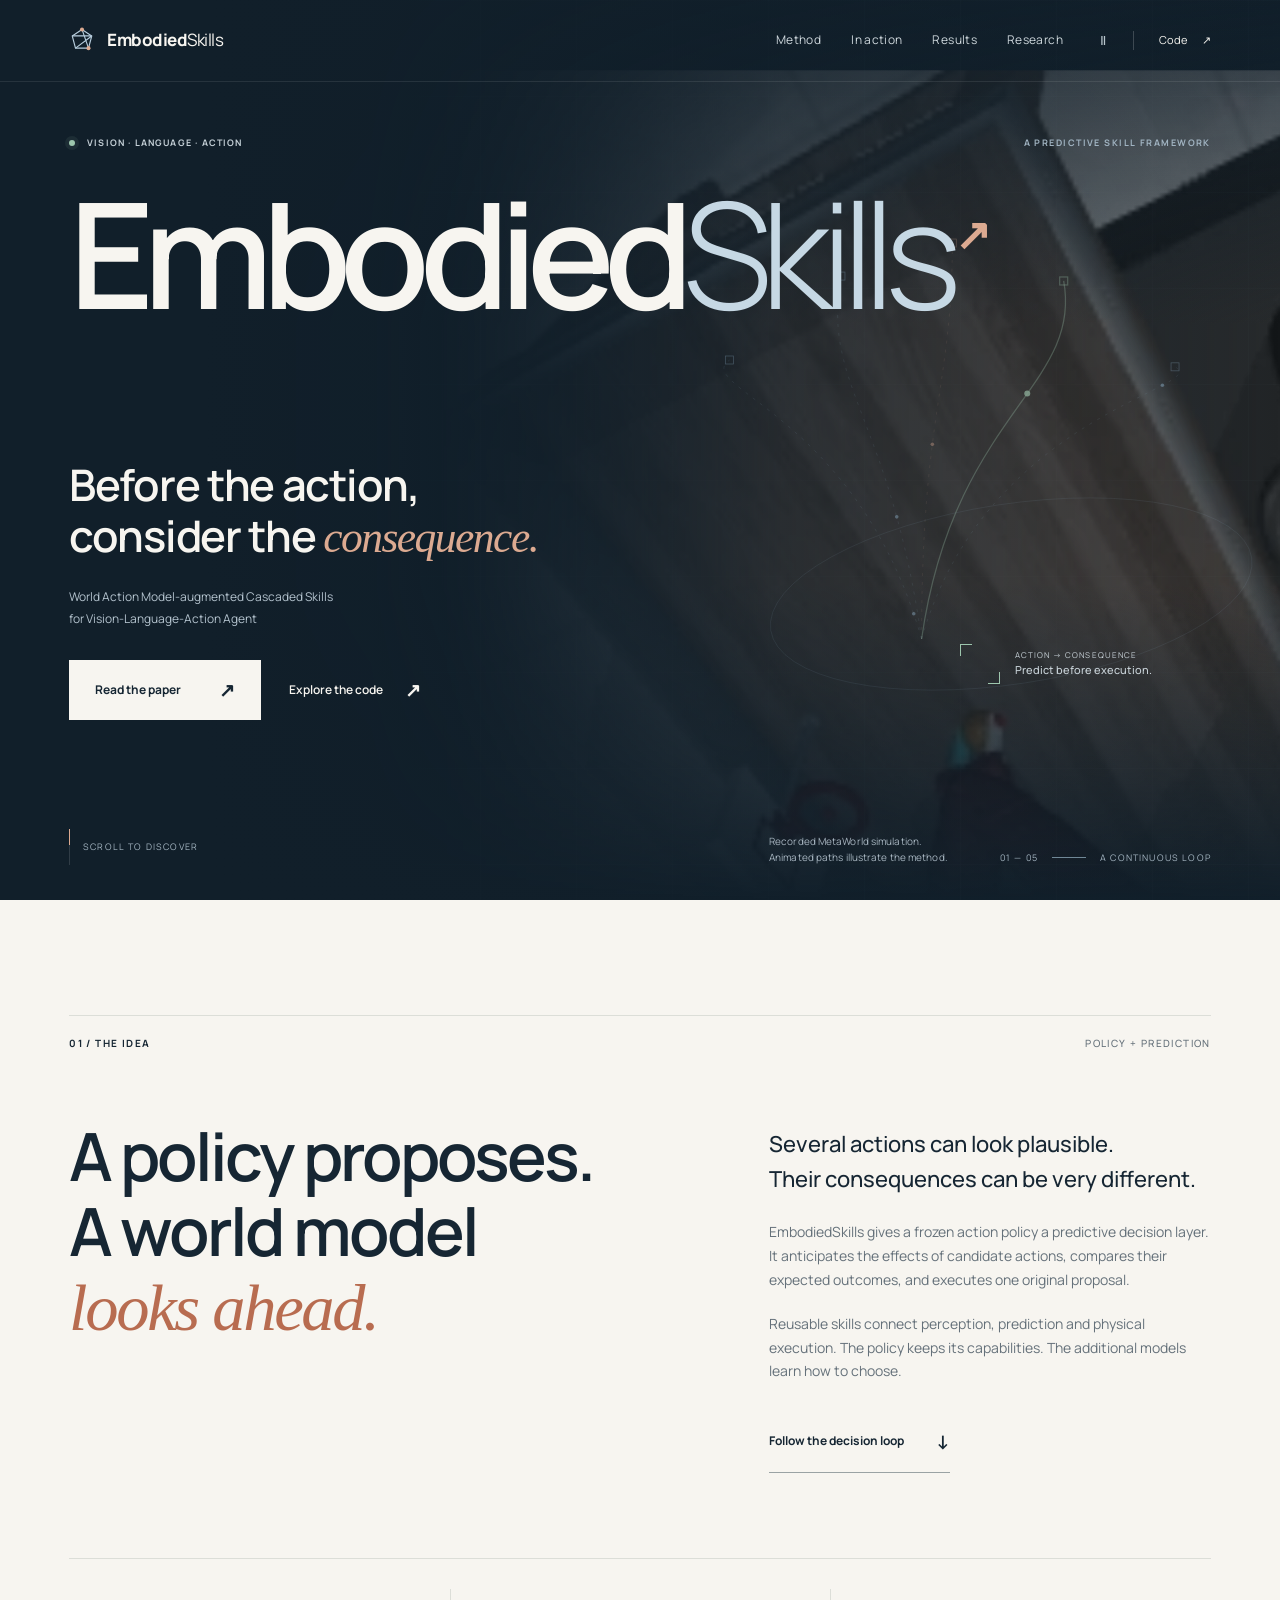
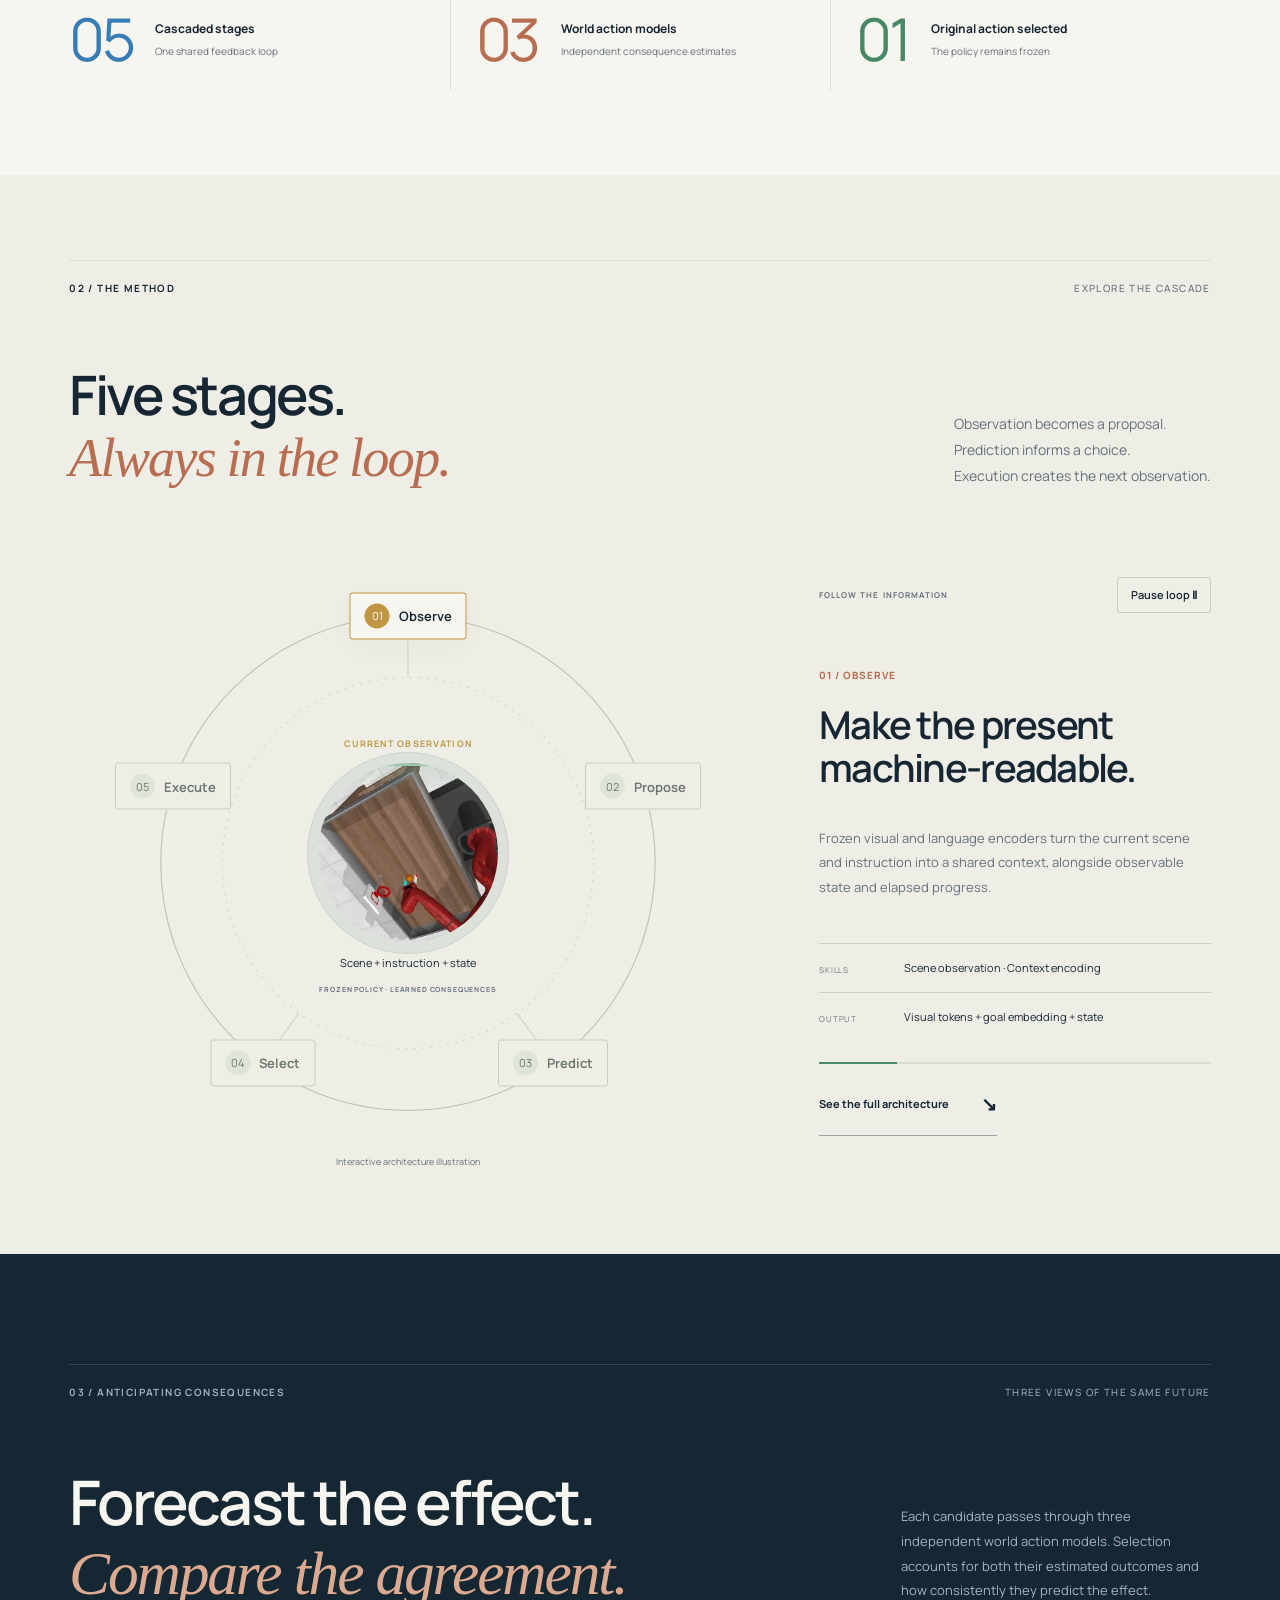
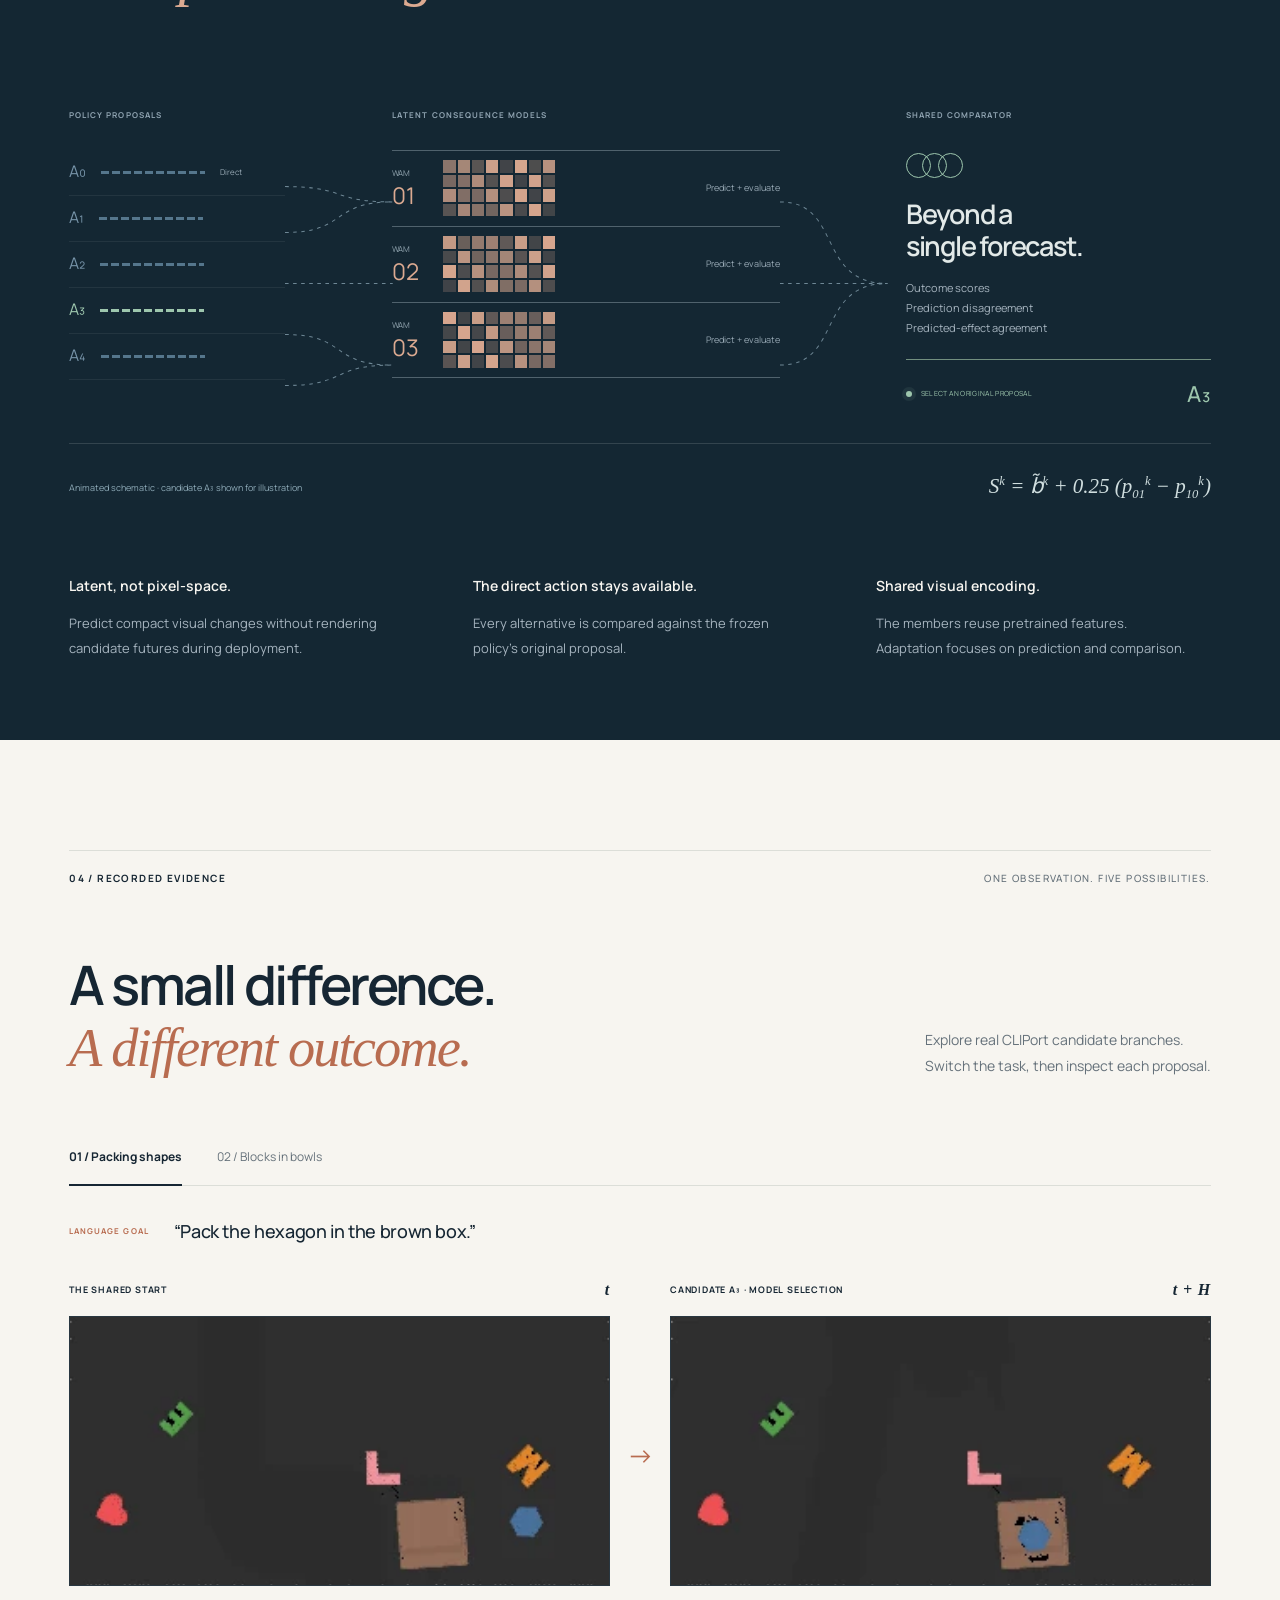
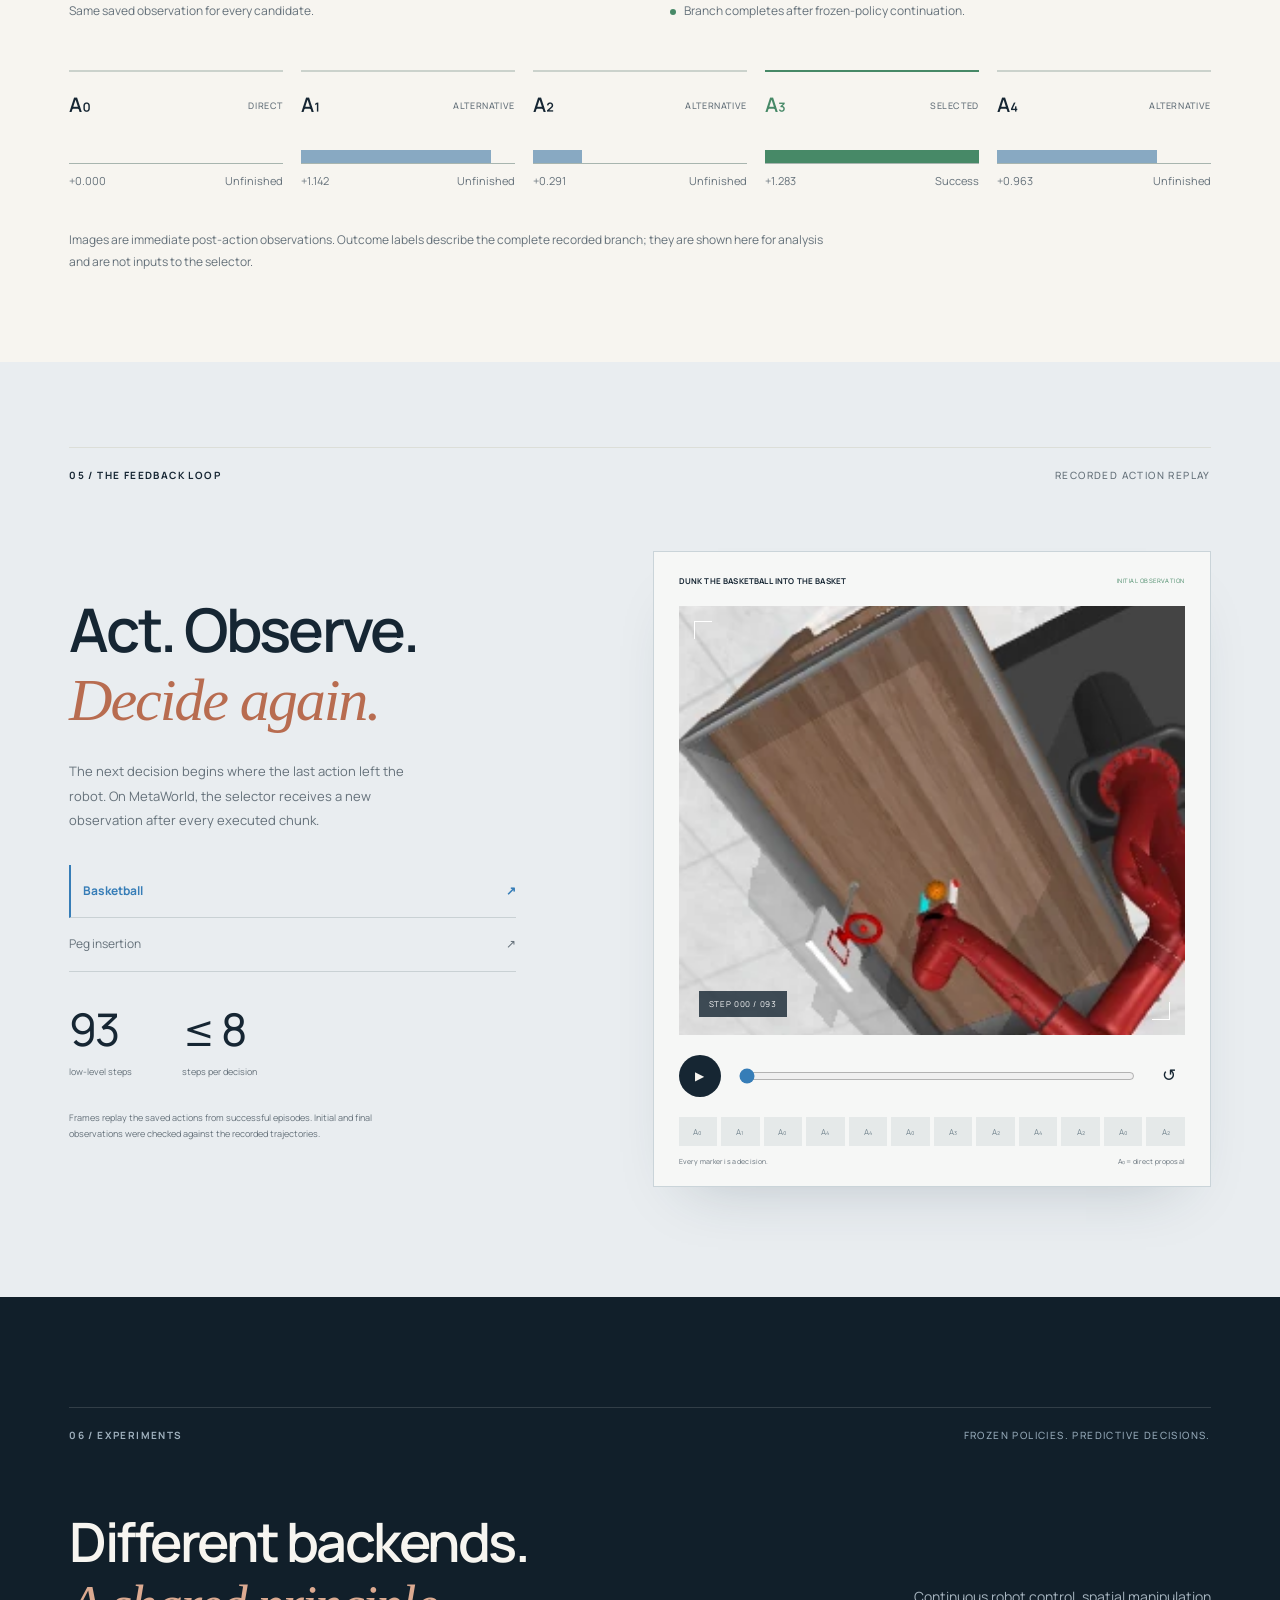
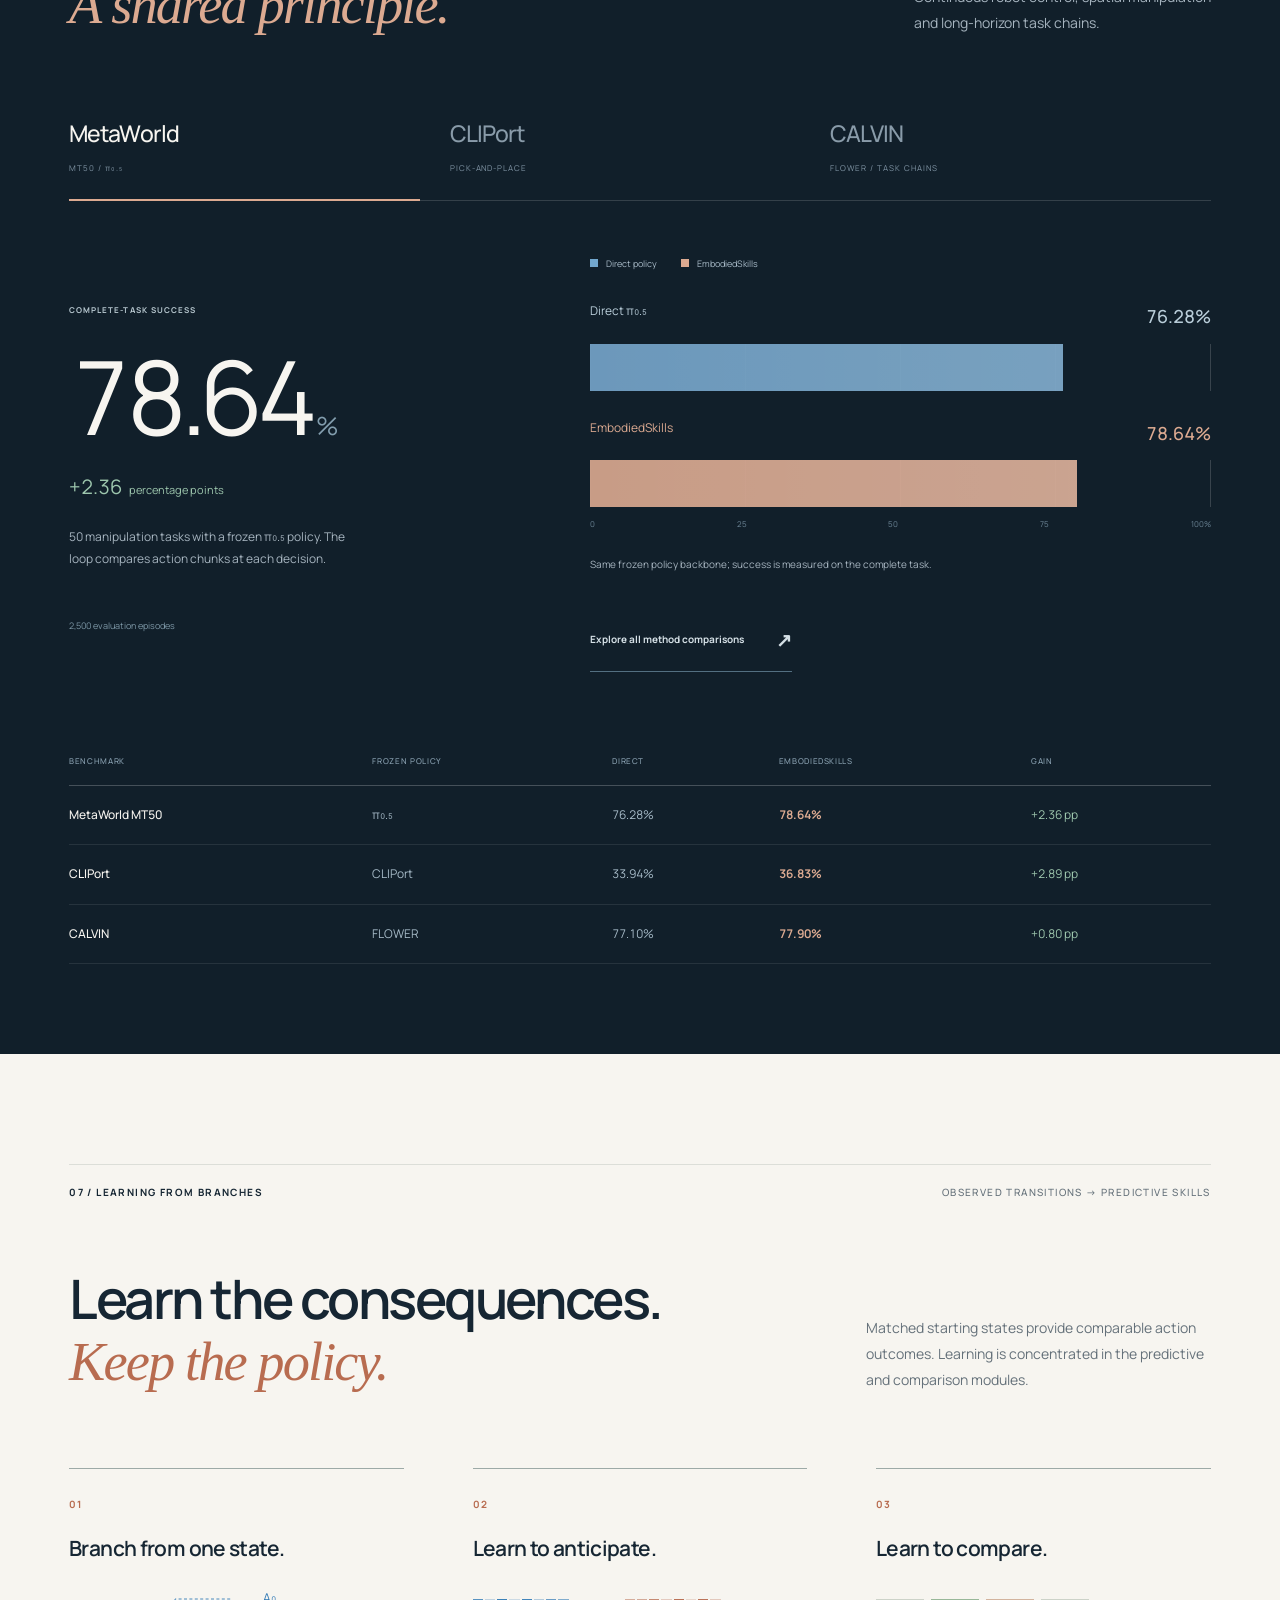
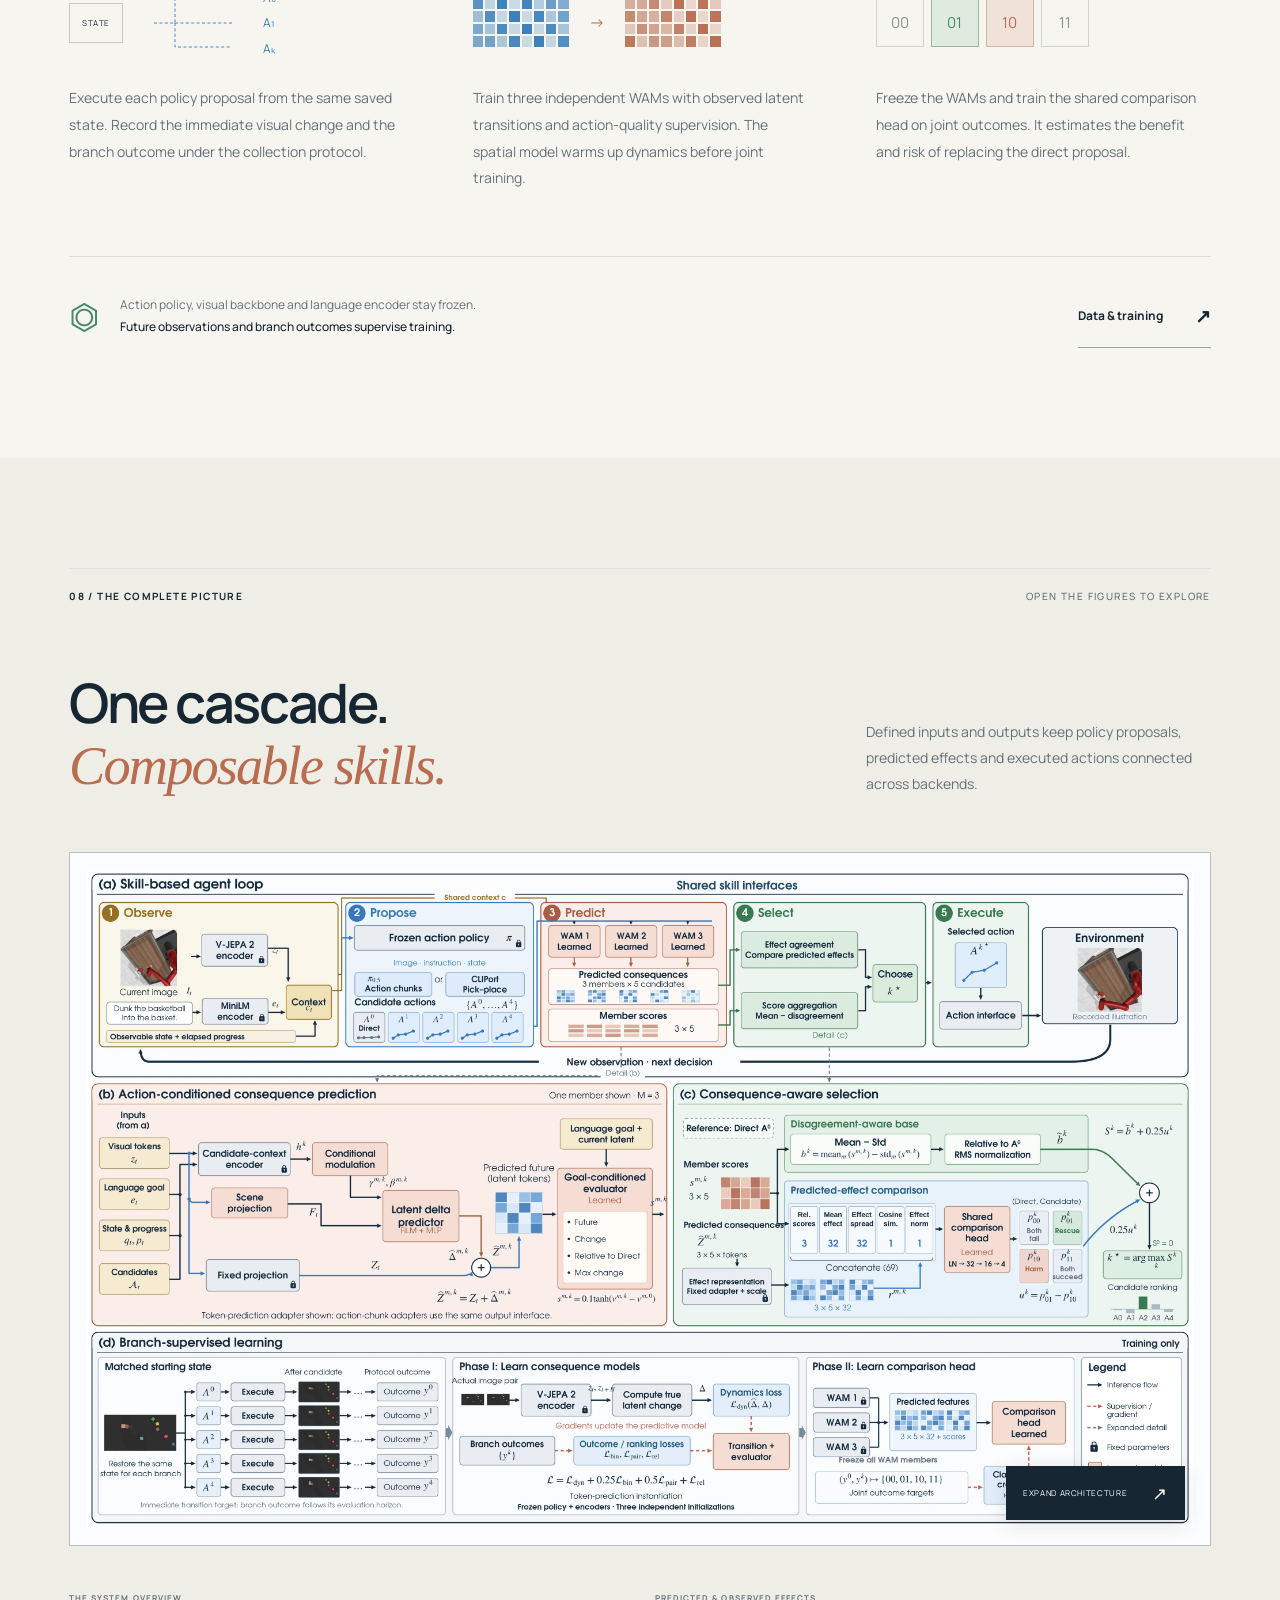
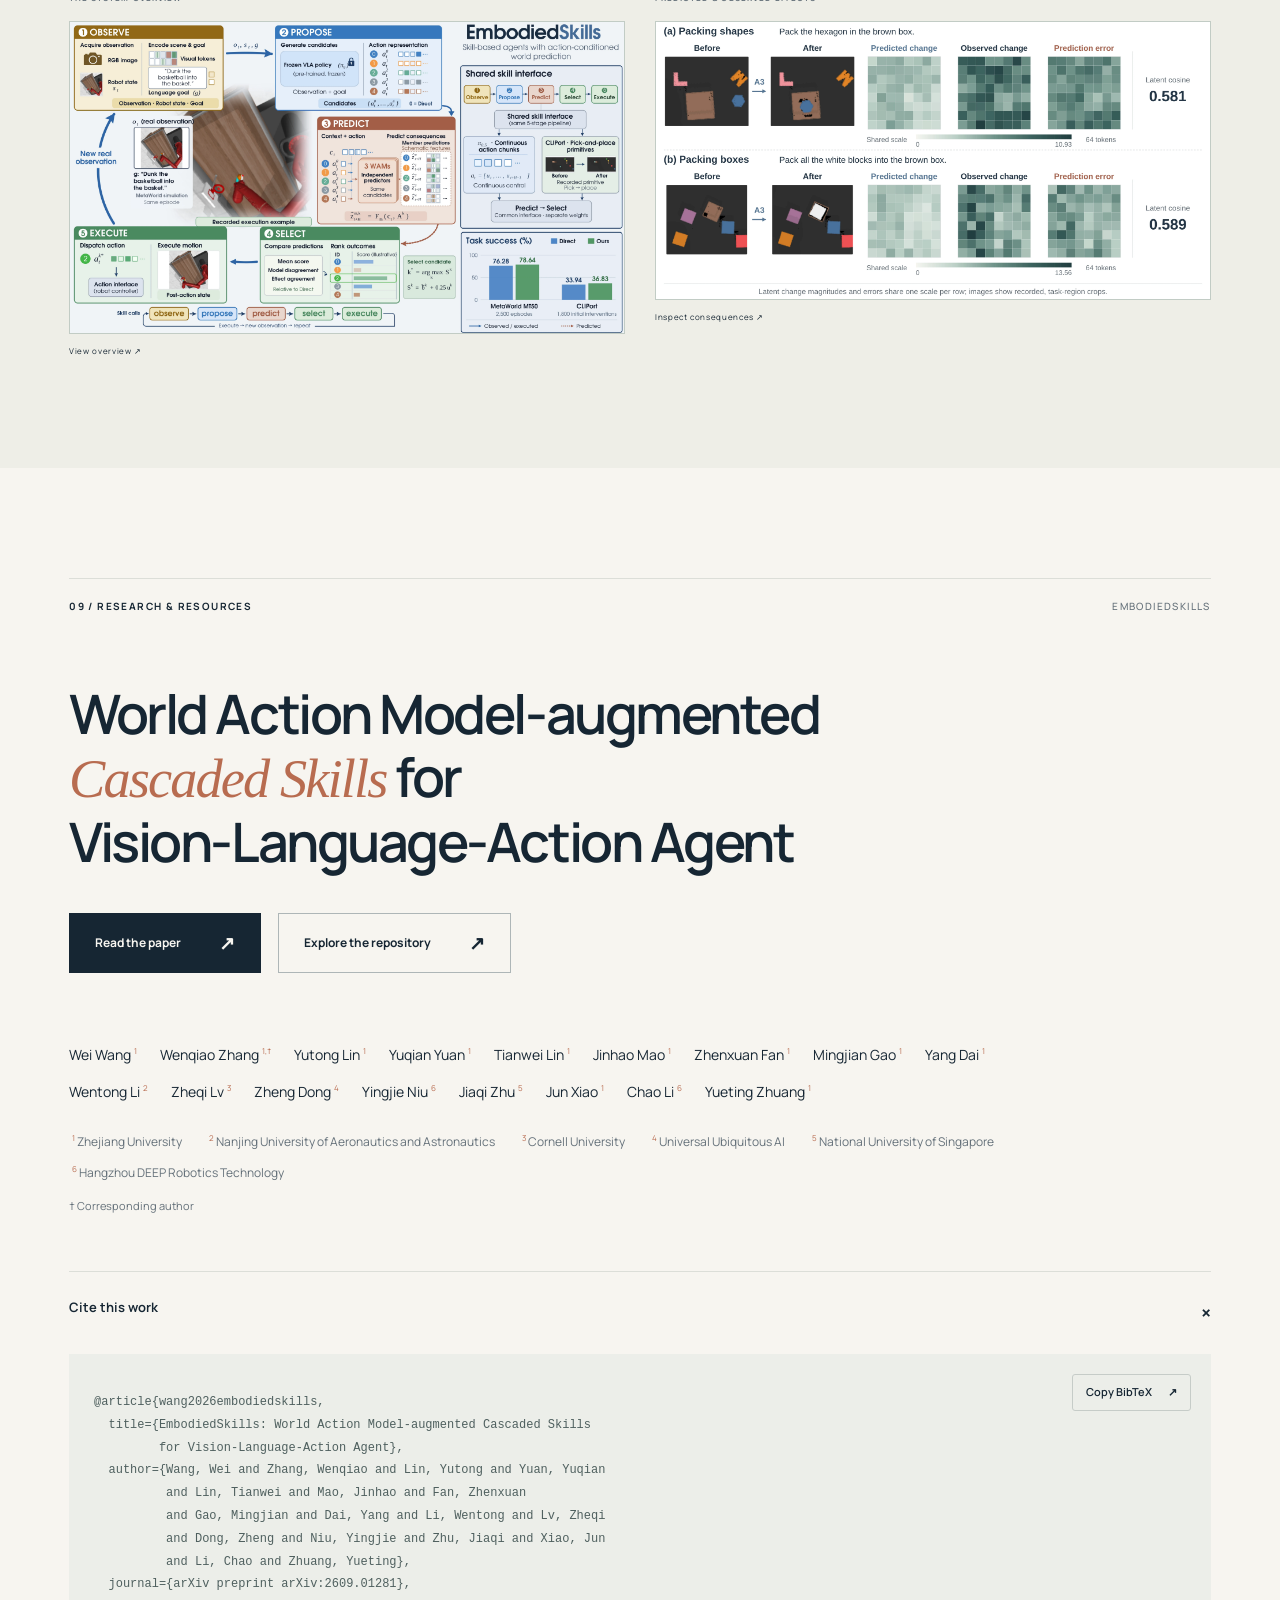
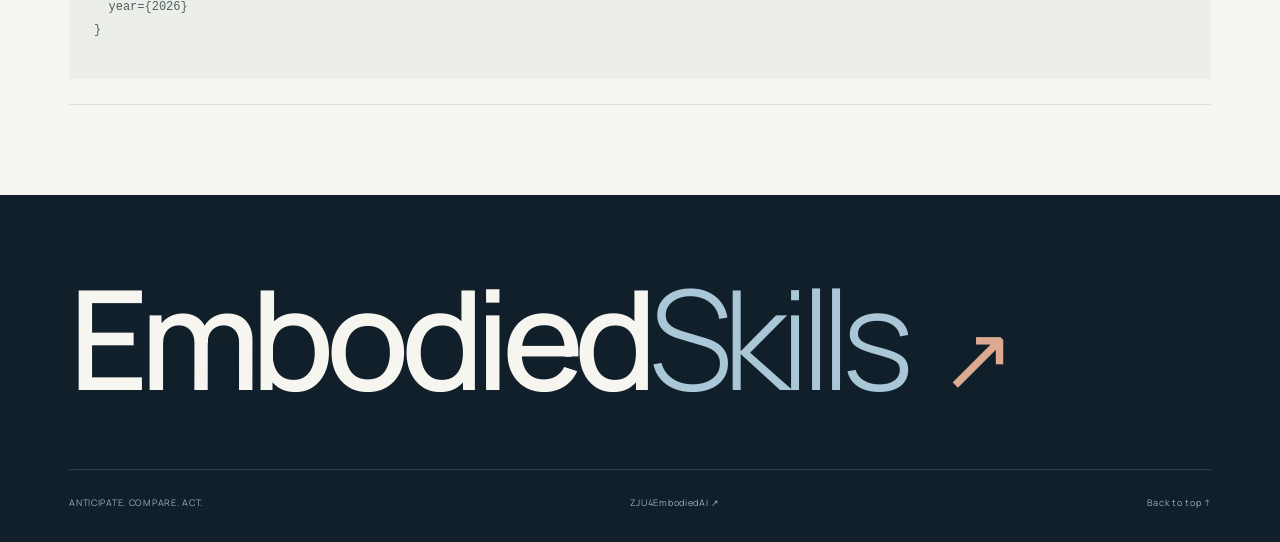
==== commit ec8e56a5: "Use evaluated MetaWorld scenes in paper and website visuals" ====
--- a/index.html
+++ b/index.html
@@ -9,12 +9,12 @@
   <meta property="og:description" content="World Action Model-augmented Cascaded Skills for Vision-Language-Action Agent.">
   <meta property="og:type" content="website">
   <meta property="og:url" content="https://zju4embodiedai.github.io/EmbodiedSkills/">
-  <meta property="og:image" content="https://zju4embodiedai.github.io/EmbodiedSkills/assets/social.jpg">
+  <meta property="og:image" content="https://zju4embodiedai.github.io/EmbodiedSkills/assets/social.jpg?v=20261009">
   <meta name="twitter:card" content="summary_large_image">
   <link rel="canonical" href="https://zju4embodiedai.github.io/EmbodiedSkills/">
   <link rel="icon" type="image/svg+xml" href="assets/mark.svg">
   <link rel="preload" href="assets/fonts/manrope.woff2" as="font" type="font/woff2" crossorigin>
-  <link rel="preload" href="assets/robot-hero.webp" as="image">
+  <link rel="preload" href="assets/metaworld-hero.webp" as="image">
   <link rel="stylesheet" href="style.css">
   <title>EmbodiedSkills — Anticipate. Compare. Act.</title>
   <script>document.documentElement.classList.add('js');</script>
@@ -29,7 +29,7 @@
 </header>
 <main>
 <section class="hero dark" id="top" aria-labelledby="hero-title">
-  <div class="hero-photo" aria-hidden="true"><img src="assets/robot-hero.webp" width="660" height="540" alt="" fetchpriority="high"><div class="hero-photo-shade"></div></div>
+  <div class="hero-photo" aria-hidden="true"><img src="assets/metaworld-hero.webp" width="256" height="256" alt="" fetchpriority="high"><div class="hero-photo-shade"></div></div>
   <canvas id="hero-canvas" aria-hidden="true"></canvas>
   <div class="hero-grid" aria-hidden="true"></div>
   <div class="hero-content">
@@ -37,7 +37,7 @@
     <h1 id="hero-title" class="hero-enter">Embodied<span>Skills</span><sup>↗</sup></h1>
     <div class="hero-copy hero-enter"><h2>Before the action,<br>consider the <em>consequence.</em></h2><p>World Action Model-augmented Cascaded Skills<br class="desktop-break"> for Vision-Language-Action Agent</p><div class="hero-links"><a class="button button-light" href="https://arxiv.org/abs/2609.01281" target="_blank" rel="noopener">Read the paper <span>↗</span></a><a class="text-link" href="https://github.com/ZJU4EmbodiedAI/EmbodiedSkills" target="_blank" rel="noopener">Explore the code <span>↗</span></a></div></div>
     <div class="hero-annotation" aria-hidden="true"><span class="target-bracket"></span><span>ACTION → CONSEQUENCE<br><b>Predict before execution.</b></span></div>
-    <div class="hero-bottom hero-enter"><a href="#overview" class="scroll-cue"><span class="scroll-line"></span>SCROLL TO DISCOVER</a><p>Recorded robot simulation.<br>Animated paths illustrate the method.</p><span class="hero-index">01 — 05 <i></i> A CONTINUOUS LOOP</span></div>
+    <div class="hero-bottom hero-enter"><a href="#overview" class="scroll-cue"><span class="scroll-line"></span>SCROLL TO DISCOVER</a><p>Recorded MetaWorld simulation.<br>Animated paths illustrate the method.</p><span class="hero-index">01 — 05 <i></i> A CONTINUOUS LOOP</span></div>
   </div>
 </section>
 
@@ -58,7 +58,7 @@
         <circle cx="325" cy="306" r="178" class="inner-orbit"/>
         <path class="spoke" d="M325.000 128.000L325.000 93.000 M494.288 250.995L527.575 240.179 M429.626 450.005L450.198 478.321 M220.374 450.005L199.802 478.321 M155.712 250.995L122.425 240.179"/>
       </svg>
-      <div class="loop-core"><span class="micro" id="loop-core-label">CURRENT OBSERVATION</span><div class="loop-image"><img id="loop-image" src="assets/robot-before.webp" width="256" height="256" alt="Recorded robot observation illustrating the observe stage"><div class="latent-grid" aria-hidden="true"></div><div class="scan-line" aria-hidden="true"></div></div><p id="loop-core-caption">Scene + instruction + state</p><span class="core-bottom">FROZEN POLICY · LEARNED CONSEQUENCES</span></div>
+      <div class="loop-core"><span class="micro" id="loop-core-label">CURRENT OBSERVATION</span><div class="loop-image"><img id="loop-image" src="assets/metaworld-before.webp" width="256" height="256" alt="Recorded MetaWorld basketball observation illustrating the observe stage"><div class="latent-grid" aria-hidden="true"></div><div class="scan-line" aria-hidden="true"></div></div><p id="loop-core-caption">Scene + instruction + state</p><span class="core-bottom">FROZEN POLICY · LEARNED CONSEQUENCES</span></div>
       <div class="stage-tabs" role="tablist" aria-label="Stages of the decision loop">
         <button class="stage-node active" id="stage-0" role="tab" aria-selected="true" aria-controls="stage-description" data-stage="0"><span>01</span><b>Observe</b></button>
         <button class="stage-node" id="stage-1" role="tab" aria-selected="false" aria-controls="stage-description" tabindex="-1" data-stage="1"><span>02</span><b>Propose</b></button>
@@ -120,8 +120,8 @@
 <section class="architecture section-pad" id="architecture">
   <div class="section-label reveal"><span>08 / THE COMPLETE PICTURE</span><span>OPEN THE FIGURES TO EXPLORE</span></div>
   <div class="section-heading reveal"><h2>One cascade.<br><em>Composable skills.</em></h2><p>Defined inputs and outputs keep policy proposals, predicted effects and executed actions connected across backends.</p></div>
-  <button class="figure-button architecture-figure reveal" data-figure="assets/architecture.webp" data-caption="EmbodiedSkills architecture: the five-stage loop, action-conditioned latent prediction, consequence agreement and branch-supervised learning."><img src="assets/architecture.webp" width="2048" height="1219" alt="Detailed EmbodiedSkills architecture from the paper" loading="lazy"><span class="figure-open">EXPAND ARCHITECTURE <span>↗</span></span></button>
-  <div class="figure-pair"><button class="figure-button reveal" data-figure="assets/teaser.webp" data-caption="EmbodiedSkills overview. Robot imagery illustrates recorded execution; candidate paths and latent displays are schematic."><span class="micro">THE SYSTEM OVERVIEW</span><img src="assets/teaser.webp" width="3840" height="2160" alt="EmbodiedSkills paper teaser" loading="lazy"><span class="figure-open">View overview ↗</span></button><button class="figure-button reveal" data-figure="assets/consequences.webp" data-caption="Predicted and observed latent changes in held-out CLIPort transitions, with spatial error visualizations."><span class="micro">PREDICTED & OBSERVED EFFECTS</span><img src="assets/consequences.webp" alt="Predicted latent changes compared with observed changes" loading="lazy"><span class="figure-open">Inspect consequences ↗</span></button></div>
+  <button class="figure-button architecture-figure reveal" data-figure="assets/architecture.webp?v=20261009" data-caption="EmbodiedSkills architecture: the five-stage loop, action-conditioned latent prediction, consequence agreement and branch-supervised learning."><img src="assets/architecture.webp?v=20261009" width="2048" height="1219" alt="Detailed EmbodiedSkills architecture from the paper" loading="lazy"><span class="figure-open">EXPAND ARCHITECTURE <span>↗</span></span></button>
+  <div class="figure-pair"><button class="figure-button reveal" data-figure="assets/teaser.webp?v=20261009" data-caption="EmbodiedSkills overview. Robot imagery shows a recorded MetaWorld basketball episode; candidate paths and latent displays are schematic."><span class="micro">THE SYSTEM OVERVIEW</span><img src="assets/teaser.webp?v=20261009" width="3840" height="2160" alt="EmbodiedSkills paper teaser" loading="lazy"><span class="figure-open">View overview ↗</span></button><button class="figure-button reveal" data-figure="assets/consequences.webp" data-caption="Predicted and observed latent changes in held-out CLIPort transitions, with spatial error visualizations."><span class="micro">PREDICTED & OBSERVED EFFECTS</span><img src="assets/consequences.webp" alt="Predicted latent changes compared with observed changes" loading="lazy"><span class="figure-open">Inspect consequences ↗</span></button></div>
 </section>
 
 <section class="research section-pad" id="research">
@@ -146,6 +146,6 @@
 <dialog id="figure-dialog" aria-labelledby="figure-caption"><div class="dialog-toolbar"><span>EMBODIEDSKILLS / RESEARCH FIGURE</span><button id="close-figure" class="small-button">Close <span>×</span></button></div><div class="dialog-image-wrap"><img id="dialog-image" alt=""></div><p id="figure-caption"></p></dialog>
 <div class="toast" role="status" aria-live="polite"></div>
 <noscript><p class="noscript-note">Interactive figures and replay controls require JavaScript. The paper, architecture, results table and resources are available below.</p></noscript>
-<script type="module" src="app.js"></script>
+<script type="module" src="app.js?v=20261009"></script>
 </body>
 </html>
